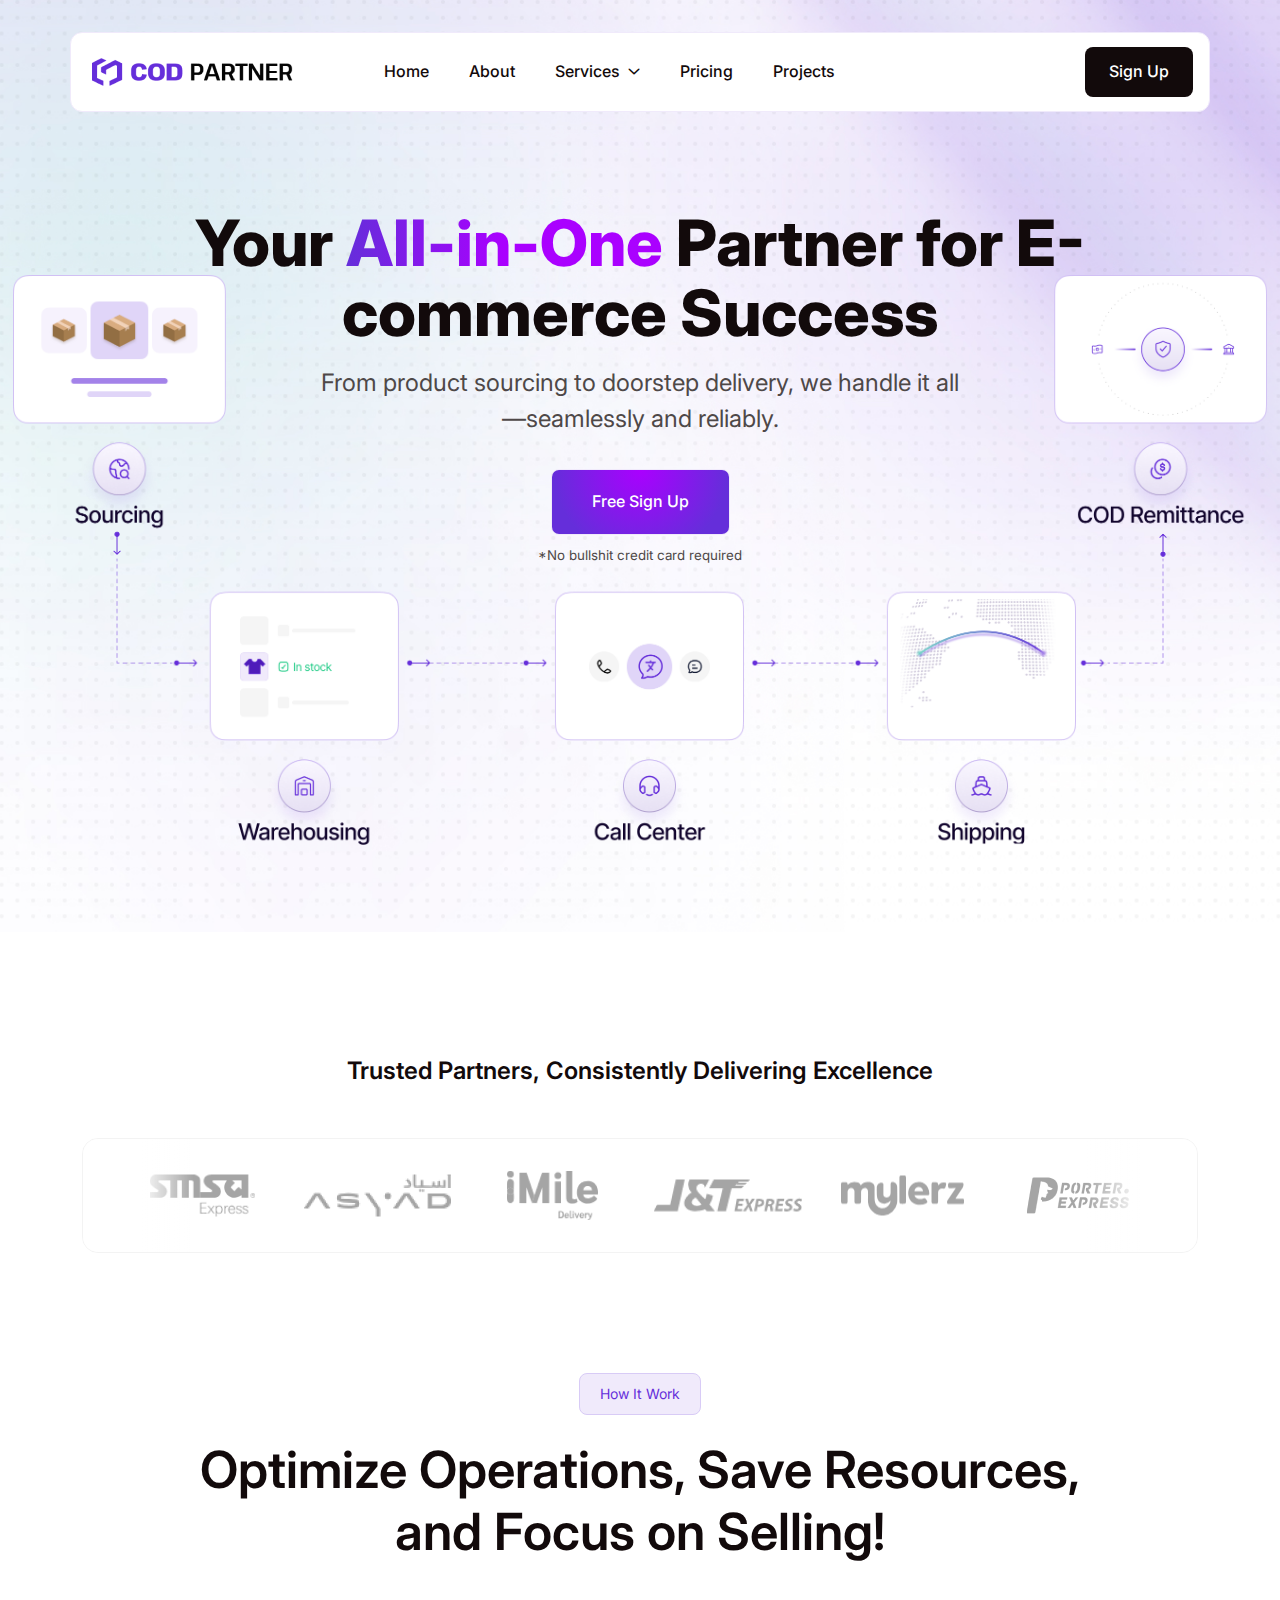
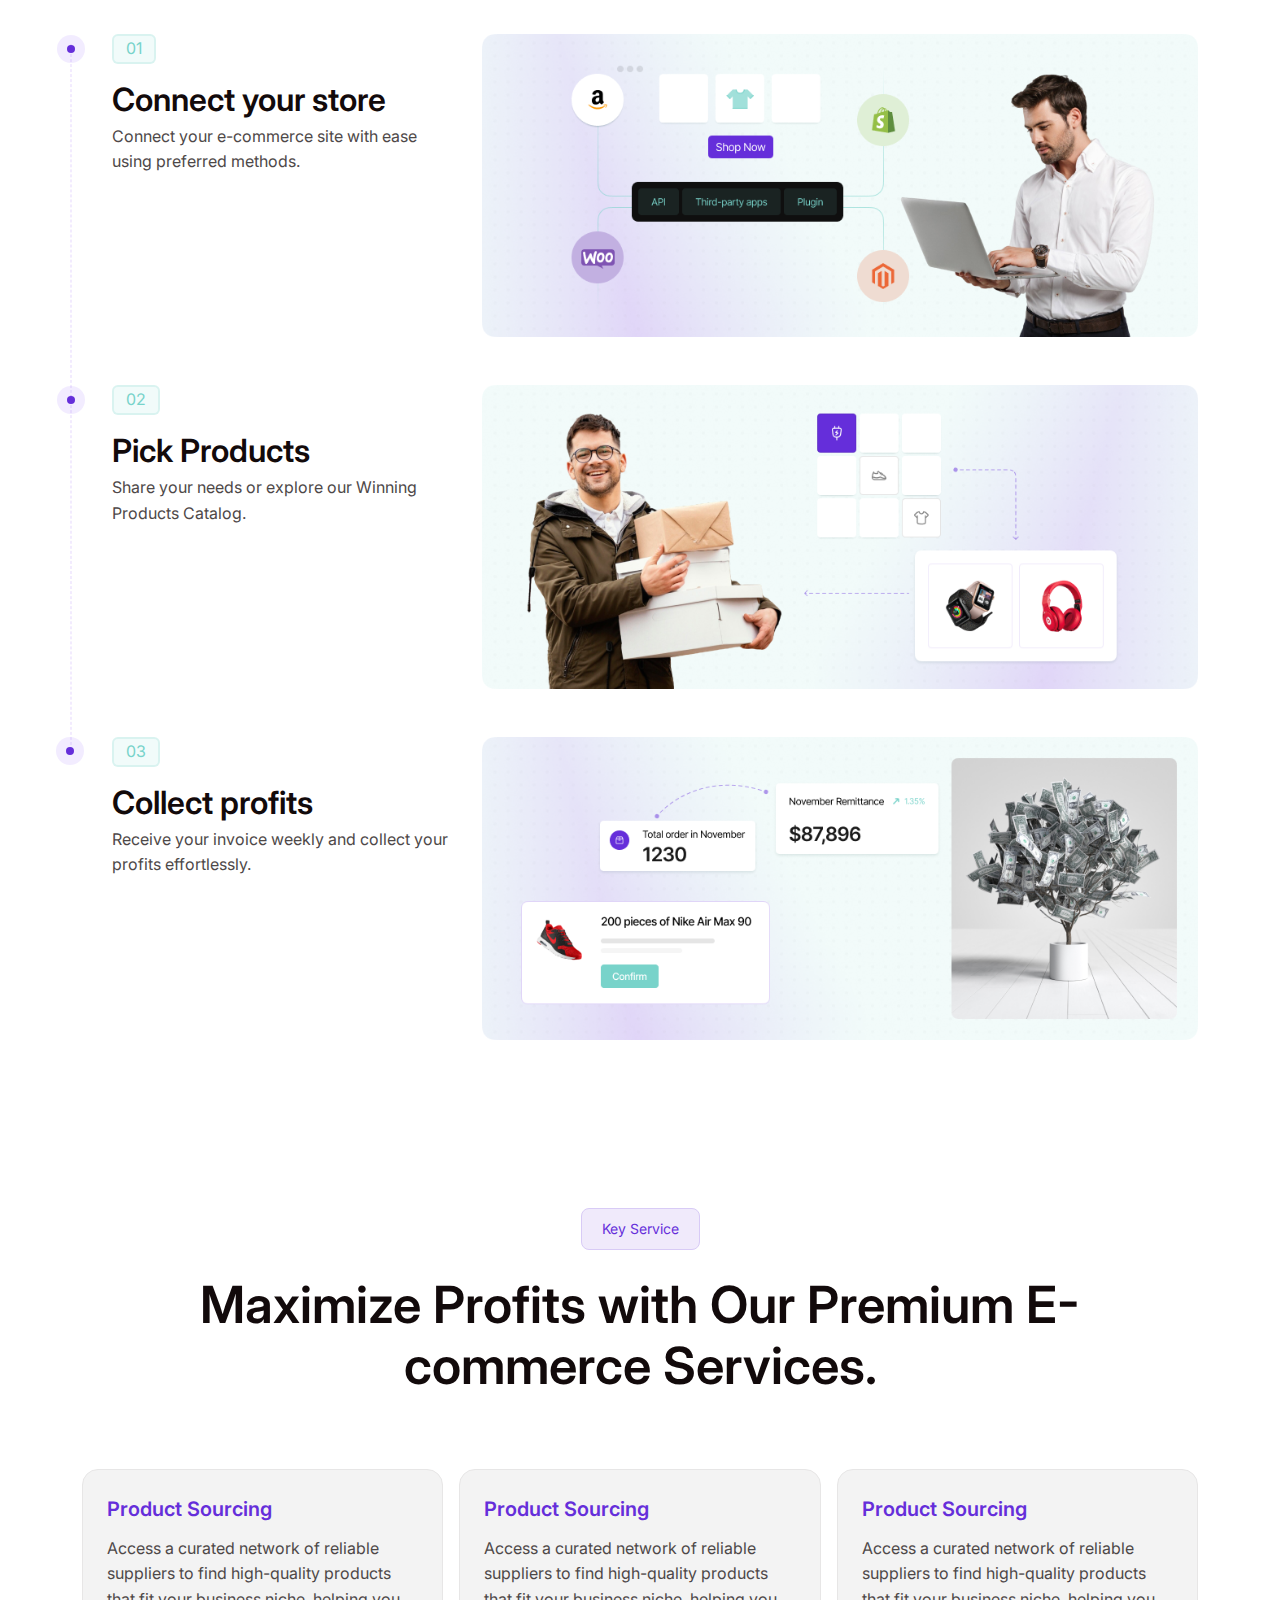
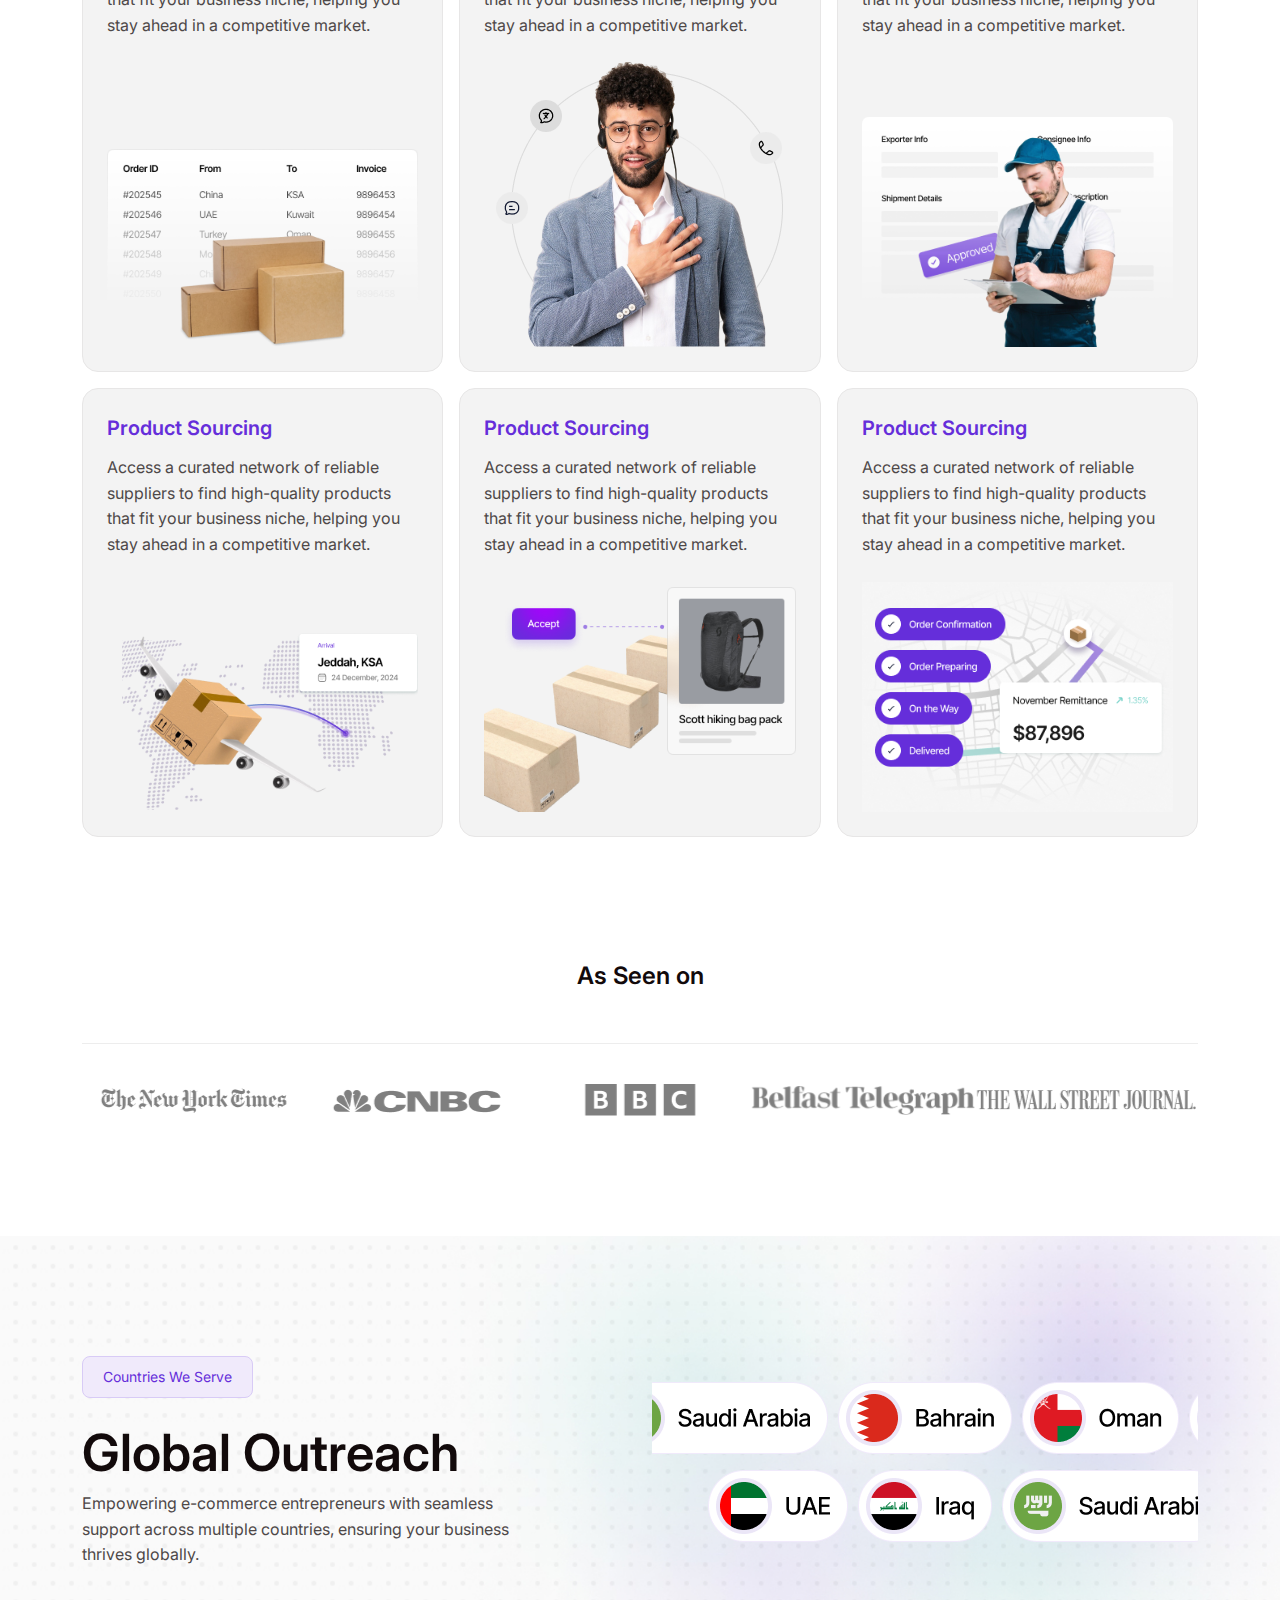
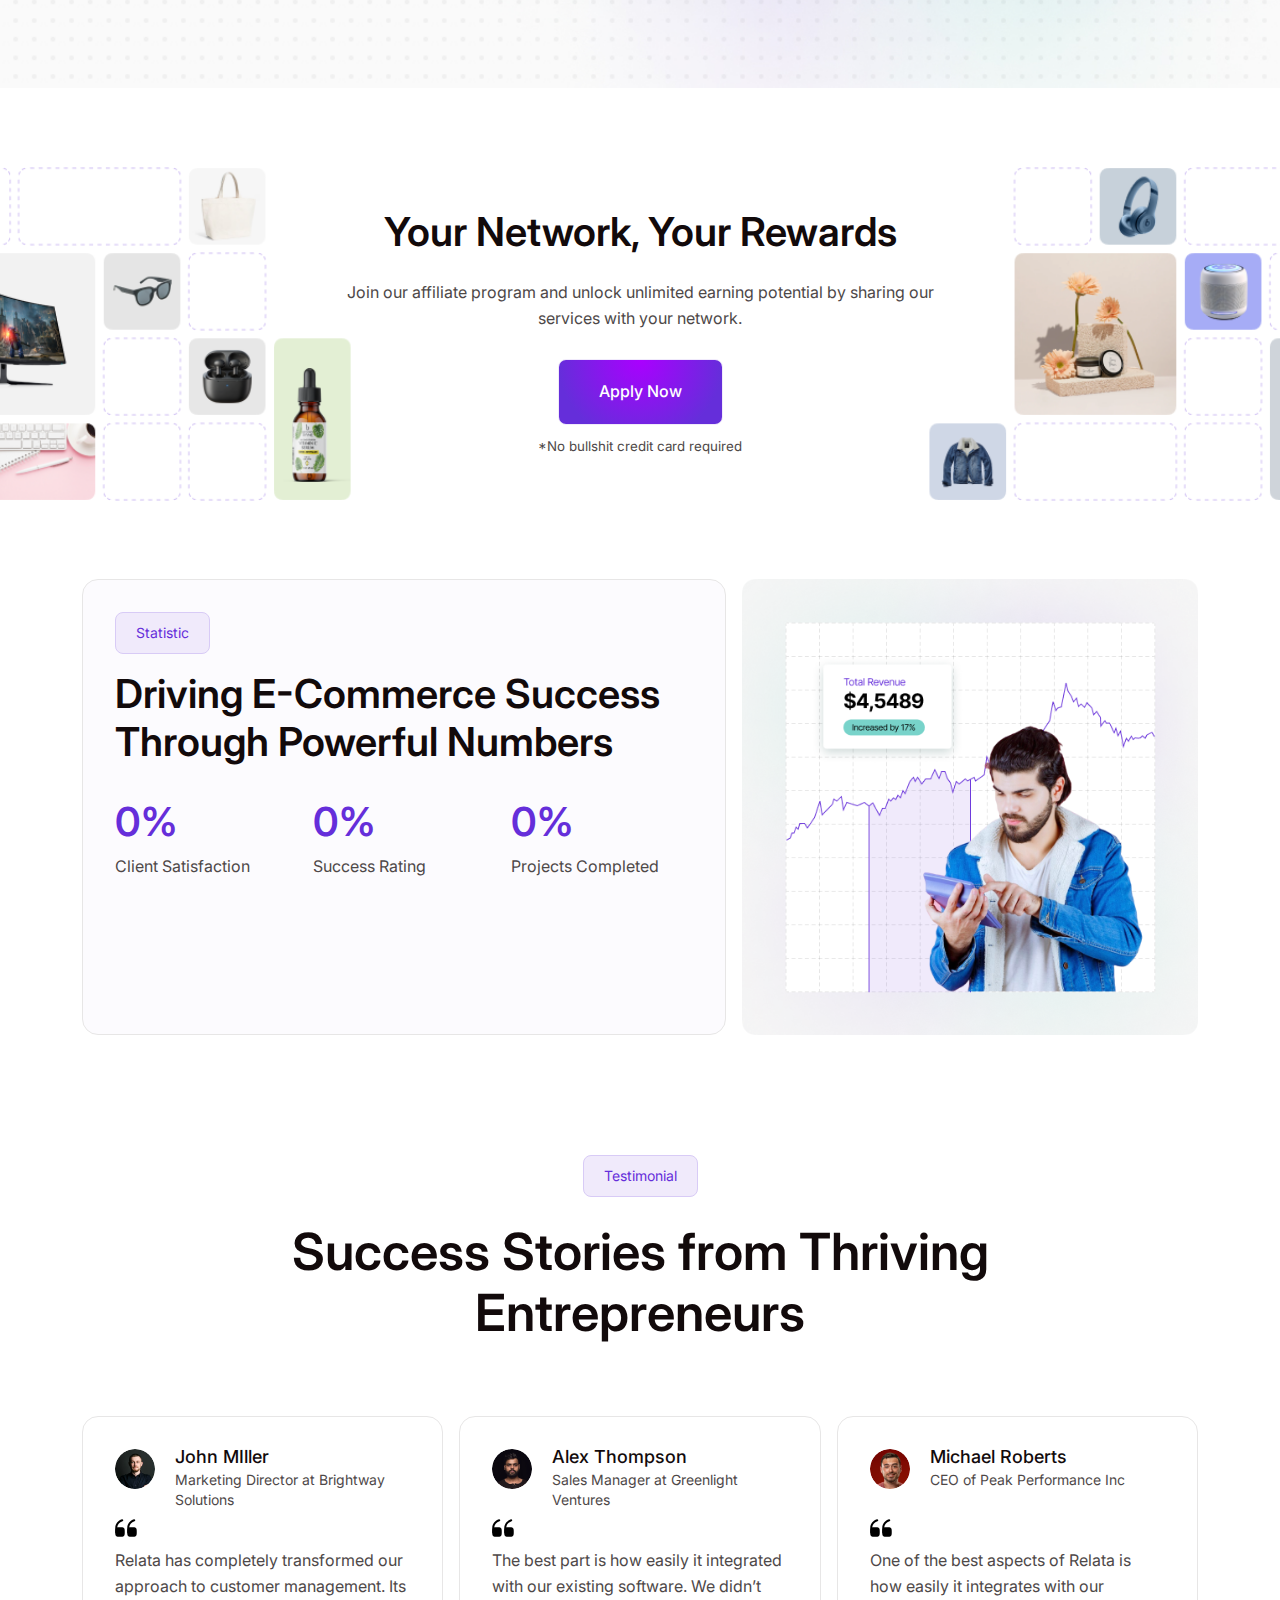
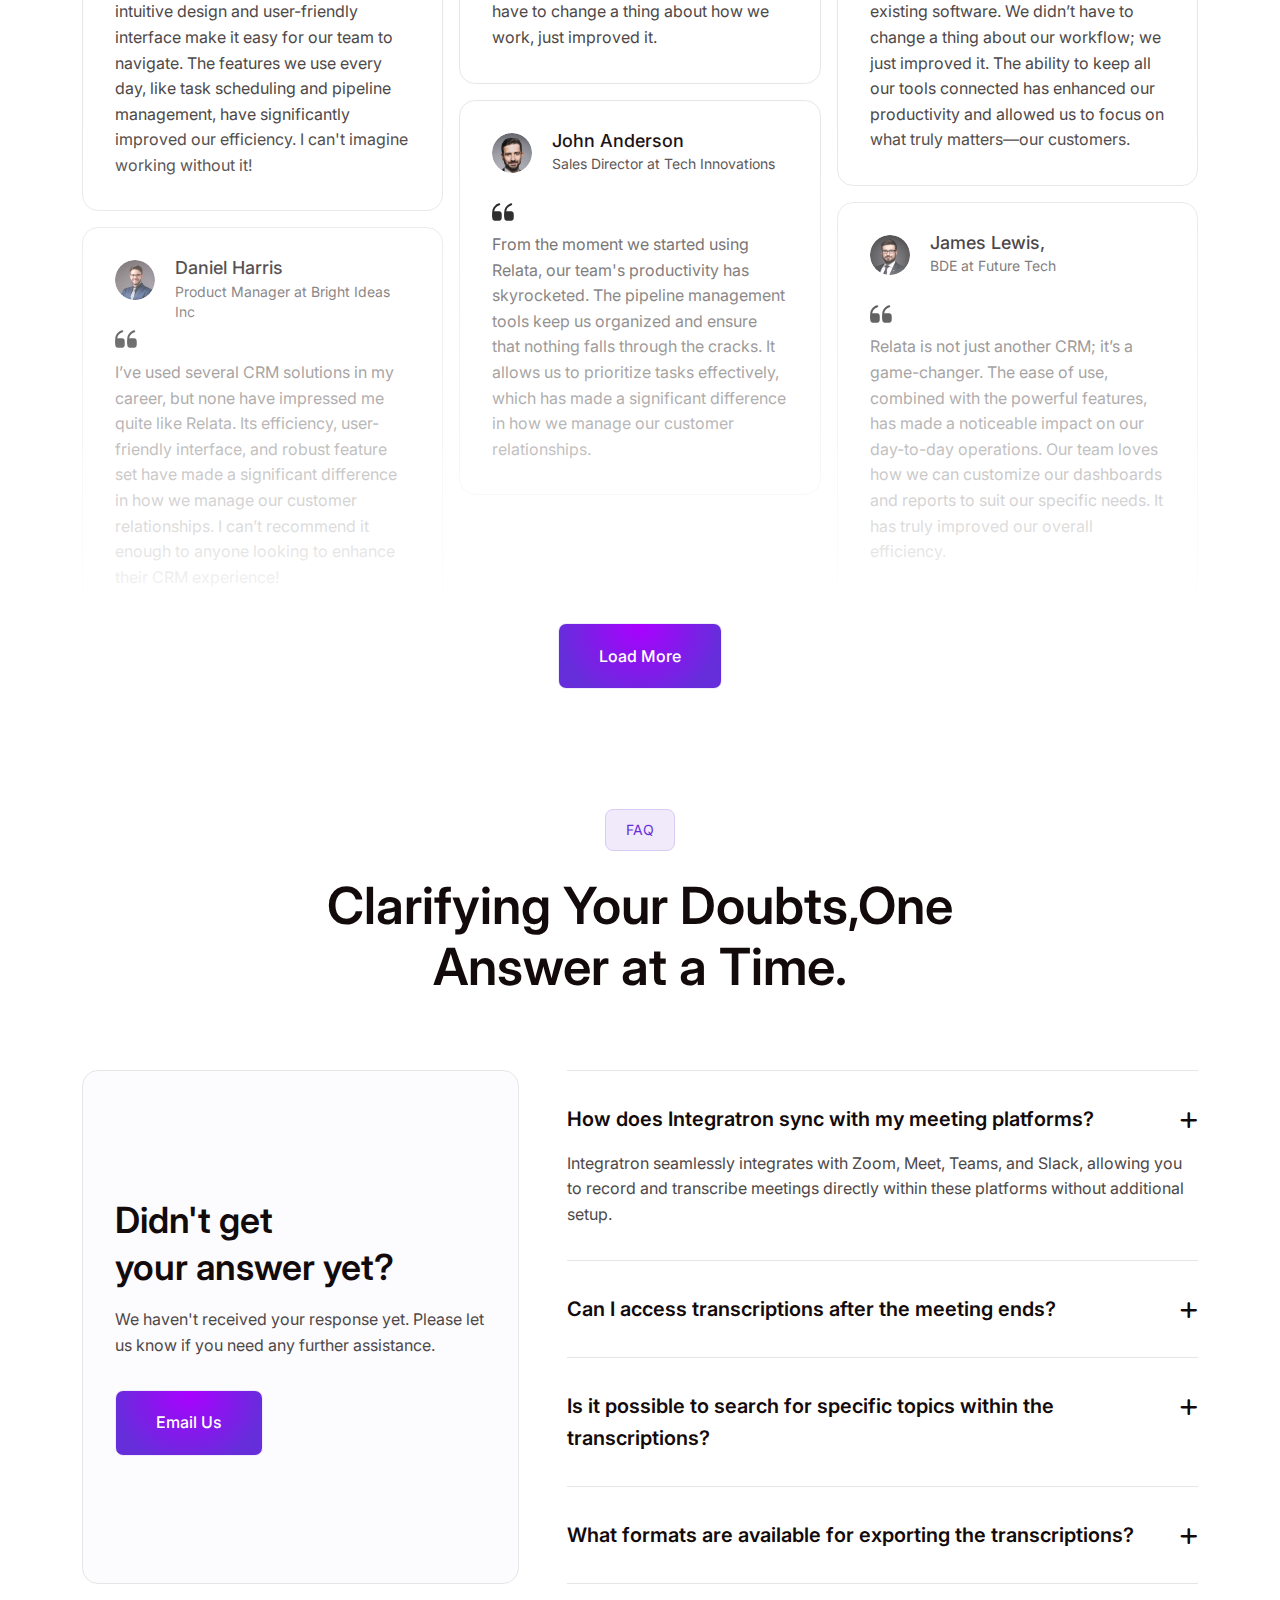
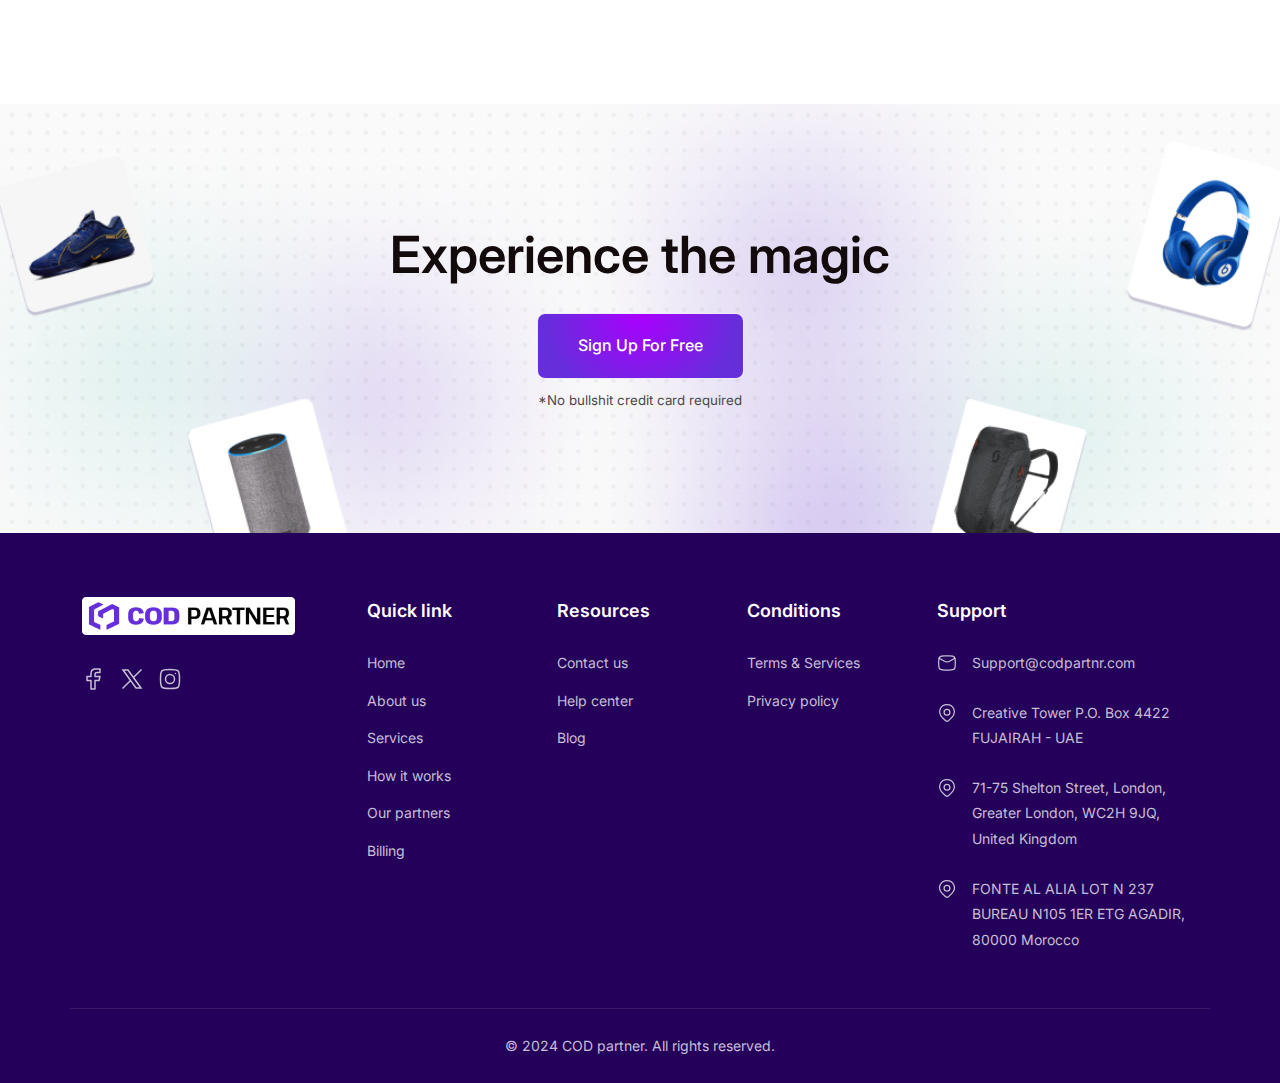
==== index.html @ 766c65ab "Update responsive" ====
<!DOCTYPE html>
<html lang="en">

<head>
    <!-- Metadata and basic document setup -->
    <meta charset="UTF-8"> <!-- Character encoding for the document -->
    <meta name="viewport" content="width=device-width, initial-scale=1.0"> <!-- Makes the website responsive -->
    <meta http-equiv="X-UA-Compatible" content="ie=edge"> <!-- Ensures compatibility with older versions of IE -->
    <title>Cod-Partner | Your All-in-One Partner for E-commerce Success</title> <!-- Title of the document -->

    <!-- Favicon -->
    <link rel="icon" type="image/x-icon" href="./assets/images/favicon.ico"> <!-- Shortcut icon -->

    <!-- CSS files -->
    <link rel="stylesheet" href="./assets/css/main.css">
    <link rel="stylesheet" href="./assets/css/mobile-menu.css">
    <link rel="stylesheet" href="./assets/css/responsive.css">
</head>

<body>

    <div class="page__wrapper">
        <!-- Navbar--area -->
        <div class="navbar__area">
            <div class="container p-0"> <!-- Container for page alignment -->
                <div class="navbar__row">

                    <div class="row align-items-center g-0"> <!-- Row for layout -->

                        <!-- Logo column -->
                        <div class="col-6 col-xl-3">
                            <a href="index.html" class="nav__logo">
                                <img src="./assets/images/logo-dark.png" alt="Floxse">
                            </a>
                        </div>

                        <!-- Button column -->
                        <div class="col-6 col-xl-3 order-xl-1 text-end">
                            <a href="/" class="button">
                                Sign Up
                            </a>
                            <button class="toggle__button ms-2 d-xl-none" type="button"><i
                                    class="fa-solid fa-bars-staggered"></i></button>
                        </div>

                        <!-- Navigation menu column -->
                        <nav class="col-12 col-xl-6 nav__menu">
                            <ul class="nav__list"> <!-- Navigation links -->
                                <li><a href="index.html">Home</a></li>
                                <li><a href="about-us.html">About</a></li>
                                <li class="mega__item"><a href="#">Services <span class="arrow"><i class="fa-regular fa-angle-down"></i></span></a>
                                    <button class="toggle"><i class="fa-regular fa-plus"></i></button>
                                    <ul class="mega__menu">
                                        <li>
                                            <a href="./product-sourcing.html">
                                                <div class="icon"><svg xmlns="http://www.w3.org/2000/svg" viewBox="0 0 24 24" fill="none" class="injected-svg" data-src="https://cdn.hugeicons.com/icons/delivery-box-01-stroke-rounded.svg" xmlns:xlink="http://www.w3.org/1999/xlink" role="img" color="currentColor"> <path d="M2 13.4286V8H22V13.4286C22 17.4692 22 19.4895 20.6983 20.7447C19.3965 22 17.3014 22 13.1111 22H10.8889C6.69863 22 4.6035 22 3.30175 20.7447C2 19.4895 2 17.4692 2 13.4286Z" stroke="currentColor" stroke-width="1.5" stroke-linecap="round" stroke-linejoin="round"></path> <path d="M2 8L2.96154 5.69231C3.70726 3.90257 4.08013 3.0077 4.8359 2.50385C5.59167 2 6.56112 2 8.5 2H15.5C17.4389 2 18.4083 2 19.1641 2.50385C19.9199 3.0077 20.2927 3.90257 21.0385 5.69231L22 8" stroke="currentColor" stroke-width="1.5" stroke-linecap="round"></path> <path d="M12 8V2" stroke="currentColor" stroke-width="1.5" stroke-linecap="round"></path> <path d="M10 12H14" stroke="currentColor" stroke-width="1.5" stroke-linecap="round"></path> </svg></div>
                                                <div class="content">
                                                    <span class="title">Product Sourcing</span>
                                                    <span class="label">Find Products That Fit Your Business</span>
                                                </div>
                                            </a>
                                        </li>
                                        <li>
                                            <a href="./product-call-center.html">
                                                <div class="icon"><svg viewBox="0 0 22 20" fill="none" xmlns="http://www.w3.org/2000/svg"> <path d="M16 8.80445C16 8.45883 16 8.28603 16.052 8.13197C16.2032 7.68444 16.6018 7.51076 17.0011 7.32888C17.45 7.12442 17.6744 7.02219 17.8968 7.0042C18.1493 6.98378 18.4022 7.03818 18.618 7.15929C18.9041 7.31984 19.1036 7.62493 19.3079 7.87302C20.2513 9.01885 20.7229 9.59176 20.8955 10.2236C21.0348 10.7334 21.0348 11.2666 20.8955 11.7764C20.6438 12.6979 19.8485 13.4704 19.2598 14.1854C18.9587 14.5511 18.8081 14.734 18.618 14.8407C18.4022 14.9618 18.1493 15.0162 17.8968 14.9958C17.6744 14.9778 17.45 14.8756 17.0011 14.6711C16.6018 14.4892 16.2032 14.3156 16.052 13.868C16 13.714 16 13.5412 16 13.1955V8.80445Z" stroke="currentColor" stroke-width="1.5"/> <path d="M6 8.80462C6 8.36937 5.98778 7.97821 5.63591 7.6722C5.50793 7.5609 5.33825 7.48361 4.99891 7.32905C4.55001 7.12458 4.32556 7.02235 4.10316 7.00436C3.43591 6.9504 3.07692 7.40581 2.69213 7.87318C1.74875 9.01901 1.27706 9.59193 1.10446 10.2237C0.965178 10.7336 0.965178 11.2668 1.10446 11.7766C1.3562 12.6981 2.15152 13.4705 2.74021 14.1856C3.11129 14.6363 3.46577 15.0475 4.10316 14.996C4.32556 14.978 4.55001 14.8757 4.99891 14.6713C5.33825 14.5167 5.50793 14.4394 5.63591 14.3281C5.98778 14.0221 6 13.631 6 13.1957V8.80462Z" stroke="currentColor" stroke-width="1.5"/> <path d="M4 7C4 3.68629 7.13401 1 11 1C14.866 1 18 3.68629 18 7" stroke="currentColor" stroke-width="1.5" stroke-linecap="square" stroke-linejoin="round"/> <path d="M18 15V15.8C18 17.5673 16.2091 19 14 19H12" stroke="currentColor" stroke-width="1.5" stroke-linecap="round" stroke-linejoin="round"/> </svg></div>
                                                <div class="content">
                                                    <span class="title">Call Center</span>
                                                    <span class="label">24/7 Support for Your Customers</span>
                                                </div>
                                            </a>
                                        </li>
                                        <li>
                                            <a href="./product-call-center.html">
                                                <div class="icon"><svg width="24" height="24" viewBox="0 0 24 24" fill="none" xmlns="http://www.w3.org/2000/svg"> <path d="M9.99128 15C9.99128 14.0015 9.90819 11.6348 8.15796 8.26951C7.38157 6.77671 7.39203 5.2142 7.6806 3.98372C7.77486 3.58177 8.01266 3.37651 8.33553 3.15508C8.70845 2.89932 8.89491 2.77143 9.08803 2.66275C9.70688 2.31447 10.393 2.10186 11.1006 2.03909C11.6881 1.98697 12.3119 1.98697 12.8994 2.03909C13.607 2.10186 14.2931 2.31447 14.912 2.66275C15.1051 2.77143 15.2916 2.89932 15.6645 3.15508C15.9873 3.37651 16.2251 3.58177 16.3194 3.98372C16.608 5.2142 16.6184 6.77671 15.842 8.26951C14.0918 11.6348 14.0087 14.0015 14.0087 15" stroke="currentColor" stroke-width="1.5" stroke-linecap="round" stroke-linejoin="round"/> <path d="M7.0883 17.7351C7.52832 16.4151 7.74832 15.755 8.2721 15.3775C8.79587 15 9.49159 15 10.883 15H13.117C14.5084 15 15.2041 15 15.7279 15.3775C16.2517 15.755 16.4717 16.4151 16.9117 17.7351L17 18H7L7.0883 17.7351Z" stroke="currentColor" stroke-width="1.5"/> <path d="M4.25262 20.1823C4.46592 19.645 4.57257 19.3764 4.72208 19.1551C5.10369 18.5902 5.70937 18.1937 6.40325 18.0545C6.67511 18 6.97885 18 7.58633 18L16.4137 18C17.0212 18 17.3249 18 17.5967 18.0545C18.2906 18.1937 18.8963 18.5902 19.2779 19.1551C19.4274 19.3764 19.5341 19.645 19.7474 20.1823C19.9125 20.5983 19.9951 20.8063 19.9996 20.9744C20.0115 21.4099 19.7234 21.8025 19.2876 21.945C19.1194 22 18.8842 22 18.4139 22H5.5861C5.11579 22 4.88064 22 4.71244 21.945C4.27658 21.8025 3.98853 21.4099 4.00035 20.9744C4.00491 20.8063 4.08748 20.5983 4.25262 20.1823Z" stroke="currentColor" stroke-width="1.5"/> </svg></div>
                                                <div class="content">
                                                    <span class="title">Custom Clearance</span>
                                                    <span class="label">Smooth Customs Clearance, Zero Hassle</span>
                                                </div>
                                            </a>
                                        </li>
                                        <li>
                                            <a href="./product-remittance.html">
                                                <div class="icon"><svg width="24" height="24" viewBox="0 0 24 24" fill="none" xmlns="http://www.w3.org/2000/svg"> <path d="M12.663 8.5C12.663 8.08579 12.3273 7.75 11.913 7.75C11.4988 7.75 11.163 8.08579 11.163 8.5L12.663 8.5ZM11.163 15.5C11.163 15.9142 11.4988 16.25 11.913 16.25C12.3273 16.25 12.663 15.9142 12.663 15.5H11.163ZM12.9857 10.4539C13.2363 10.7836 13.7068 10.8477 14.0366 10.5971C14.3664 10.3464 14.4305 9.87592 14.1798 9.54615L12.9857 10.4539ZM10.7472 13.6022C10.4385 13.326 9.9644 13.3523 9.68816 13.6609C9.41193 13.9696 9.43821 14.4437 9.74687 14.72L10.7472 13.6022ZM11.913 11.1493C11.2657 11.1493 10.971 11.0437 10.8538 10.9647C10.8 10.9285 10.75 10.8874 10.75 10.6895H9.25C9.25 11.271 9.46084 11.8349 10.0158 12.2088C10.5072 12.5398 11.169 12.6493 11.913 12.6493V11.1493ZM10.75 10.6895C10.75 10.594 10.8008 10.446 11.0056 10.2949C11.2101 10.1439 11.5285 10.0279 11.913 10.0279V8.52793C11.241 8.52793 10.6029 8.7279 10.115 9.08785C9.62743 9.44762 9.25 10.0054 9.25 10.6895H10.75ZM13.25 13.3109C13.25 13.5328 13.1711 13.6505 13.0026 13.7518C12.7885 13.8804 12.4212 13.9724 11.913 13.9724V15.4724C12.5575 15.4724 13.2337 15.3628 13.7749 15.0376C14.3617 14.6852 14.75 14.0971 14.75 13.3109H13.25ZM11.913 12.6493C12.5664 12.6493 12.9071 12.7499 13.0685 12.8552C13.1626 12.9165 13.25 13.0063 13.25 13.3109H14.75C14.75 12.6072 14.4896 11.9912 13.888 11.5988C13.3538 11.2504 12.651 11.1493 11.913 11.1493V12.6493ZM12.663 9.27793L12.663 8.5L11.163 8.5L11.163 9.27793L12.663 9.27793ZM11.163 14.7224V15.5H12.663V14.7224H11.163ZM11.913 10.0279C12.4479 10.0279 12.8287 10.2474 12.9857 10.4539L14.1798 9.54615C13.6817 8.89083 12.8126 8.52793 11.913 8.52793V10.0279ZM11.913 13.9724C11.3796 13.9724 10.9651 13.7972 10.7472 13.6022L9.74687 14.72C10.2909 15.2068 11.0853 15.4724 11.913 15.4724V13.9724Z" fill="currentColor"/> <path d="M21.9644 4.50618C21.9644 4.50618 22.1405 2.72145 21.7095 2.29051M19.4941 2.03713C19.4941 2.03713 21.276 1.85702 21.7095 2.29051M21.7095 2.29051L19 5" stroke="currentColor" stroke-width="1.5" stroke-linecap="round" stroke-linejoin="round"/> <path d="M21.9644 19.4938C21.9644 19.4938 22.1405 21.2785 21.7095 21.7095M19.4941 21.9629C19.4941 21.9629 21.276 22.143 21.7095 21.7095M21.7095 21.7095L19 19" stroke="currentColor" stroke-width="1.5" stroke-linecap="round" stroke-linejoin="round"/> <path d="M2.29048 2.29047L5 4.99997M2.29048 2.29047C2.72397 1.85699 4.50593 2.0371 4.50593 2.0371M2.29048 2.29047C1.85953 2.72142 2.03561 4.50614 2.03561 4.50614" stroke="currentColor" stroke-width="1.5" stroke-linecap="round" stroke-linejoin="round"/> <path d="M2.29048 21.7095L5 19M2.29048 21.7095C2.72397 22.143 4.50593 21.9629 4.50593 21.9629M2.29048 21.7095C1.85953 21.2786 2.03561 19.4939 2.03561 19.4939" stroke="currentColor" stroke-width="1.5" stroke-linecap="round" stroke-linejoin="round"/> <path d="M19 12C19 15.866 15.866 19 12 19C8.13401 19 5 15.866 5 12C5 8.13401 8.13401 5 12 5C15.866 5 19 8.13401 19 12Z" stroke="currentColor" stroke-width="1.5"/> </svg></div>
                                                <div class="content">
                                                    <span class="title">COD & Income Transfer</span>
                                                    <span class="label">Easy COD & Quick Income Transfers</span>
                                                </div>
                                            </a>
                                        </li>
                                        <li>
                                            <a href="./product-warehousing.html">
                                                <div class="icon"><svg width="24" height="24" viewBox="0 0 24 24" fill="none" xmlns="http://www.w3.org/2000/svg"> <path d="M11.224 2.65668L3.724 5.81468C3.36128 5.96738 3.05168 6.22369 2.83395 6.55152C2.61623 6.87935 2.50006 7.26414 2.5 7.65768V21.4997H5.5V10.4997C5.5 10.2345 5.60536 9.98011 5.79289 9.79257C5.98043 9.60504 6.23478 9.49968 6.5 9.49968H17.5C17.7652 9.49968 18.0196 9.60504 18.2071 9.79257C18.3946 9.98011 18.5 10.2345 18.5 10.4997V21.4997H21.5V7.65768C21.4999 7.26414 21.3838 6.87935 21.166 6.55152C20.9483 6.22369 20.6387 5.96738 20.276 5.81468L12.776 2.65668C12.5304 2.55327 12.2665 2.5 12 2.5C11.7335 2.5 11.4696 2.55327 11.224 2.65668Z" stroke="currentColor" stroke-width="1.5" stroke-linecap="square" stroke-linejoin="round"/> <path d="M11 6.5H13" stroke="currentColor" stroke-width="1.5" stroke-linecap="round"/> <path d="M14 15.5H10C9.73478 15.5 9.48043 15.6054 9.29289 15.7929C9.10536 15.9804 9 16.2348 9 16.5V20.5C9 20.7652 9.10536 21.0196 9.29289 21.2071C9.48043 21.3946 9.73478 21.5 10 21.5H14C14.2652 21.5 14.5196 21.3946 14.7071 21.2071C14.8946 21.0196 15 20.7652 15 20.5V16.5C15 16.2348 14.8946 15.9804 14.7071 15.7929C14.5196 15.6054 14.2652 15.5 14 15.5Z" stroke="currentColor" stroke-width="1.5" stroke-linecap="square" stroke-linejoin="round"/> </svg></div>
                                                <div class="content">
                                                    <span class="title">Warehousing & Fulfilment</span>
                                                    <span class="label">Reliable Warehousing & Fast Fulfillment</span>
                                                </div>
                                            </a>
                                        </li>
                                        <li>
                                            <a href="./product-delivary.html">
                                                <div class="icon"><svg width="24" height="24" viewBox="0 0 24 24" fill="none" xmlns="http://www.w3.org/2000/svg"> <path d="M19.5 17.5C19.5 18.8807 18.3807 20 17 20C15.6193 20 14.5 18.8807 14.5 17.5C14.5 16.1193 15.6193 15 17 15C18.3807 15 19.5 16.1193 19.5 17.5Z" stroke="currentColor" stroke-width="1.5"/> <path d="M9.5 17.5C9.5 18.8807 8.38071 20 7 20C5.61929 20 4.5 18.8807 4.5 17.5C4.5 16.1193 5.61929 15 7 15C8.38071 15 9.5 16.1193 9.5 17.5Z" stroke="currentColor" stroke-width="1.5"/> <path d="M14.5 17.5H9.5M19.5 17.5H20.2632C20.4831 17.5 20.5931 17.5 20.6855 17.4885C21.3669 17.4036 21.9036 16.8669 21.9885 16.1855C22 16.0931 22 15.9831 22 15.7632V13C22 9.41015 19.0899 6.5 15.5 6.5M15 15.5V7C15 5.58579 15 4.87868 14.5607 4.43934C14.1213 4 13.4142 4 12 4H5C3.58579 4 2.87868 4 2.43934 4.43934C2 4.87868 2 5.58579 2 7V15C2 15.9346 2 16.4019 2.20096 16.75C2.33261 16.978 2.52197 17.1674 2.75 17.299C3.09808 17.5 3.56538 17.5 4.5 17.5" stroke="currentColor" stroke-width="1.5" stroke-linecap="round" stroke-linejoin="round"/> <path d="M6.5 7V10.9998M10.5 7V10.9998" stroke="currentColor" stroke-width="1.5" stroke-linecap="round" stroke-linejoin="round"/> </svg></div>
                                                <div class="content">
                                                    <span class="title">Shipping & Delivery</span>
                                                    <span class="label">Fast Shipping & Reliable Delivery</span>
                                                </div>
                                            </a>
                                        </li>
                                    </ul>
                                </li>
                                <li><a href="/">Pricing</a></li>
                                <li><a href="/">Projects</a></li>
                            </ul>
                        </nav>
                    </div>
                </div>
            </div>
        </div>



        <!-- Header-Area -->
        <header class="header__area">
            <div class="container">
                <div class="row justify-content-center">
                    <div class="col-lg-10 text-center">
                        <h1 class="header__title">Your <span class="gradient__color">All-in-One</span> Partner for
                            E-commerce Success</h1>
                        <div class="header__subtitle">
                            <p>From product sourcing to doorstep delivery, we handle it all—seamlessly and reliably.</p>
                        </div>
                        <a href="/" class="button primary">Free Sign up</a>
                        <p><small>*No bullshit credit card required</small></p>
                    </div>
                </div>
            </div>
            <div class="header__image">
                <img src="./assets/images/header-image.png" alt="">
            </div>
        </header>


        <section class="trusted__partners section__padding_top">
            <div class="container">
                <div class="section__title mb-0">
                    <h6 class="title mb-3 mb-lg-5">Trusted Partners, Consistently Delivering Excellence</h6>
                </div>
                <div class="swiper partners__slider">
                    <div class="swiper-wrapper">
                        <div class="swiper-slide">
                            <div class="single__image"><img src="./assets/images/partner-logo-43.png" alt="T Express">
                            </div>
                        </div>
                        <div class="swiper-slide">
                            <div class="single__image"><img src="./assets/images/partner-logo-44.png"
                                    alt="Porter Express"></div>
                        </div>
                        <div class="swiper-slide">
                            <div class="single__image"><img src="./assets/images/partner-logo-45.png"
                                    alt="SMSA Express"></div>
                        </div>
                        <div class="swiper-slide">
                            <div class="single__image"><img src="./assets/images/partner-logo-46.png" alt="Mylerz">
                            </div>
                        </div>
                        <div class="swiper-slide">
                            <div class="single__image"><img src="./assets/images/partner-logo-47.png"
                                    alt="iMile Delivery"></div>
                        </div>
                        <div class="swiper-slide">
                            <div class="single__image"><img src="./assets/images/partner-logo-48.png" alt="ASYA"></div>
                        </div>
                        <div class="swiper-slide">
                            <div class="single__image"><img src="./assets/images/partner-logo-43.png" alt="T Express">
                            </div>
                        </div>
                        <div class="swiper-slide">
                            <div class="single__image"><img src="./assets/images/partner-logo-44.png"
                                    alt="Porter Express"></div>
                        </div>
                        <div class="swiper-slide">
                            <div class="single__image"><img src="./assets/images/partner-logo-45.png"
                                    alt="SMSA Express"></div>
                        </div>
                        <div class="swiper-slide">
                            <div class="single__image"><img src="./assets/images/partner-logo-46.png" alt="Mylerz">
                            </div>
                        </div>
                        <div class="swiper-slide">
                            <div class="single__image"><img src="./assets/images/partner-logo-47.png"
                                    alt="iMile Delivery"></div>
                        </div>
                        <div class="swiper-slide">
                            <div class="single__image"><img src="./assets/images/partner-logo-48.png" alt="ASYA"></div>
                        </div>
                    </div>
                </div>
            </div>
        </section>

        <!-- Hwo It Work Section -->
        <section class="how_it_work section__padding_top">
            <div class="container">
                <div class="row justify-content-center">
                    <div class="col-lg-10">
                        <div class="section__title">
                            <div class="capsol">How It Work</div>
                            <h2 class="title mb-0">Optimize Operations, Save Resources, and Focus on Selling!</h2>
                        </div>
                    </div>
                </div>
                <div class="row mb-5 single__work__item g-4">
                    <div class="col-lg-4">
                        <div class="single__work">
                            <div class="dot"></div>
                            <div class="number">01</div>
                            <h5 class="title">Connect your store</h5>
                            <p>Connect your e-commerce site with ease using preferred methods.</p>
                        </div>
                    </div>
                    <div class="col-lg-8">
                        <figure class="single__image">
                            <img src="./assets/images/single-work1.png" alt="">
                        </figure>
                    </div>
                </div>
                <div class="row mb-5 single__work__item g-4">
                    <div class="col-lg-4">
                        <div class="single__work">
                            <div class="dot"></div>
                            <div class="number">02</div>
                            <h5 class="title">Pick Products</h5>
                            <p>Share your needs or explore our Winning Products Catalog.</p>
                        </div>
                    </div>
                    <div class="col-lg-8">
                        <figure class="single__image">
                            <img src="./assets/images/single-work2.png" alt="">
                        </figure>
                    </div>
                </div>
                <div class="row mb-5 single__work__item g-4">
                    <div class="col-lg-4">
                        <div class="single__work">
                            <div class="dot"></div>
                            <div class="number">03</div>
                            <h5 class="title">Collect profits</h5>
                            <p>Receive your invoice weekly and collect your profits effortlessly.</p>
                        </div>
                    </div>
                    <div class="col-lg-8">
                        <figure class="single__image">
                            <img src="./assets/images/single-work3.png" alt="">
                        </figure>
                    </div>
                </div>
            </div>
        </section>




        <!-- Key Service Section -->
        <section class="service_section section__padding_top">
            <div class="container">
                <div class="row justify-content-center">
                    <div class="col-lg-10">
                        <div class="section__title">
                            <div class="capsol">Key Service</div>
                            <h2 class="title mb-0">Maximize Profits with Our Premium E-commerce Services.</h2>
                        </div>
                    </div>
                </div>
                <div class="row g-3 row-cols-1 row-cols-lg-2 row-cols-xl-3">
                    <div class="col">
                        <div class="service__item">
                            <h5 class="title">Product Sourcing</h5>
                            <div class="info">Access a curated network of reliable suppliers to find high-quality
                                products that fit your business niche, helping you stay ahead in a competitive market.
                            </div>
                            <figure class="thumb">
                                <img src="./assets/images/service-1.png" alt="">
                            </figure>
                        </div>
                    </div>
                    <div class="col">
                        <div class="service__item">
                            <h5 class="title">Product Sourcing</h5>
                            <div class="info">Access a curated network of reliable suppliers to find high-quality
                                products that fit your business niche, helping you stay ahead in a competitive market.
                            </div>
                            <figure class="thumb">
                                <img src="./assets/images/service-2.png" alt="">
                            </figure>
                        </div>
                    </div>
                    <div class="col">
                        <div class="service__item">
                            <h5 class="title">Product Sourcing</h5>
                            <div class="info">Access a curated network of reliable suppliers to find high-quality
                                products that fit your business niche, helping you stay ahead in a competitive market.
                            </div>
                            <figure class="thumb">
                                <img src="./assets/images/service-3.png" alt="">
                            </figure>
                        </div>
                    </div>
                    <div class="col">
                        <div class="service__item">
                            <h5 class="title">Product Sourcing</h5>
                            <div class="info">Access a curated network of reliable suppliers to find high-quality
                                products that fit your business niche, helping you stay ahead in a competitive market.
                            </div>
                            <figure class="thumb">
                                <img src="./assets/images/service-4.png" alt="">
                            </figure>
                        </div>
                    </div>
                    <div class="col">
                        <div class="service__item">
                            <h5 class="title">Product Sourcing</h5>
                            <div class="info">Access a curated network of reliable suppliers to find high-quality
                                products that fit your business niche, helping you stay ahead in a competitive market.
                            </div>
                            <figure class="thumb">
                                <img src="./assets/images/service-5.png" alt="">
                            </figure>
                        </div>
                    </div>
                    <div class="col">
                        <div class="service__item">
                            <h5 class="title">Product Sourcing</h5>
                            <div class="info">Access a curated network of reliable suppliers to find high-quality
                                products that fit your business niche, helping you stay ahead in a competitive market.
                            </div>
                            <figure class="thumb">
                                <img src="./assets/images/service-6.png" alt="">
                            </figure>
                        </div>
                    </div>
                </div>
            </div>
        </section>



        <section class="client__area section__padding">
            <div class="container">
                <h6 class="mb-3 mb-lg-5 text-center">As Seen on</h6>
                <div class="swiper client__slider">
                    <div class="swiper-wrapper">
                        <div class="swiper-slide">
                            <div class="single__image"><img src="./assets/images/client-logo-1.png" alt="T Express">
                            </div>
                        </div>
                        <div class="swiper-slide">
                            <div class="single__image"><img src="./assets/images/client-logo-2.png"
                                    alt="Porter Express"></div>
                        </div>
                        <div class="swiper-slide">
                            <div class="single__image"><img src="./assets/images/client-logo-3.png" alt="SMSA Express">
                            </div>
                        </div>
                        <div class="swiper-slide">
                            <div class="single__image"><img src="./assets/images/client-logo-4.png" alt="Mylerz"></div>
                        </div>
                        <div class="swiper-slide">
                            <div class="single__image"><img src="./assets/images/client-logo-5.png"
                                    alt="iMile Delivery"></div>
                        </div>
                        <div class="swiper-slide">
                            <div class="single__image"><img src="./assets/images/client-logo-1.png" alt="T Express">
                            </div>
                        </div>
                        <div class="swiper-slide">
                            <div class="single__image"><img src="./assets/images/client-logo-2.png"
                                    alt="Porter Express"></div>
                        </div>
                        <div class="swiper-slide">
                            <div class="single__image"><img src="./assets/images/client-logo-3.png" alt="SMSA Express">
                            </div>
                        </div>
                        <div class="swiper-slide">
                            <div class="single__image"><img src="./assets/images/client-logo-4.png" alt="Mylerz"></div>
                        </div>
                        <div class="swiper-slide">
                            <div class="single__image"><img src="./assets/images/client-logo-5.png"
                                    alt="iMile Delivery"></div>
                        </div>
                    </div>
                </div>
            </div>
        </section>

        <section class="outreach__area section__padding">
            <div class="container">
                <div class="row align-items-center g-4">
                    <div class="col-lg-5">
                        <div class="section__title text-start mb-0">
                            <div class="capsol">Countries We Serve</div>
                            <h2 class="title mb-2">Global Outreach</h2>
                            <div class="description">
                                <p>Empowering e-commerce entrepreneurs with seamless support across multiple countries,
                                    ensuring your business thrives globally.</p>
                            </div>
                        </div>
                    </div>
                    <div class="col-lg-6 offset-lg-1">
                        <div class="swiper outreach__slider one mb-3">
                            <div class="swiper-wrapper">
                                <div class="swiper-slide">
                                    <div class="single__image"><img src="./assets/images/outreach-1.png"
                                            alt="T Express"></div>
                                </div>
                                <div class="swiper-slide">
                                    <div class="single__image"><img src="./assets/images/outreach-2.png"
                                            alt="Porter Express"></div>
                                </div>
                                <div class="swiper-slide">
                                    <div class="single__image"><img src="./assets/images/outreach-3.png"
                                            alt="SMSA Express"></div>
                                </div>
                                <div class="swiper-slide">
                                    <div class="single__image"><img src="./assets/images/outreach-4.png" alt="Mylerz">
                                    </div>
                                </div>
                                <div class="swiper-slide">
                                    <div class="single__image"><img src="./assets/images/outreach-5.png"
                                            alt="iMile Delivery"></div>
                                </div>
                                <div class="swiper-slide">
                                    <div class="single__image"><img src="./assets/images/outreach-6.png"
                                            alt="T Express"></div>
                                </div>
                                <div class="swiper-slide">
                                    <div class="single__image"><img src="./assets/images/outreach-7.png"
                                            alt="Porter Express"></div>
                                </div>
                            </div>
                        </div>
                        <div class="swiper outreach__slider two">
                            <div class="swiper-wrapper">
                                <div class="swiper-slide">
                                    <div class="single__image"><img src="./assets/images/outreach-1.png"
                                            alt="T Express"></div>
                                </div>
                                <div class="swiper-slide">
                                    <div class="single__image"><img src="./assets/images/outreach-2.png"
                                            alt="Porter Express"></div>
                                </div>
                                <div class="swiper-slide">
                                    <div class="single__image"><img src="./assets/images/outreach-3.png"
                                            alt="SMSA Express"></div>
                                </div>
                                <div class="swiper-slide">
                                    <div class="single__image"><img src="./assets/images/outreach-4.png" alt="Mylerz">
                                    </div>
                                </div>
                                <div class="swiper-slide">
                                    <div class="single__image"><img src="./assets/images/outreach-5.png"
                                            alt="iMile Delivery"></div>
                                </div>
                                <div class="swiper-slide">
                                    <div class="single__image"><img src="./assets/images/outreach-6.png"
                                            alt="T Express"></div>
                                </div>
                                <div class="swiper-slide">
                                    <div class="single__image"><img src="./assets/images/outreach-7.png"
                                            alt="Porter Express"></div>
                                </div>
                            </div>
                        </div>
                    </div>
                </div>
            </div>
        </section>

        
        <section class="network__area section__padding">
            <div class="container">
                <div class="row justify-content-center">
                    <div class="col-lg-7 text-center">
                        <h3 class="header__title mb-4">Your Network, Your Rewards</h3>
                        <div class="description mb-4 pb-1">Join our affiliate program and unlock unlimited earning potential by sharing our services with your network.</div>
                        <a href="/" class="button primary">Apply Now</a>
                        <p><small>*No bullshit credit card required</small></p>
                    </div>
                </div>
            </div>
        </section>


        <section class="growup__section">
            <div class="container">
                <div class="row g-3">
                    <div class="col-lg-7">
                        <div class="gray__round__box">
                            <div class="section__title text-start mb-0">
                                <div class="capsol mb-3">Statistic</div>
                                <h3 class="title mb-4 pb-2">Driving E-Commerce Success Through Powerful Numbers</h3>
                                <div class="row g-3 row-cols-1 row-cols-sm-3">
                                    <div class="col">
                                        <h3 class="mb-2 primary__color"><span class="counter" data-count="100">0</span>%</h3>
                                        <div>Client Satisfaction</div>
                                    </div>
                                    <div class="col">
                                        <h3 class="mb-2 primary__color"><span class="counter" data-count="99">0</span>%</h3>
                                        <div>Success Rating</div>
                                    </div>
                                    <div class="col">
                                        <h3 class="mb-2 primary__color"><span class="counter" data-count="80">0</span>%</h3>
                                        <div>Projects Completed</div>
                                    </div>
                                </div>
                            </div>
                            
                        </div>
                    </div>
                    <div class="col-lg-5">
                        <figure class="single__image">
                            <img src="./assets/images/chartimage.png" alt="">
                        </figure>
                    </div>
                </div>
            </div>
        </section>


        <section class="testimonial__area section__padding_top">
            <div class="container">
                <div class="row justify-content-center">
                    <div class="col-lg-10">
                        <div class="section__title">
                            <div class="capsol">Testimonial</div>
                            <h2 class="title mb-0">Success Stories from Thriving Entrepreneurs</h2>
                        </div>
                    </div>
                </div>

                <div class="masonry__items testimonial__items" id="testimonial_1">
                    <div class="masonry__item">
                        <div class="testimonial__item">
                            <div class="header">
                                <figure class="thumb">
                                    <img src="./assets/images/client-image-1.png" alt="">
                                </figure>
                                <h6 class="name">John MIller</h6>
                                <div class="position">Marketing Director at Brightway Solutions</div>
                            </div>
                            <div class="body">
                                <p>Relata has completely transformed our approach to customer management. Its intuitive
                                    design and user-friendly interface make it easy for our team to navigate. The
                                    features
                                    we use every day, like task scheduling and pipeline management, have significantly
                                    improved our efficiency. I can't imagine working without it!</p>
                            </div>
                        </div>
                    </div>
                    <div class="masonry__item">
                        <div class="testimonial__item">
                            <div class="header">
                                <figure class="thumb">
                                    <img src="./assets/images/client-image-2.png" alt="">
                                </figure>
                                <h6 class="name">Alex Thompson</h6>
                                <div class="position">Sales Manager at Greenlight Ventures</div>
                            </div>
                            <div class="body">
                                <p>The best part is how easily it integrated with our existing software. We didn’t have
                                    to
                                    change a thing about how we work, just improved it.</p>
                            </div>
                        </div>
                    </div>
                    <div class="masonry__item">
                        <div class="testimonial__item">
                            <div class="header">
                                <figure class="thumb">
                                    <img src="./assets/images/client-image-3.png" alt="">
                                </figure>
                                <h6 class="name">Michael Roberts</h6>
                                <div class="position">CEO of Peak Performance Inc</div>
                            </div>
                            <div class="body">
                                <p>One of the best aspects of Relata is how easily it integrates with our existing
                                    software.
                                    We didn’t have to change a thing about our workflow; we just improved it. The
                                    ability to
                                    keep all our tools connected has enhanced our productivity and allowed us to focus
                                    on
                                    what truly matters—our customers.</p>
                            </div>
                        </div>
                    </div>
                    <div class="masonry__item">
                        <div class="testimonial__item">
                            <div class="header">
                                <figure class="thumb">
                                    <img src="./assets/images/client-image-4.png" alt="">
                                </figure>
                                <h6 class="name">John Anderson</h6>
                                <div class="position">Sales Director at Tech Innovations</div>
                            </div>
                            <div class="body">
                                <p>From the moment we started using Relata, our team's productivity has skyrocketed. The
                                    pipeline management tools keep us organized and ensure that nothing falls through
                                    the
                                    cracks. It allows us to prioritize tasks effectively, which has made a significant
                                    difference in how we manage our customer relationships.</p>
                            </div>
                        </div>
                    </div>
                    <div class="masonry__item">
                        <div class="testimonial__item">
                            <div class="header">
                                <figure class="thumb">
                                    <img src="./assets/images/client-image-5.png" alt="">
                                </figure>
                                <h6 class="name">James Lewis,</h6>
                                <div class="position">BDE at Future Tech</div>
                            </div>
                            <div class="body">
                                <p>Relata is not just another CRM; it’s a game-changer. The ease of use, combined with
                                    the
                                    powerful features, has made a noticeable impact on our day-to-day operations. Our
                                    team
                                    loves how we can customize our dashboards and reports to suit our specific needs. It
                                    has
                                    truly improved our overall efficiency.</p>
                            </div>
                        </div>
                    </div>
                    <div class="masonry__item">
                        <div class="testimonial__item">
                            <div class="header">
                                <figure class="thumb">
                                    <img src="./assets/images/client-image-6.png" alt="">
                                </figure>
                                <h6 class="name">Daniel Harris</h6>
                                <div class="position">Product Manager at Bright Ideas Inc</div>
                            </div>
                            <div class="body">
                                <p>I’ve used several CRM solutions in my career, but none have impressed me quite like
                                    Relata. Its efficiency, user-friendly interface, and robust feature set have made a
                                    significant difference in how we manage our customer relationships. I can’t
                                    recommend it
                                    enough to anyone looking to enhance their CRM experience!</p>
                            </div>
                        </div>
                    </div>
                    <div class="masonry__item">
                        <div class="testimonial__item">
                            <div class="header">
                                <figure class="thumb">
                                    <img src="./assets/images/client-image-7.png" alt="">
                                </figure>
                                <h6 class="name">Sophia Bennett</h6>
                                <div class="position">Marketing Manager at Digital Waves</div>
                            </div>
                            <div class="body">
                                <p>Relata has been a fantastic tool for streamlining our marketing processes. The ease
                                    of
                                    scheduling tasks and managing campaigns has saved us countless hours, and the
                                    reporting
                                    features give us the insights we need to make informed decisions. It has truly
                                    revolutionized the way we approach marketing.</p>
                            </div>
                        </div>
                    </div>
                    <div class="masonry__item">
                        <div class="testimonial__item">
                            <div class="header">
                                <figure class="thumb">
                                    <img src="./assets/images/client-image-8.png" alt="">
                                </figure>
                                <h6 class="name">Liam Walker</h6>
                                <div class="position">Operations Manager at NextGen Enterprises</div>
                            </div>
                            <div class="body">
                                <p>Relata has transformed the way our team works. The seamless integration with other
                                    tools
                                    we use, combined with its user-friendly interface, has made day-to-day operations
                                    smoother than ever. We’ve increased our team’s efficiency significantly, thanks to
                                    Relata.</p>
                            </div>
                        </div>
                    </div>

                    <div class="masonry__item">
                        <div class="testimonial__item">
                            <div class="header">
                                <figure class="thumb">
                                    <img src="./assets/images/client-image-2.png" alt="">
                                </figure>
                                <h6 class="name">Alex Thompson</h6>
                                <div class="position">Sales Manager at Greenlight Ventures</div>
                            </div>
                            <div class="body">
                                <p>The best part is how easily it integrated with our existing software. We didn’t have
                                    to
                                    change a thing about how we work, just improved it.</p>
                            </div>
                        </div>
                    </div>
                    <div class="masonry__item">
                        <div class="testimonial__item">
                            <div class="header">
                                <figure class="thumb">
                                    <img src="./assets/images/client-image-3.png" alt="">
                                </figure>
                                <h6 class="name">Michael Roberts</h6>
                                <div class="position">CEO of Peak Performance Inc</div>
                            </div>
                            <div class="body">
                                <p>One of the best aspects of Relata is how easily it integrates with our existing
                                    software.
                                    We didn’t have to change a thing about our workflow; we just improved it. The
                                    ability to
                                    keep all our tools connected has enhanced our productivity and allowed us to focus
                                    on
                                    what truly matters—our customers.</p>
                            </div>
                        </div>
                    </div>
                    <div class="masonry__item">
                        <div class="testimonial__item">
                            <div class="header">
                                <figure class="thumb">
                                    <img src="./assets/images/client-image-4.png" alt="">
                                </figure>
                                <h6 class="name">John Anderson</h6>
                                <div class="position">Sales Director at Tech Innovations</div>
                            </div>
                            <div class="body">
                                <p>From the moment we started using Relata, our team's productivity has skyrocketed. The
                                    pipeline management tools keep us organized and ensure that nothing falls through
                                    the
                                    cracks. It allows us to prioritize tasks effectively, which has made a significant
                                    difference in how we manage our customer relationships.</p>
                            </div>
                        </div>
                    </div>
                    <div class="masonry__item">
                        <div class="testimonial__item">
                            <div class="header">
                                <figure class="thumb">
                                    <img src="./assets/images/client-image-5.png" alt="">
                                </figure>
                                <h6 class="name">James Lewis,</h6>
                                <div class="position">BDE at Future Tech</div>
                            </div>
                            <div class="body">
                                <p>Relata is not just another CRM; it’s a game-changer. The ease of use, combined with
                                    the
                                    powerful features, has made a noticeable impact on our day-to-day operations. Our
                                    team
                                    loves how we can customize our dashboards and reports to suit our specific needs. It
                                    has
                                    truly improved our overall efficiency.</p>
                            </div>
                        </div>
                    </div>
                    <div class="masonry__item">
                        <div class="testimonial__item">
                            <div class="header">
                                <figure class="thumb">
                                    <img src="./assets/images/client-image-6.png" alt="">
                                </figure>
                                <h6 class="name">Daniel Harris</h6>
                                <div class="position">Product Manager at Bright Ideas Inc</div>
                            </div>
                            <div class="body">
                                <p>I’ve used several CRM solutions in my career, but none have impressed me quite like
                                    Relata. Its efficiency, user-friendly interface, and robust feature set have made a
                                    significant difference in how we manage our customer relationships. I can’t
                                    recommend it
                                    enough to anyone looking to enhance their CRM experience!</p>
                            </div>
                        </div>
                    </div>
                    <div class="masonry__item">
                        <div class="testimonial__item">
                            <div class="header">
                                <figure class="thumb">
                                    <img src="./assets/images/client-image-7.png" alt="">
                                </figure>
                                <h6 class="name">Sophia Bennett</h6>
                                <div class="position">Marketing Manager at Digital Waves</div>
                            </div>
                            <div class="body">
                                <p>Relata has been a fantastic tool for streamlining our marketing processes. The ease
                                    of
                                    scheduling tasks and managing campaigns has saved us countless hours, and the
                                    reporting
                                    features give us the insights we need to make informed decisions. It has truly
                                    revolutionized the way we approach marketing.</p>
                            </div>
                        </div>
                    </div>
                    <div class="masonry__item">
                        <div class="testimonial__item">
                            <div class="header">
                                <figure class="thumb">
                                    <img src="./assets/images/client-image-8.png" alt="">
                                </figure>
                                <h6 class="name">Liam Walker</h6>
                                <div class="position">Operations Manager at NextGen Enterprises</div>
                            </div>
                            <div class="body">
                                <p>Relata has transformed the way our team works. The seamless integration with other
                                    tools
                                    we use, combined with its user-friendly interface, has made day-to-day operations
                                    smoother than ever. We’ve increased our team’s efficiency significantly, thanks to
                                    Relata.</p>
                            </div>
                        </div>
                    </div>
                    <div class="masonry__item">
                        <div class="testimonial__item">
                            <div class="header">
                                <figure class="thumb">
                                    <img src="./assets/images/client-image-9.png" alt="">
                                </figure>
                                <h6 class="name">Eva Mitchell</h6>
                                <div class="position">Director of Sales at Horizon Technologies</div>
                            </div>
                            <div class="body">
                                <p>The best CRM tool I’ve used in years! It’s intuitive, easy to use, and integrates
                                    perfectly with our workflow. The automated reporting is a huge time-saver, and the
                                    customizable features ensure we can tailor everything to our needs. I highly
                                    recommend
                                    Relata!</p>
                            </div>
                        </div>
                    </div>
                </div>
                <div class="text-center testimonial_load_more">
                    <button class="button primary" id="load_more_testimonial_1" type="button">Load More</button>
                </div>
            </div>
        </section>

        <section class="faq__section section__padding">
            <div class="container">
                <div class="row justify-content-center">
                    <div class="col-lg-8">
                        <div class="section__title">
                            <div class="capsol">FAQ</div>
                            <h2 class="title mb-0">Clarifying Your Doubts,One Answer at a Time.</h2>
                        </div>
                    </div>
                </div>

                <div class="row g-5">
                    <div class="col-lg-5">
                        <div class="gray__round__box flex-center">
                            <h4 class="mb-3">Didn't get<br>your answer yet?</h4>
                            <div class="description mb-4 pb-2">We haven't received your response yet. Please let us know
                                if you need any further assistance.</div>
                            <a href="/" class="button primary">Email Us</a>
                        </div>
                    </div>
                    <div class="col-lg-7">
                        <div class="accordions">
                            <div class="accordion__item">
                                <h6 class="title active">How does Integratron sync with my meeting platforms? <i
                                        class="fa-solid fa-plus"></i></h6>
                                <div class="description">Integratron seamlessly integrates with Zoom, Meet, Teams, and
                                    Slack, allowing you to record and transcribe meetings directly within these
                                    platforms without additional setup.</div>
                            </div>
                            <div class="accordion__item">
                                <h6 class="title">Can I access transcriptions after the meeting ends? <i
                                        class="fa-solid fa-plus"></i></h6>
                                <div class="description">Yes, all transcriptions are automatically saved and can be
                                    accessed anytime from your Integratron dashboard.</div>
                            </div>
                            <div class="accordion__item">
                                <h6 class="title">Is it possible to search for specific topics within the
                                    transcriptions? <i class="fa-solid fa-plus"></i></h6>
                                <div class="description">Absolutely! Integratron provides an advanced search feature
                                    that allows you to find specific keywords, phrases, or topics within your
                                    transcriptions.</div>
                            </div>
                            <div class="accordion__item">
                                <h6 class="title">What formats are available for exporting the transcriptions? <i
                                        class="fa-solid fa-plus"></i></h6>
                                <div class="description">You can export transcriptions in multiple formats, including
                                    PDF, DOCX, TXT, and SRT, for seamless sharing and editing.</div>
                            </div>
                        </div>
                    </div>
                </div>

            </div>
        </section>

        <section class="cta__area section__padding">
            <div class="container">
                <div class="row justify-content-center">
                    <div class="col-lg-7 text-center">
                        <h2 class="header__title mb-4 pb-1">Experience the magic</h2>
                        <a href="/" class="button primary">Sign up for free</a>
                        <p><small>*No bullshit credit card required</small></p>
                    </div>
                </div>
            </div>
        </section>



        <footer class="footer__area">
            <div class="container">
                <div class="row g-4">
                    <div class="col-lg-3">
                        <figure class="footer__logo mb-4">
                            <img src="./assets/images/logo-white.png" alt="">
                        </figure>
                        <div class="social__links">
                            <a href="/" class="link">
                                <svg xmlns="http://www.w3.org/2000/svg" width="24" height="24" viewBox="0 0 24 24"
                                    fill="none" class="injected-svg"
                                    data-src="https://cdn.hugeicons.com/icons/facebook-02-stroke-standard.svg"
                                    xmlns:xlink="http://www.w3.org/1999/xlink" role="img" color="currentColor">
                                    <path
                                        d="M13 13.5H17L18 9.5H13V7.5C13 6.47 13 5.5 15 5.5H18V2C18 2 14.943 2 13.643 2C10.928 2 9 3.657 9 6.7V9.5H5V13.5H9V22H13V13.5Z"
                                        stroke="currentColor" stroke-width="1.5" stroke-linejoin="round"></path>
                                </svg>
                            </a>
                            <a href="/" class="link">
                                <svg xmlns="http://www.w3.org/2000/svg" width="24" height="24" viewBox="0 0 24 24"
                                    fill="none" class="injected-svg"
                                    data-src="https://cdn.hugeicons.com/icons/new-twitter-stroke-sharp.svg"
                                    xmlns:xlink="http://www.w3.org/1999/xlink" role="img" color="currentColor">
                                    <path
                                        d="M3 21L10.5484 13.4516M21 3L13.4516 10.5484M13.4516 10.5484L8 3H3L10.5484 13.4516M13.4516 10.5484L21 21H16L10.5484 13.4516"
                                        stroke="currentColor" stroke-width="1.5" stroke-linecap="square"></path>
                                </svg>
                            </a>
                            <a href="/" class="link">
                                <svg xmlns="http://www.w3.org/2000/svg" width="24" height="24" viewBox="0 0 24 24"
                                    fill="none" class="injected-svg"
                                    data-src="https://cdn.hugeicons.com/icons/instagram-stroke-rounded.svg"
                                    xmlns:xlink="http://www.w3.org/1999/xlink" role="img" color="currentColor">
                                    <path
                                        d="M2.5 12C2.5 7.52166 2.5 5.28249 3.89124 3.89124C5.28249 2.5 7.52166 2.5 12 2.5C16.4783 2.5 18.7175 2.5 20.1088 3.89124C21.5 5.28249 21.5 7.52166 21.5 12C21.5 16.4783 21.5 18.7175 20.1088 20.1088C18.7175 21.5 16.4783 21.5 12 21.5C7.52166 21.5 5.28249 21.5 3.89124 20.1088C2.5 18.7175 2.5 16.4783 2.5 12Z"
                                        stroke="currentColor" stroke-width="1.5" stroke-linejoin="round"></path>
                                    <path
                                        d="M16.5 12C16.5 14.4853 14.4853 16.5 12 16.5C9.51472 16.5 7.5 14.4853 7.5 12C7.5 9.51472 9.51472 7.5 12 7.5C14.4853 7.5 16.5 9.51472 16.5 12Z"
                                        stroke="currentColor" stroke-width="1.5"></path>
                                    <path d="M17.5078 6.5L17.4988 6.5" stroke="currentColor" stroke-width="1.5"
                                        stroke-linecap="round" stroke-linejoin="round"></path>
                                </svg>
                            </a>
                        </div>
                    </div>
                    <div class="col-4 col-sm-4 col-lg-2">
                        <div class="footer__widget">
                            <h6 class="title">Quick link</h6>
                            <ul class="nav__links">
                                <li><a href="/">Home</a></li>
                                <li><a href="/">About us</a></li>
                                <li><a href="/">Services</a></li>
                                <li><a href="/">How it works</a></li>
                                <li><a href="/">Our partners</a></li>
                                <li><a href="/">Billing</a></li>
                            </ul>
                        </div>
                    </div>
                    <div class="col-4 col-sm-4 col-lg-2">
                        <div class="footer__widget">
                            <h6 class="title">Resources</h6>
                            <ul class="nav__links">
                                <li><a href="/">Contact us</a></li>
                                <li><a href="/">Help center</a></li>
                                <li><a href="/">Blog</a></li>
                            </ul>
                        </div>
                    </div>
                    <div class="col-4 col-sm-4 col-lg-2">
                        <div class="footer__widget">
                            <h6 class="title">Conditions</h6>
                            <ul class="nav__links">
                                <li><a href="/">Terms & Services</a></li>
                                <li><a href="/">Privacy policy</a></li>
                            </ul>
                        </div>
                    </div>
                    <div class="col-sm-12 col-lg-3">
                        <div class="footer__widget">
                            <h6 class="title">Support</h6>
                            <ul class="icon__list">
                                <li>
                                    <span class="icon">
                                        <svg xmlns="http://www.w3.org/2000/svg" width="24" height="24"
                                            viewBox="0 0 24 24" fill="none" class="injected-svg"
                                            data-src="https://cdn.hugeicons.com/icons/mail-01-stroke-rounded.svg"
                                            xmlns:xlink="http://www.w3.org/1999/xlink" role="img" color="currentColor">
                                            <path
                                                d="M2 6L8.91302 9.91697C11.4616 11.361 12.5384 11.361 15.087 9.91697L22 6"
                                                stroke="currentColor" stroke-width="1.5" stroke-linejoin="round"></path>
                                            <path
                                                d="M2.01577 13.4756C2.08114 16.5412 2.11383 18.0739 3.24496 19.2094C4.37608 20.3448 5.95033 20.3843 9.09883 20.4634C11.0393 20.5122 12.9607 20.5122 14.9012 20.4634C18.0497 20.3843 19.6239 20.3448 20.7551 19.2094C21.8862 18.0739 21.9189 16.5412 21.9842 13.4756C22.0053 12.4899 22.0053 11.5101 21.9842 10.5244C21.9189 7.45886 21.8862 5.92609 20.7551 4.79066C19.6239 3.65523 18.0497 3.61568 14.9012 3.53657C12.9607 3.48781 11.0393 3.48781 9.09882 3.53656C5.95033 3.61566 4.37608 3.65521 3.24495 4.79065C2.11382 5.92608 2.08114 7.45885 2.01576 10.5244C1.99474 11.5101 1.99475 12.4899 2.01577 13.4756Z"
                                                stroke="currentColor" stroke-width="1.5" stroke-linejoin="round"></path>
                                        </svg>
                                    </span>
                                    <span class="text">Support@codpartnr.com</span>
                                </li>
                                <li>
                                    <span class="icon">
                                        <svg xmlns="http://www.w3.org/2000/svg" width="24" height="24"
                                            viewBox="0 0 24 24" fill="none" class="injected-svg"
                                            data-src="https://cdn.hugeicons.com/icons/location-01-stroke-rounded.svg"
                                            xmlns:xlink="http://www.w3.org/1999/xlink" role="img" color="currentColor">
                                            <path
                                                d="M13.6177 21.367C13.1841 21.773 12.6044 22 12.0011 22C11.3978 22 10.8182 21.773 10.3845 21.367C6.41302 17.626 1.09076 13.4469 3.68627 7.37966C5.08963 4.09916 8.45834 2 12.0011 2C15.5439 2 18.9126 4.09916 20.316 7.37966C22.9082 13.4393 17.599 17.6389 13.6177 21.367Z"
                                                stroke="currentColor" stroke-width="1.5"></path>
                                            <path
                                                d="M15.5 11C15.5 12.933 13.933 14.5 12 14.5C10.067 14.5 8.5 12.933 8.5 11C8.5 9.067 10.067 7.5 12 7.5C13.933 7.5 15.5 9.067 15.5 11Z"
                                                stroke="currentColor" stroke-width="1.5"></path>
                                        </svg>
                                    </span>
                                    <span class="text">Creative Tower P.O. Box 4422 FUJAIRAH - UAE</span>
                                </li>
                                <li>
                                    <span class="icon">
                                        <svg xmlns="http://www.w3.org/2000/svg" width="24" height="24"
                                            viewBox="0 0 24 24" fill="none" class="injected-svg"
                                            data-src="https://cdn.hugeicons.com/icons/location-01-stroke-rounded.svg"
                                            xmlns:xlink="http://www.w3.org/1999/xlink" role="img" color="currentColor">
                                            <path
                                                d="M13.6177 21.367C13.1841 21.773 12.6044 22 12.0011 22C11.3978 22 10.8182 21.773 10.3845 21.367C6.41302 17.626 1.09076 13.4469 3.68627 7.37966C5.08963 4.09916 8.45834 2 12.0011 2C15.5439 2 18.9126 4.09916 20.316 7.37966C22.9082 13.4393 17.599 17.6389 13.6177 21.367Z"
                                                stroke="currentColor" stroke-width="1.5"></path>
                                            <path
                                                d="M15.5 11C15.5 12.933 13.933 14.5 12 14.5C10.067 14.5 8.5 12.933 8.5 11C8.5 9.067 10.067 7.5 12 7.5C13.933 7.5 15.5 9.067 15.5 11Z"
                                                stroke="currentColor" stroke-width="1.5"></path>
                                        </svg>
                                    </span>
                                    <span class="text">71-75 Shelton Street, London, Greater London, WC2H 9JQ, United
                                        Kingdom</span>
                                </li>
                                <li>
                                    <span class="icon">
                                        <svg xmlns="http://www.w3.org/2000/svg" width="24" height="24"
                                            viewBox="0 0 24 24" fill="none" class="injected-svg"
                                            data-src="https://cdn.hugeicons.com/icons/location-01-stroke-rounded.svg"
                                            xmlns:xlink="http://www.w3.org/1999/xlink" role="img" color="currentColor">
                                            <path
                                                d="M13.6177 21.367C13.1841 21.773 12.6044 22 12.0011 22C11.3978 22 10.8182 21.773 10.3845 21.367C6.41302 17.626 1.09076 13.4469 3.68627 7.37966C5.08963 4.09916 8.45834 2 12.0011 2C15.5439 2 18.9126 4.09916 20.316 7.37966C22.9082 13.4393 17.599 17.6389 13.6177 21.367Z"
                                                stroke="currentColor" stroke-width="1.5"></path>
                                            <path
                                                d="M15.5 11C15.5 12.933 13.933 14.5 12 14.5C10.067 14.5 8.5 12.933 8.5 11C8.5 9.067 10.067 7.5 12 7.5C13.933 7.5 15.5 9.067 15.5 11Z"
                                                stroke="currentColor" stroke-width="1.5"></path>
                                        </svg>
                                    </span>
                                    <span class="text">FONTE AL ALIA LOT N 237 BUREAU N105 1ER ETG AGADIR, 80000
                                        Morocco</span>
                                </li>
                            </ul>

                        </div>
                    </div>
                </div>
                <div class="row footer__bottom">
                    <div class="col-12">
                        <div class="text-center py-4">&copy; 2024 COD partner. All rights reserved.</div>
                    </div>
                </div>
            </div>
        </footer>



    </div>


    <script src=" ./assets/js/jquery-min.js"></script>
    <script src="./assets/js/jquery.counterup.min.js"></script>
    <script src="./assets/js/jquery.waypoints.min.js"></script> 
    <script src="./assets/js/masonary.js"></script>
    <script src="./assets/js/swiper-bundle-min.js"></script>
    <script src="./assets/js/active.js"></script>
</body>

</html>
---- assets/css/main.css ----
/* Table of Contents
1. Imports
2. Navbar
3. Header
4. Navigation Menu
*/

/* 1. Imports */
@import url('./swiper-bundle-min.css');
@import url('./reset.css');
@import url('./root.css');
@import url('./icons.css');
@import url('./grids.css');

/* 5. Buttons */
.button {
    display: inline-block;
    background: var(--black-color);
    padding: calc(var(--spacing-lg) * 1.2) calc(var(--spacing-lg) * 2.5);
    border-radius: var(--round-sm);
    text-transform: capitalize;
    transition: var(--transition-normal);
    color: var(--light-color);
    position: relative;
    z-index: 1;
    font-weight: var(--fw-medium);
    cursor: pointer;
}

.button i {
    margin-left: 8px;
    transform: translate(0px, 0px) scale(1, 1);
    transition: var(--transition-normal);
}

.button:hover .corner__up {
    transform: translate(5px, -5px);
}

.button:hover .right {
    transform: translate(8px, 0px);
}

.button:hover .zoom {
    transform: scale(1.1, 1.1);
}

.button.primary {
    background: #ffffff;
    overflow: hidden;
    border: 1px solid var(--primary-color-10);
}

.button.primary:before {
    content: "";
    position: absolute;
    left: 0px;
    bottom: 0px;
    width: 100%;
    height: 200%;
    background: rgb(170, 0, 255);
    background: radial-gradient(circle, rgba(170, 0, 255, 1) 0%, rgba(101, 46, 218, 1) 80%);
    z-index: -1;
    transition: var(--transition-normal);
    transform: scale(1, 1);
}

.button.primary:hover:before {
    transform: scale(2, 2);
}

.toggle__button {
    width: 43px;
    height: 43px;
    background: var(--primary-gradient);
    border-radius: var(--round-sm);
    color: var(--primary-color);
    transition: var(--transition-normal);
    cursor: pointer;
    position: relative;
    z-index: 1;
}

.toggle__button::after {
    content: "";
    position: absolute;
    left: 2px;
    top: 2px;
    width: calc(100% - 4px);
    height: calc(100% - 4px);
    background-color: white;
    border-radius: calc(var(--round-sm) - 2px);
    z-index: -1;
}

.button__outline {
    display: inline-block;
    background: none;
    padding: 12px 24px;
    border-radius: var(--round-sm);
    border: 1px solid var(--primary-color);
    text-transform: capitalize;
    transition: var(--transition-normal);
    color: var(--primary-color);
    position: relative;
    z-index: 1;
    font-weight: var(--fw-medium);
}

/* 1. Page Wrapper */
.page__wrapper {
    width: 100%;
    overflow: hidden;
}

/* 2. Navbar */
.navbar__area {
    position: absolute;
    left: 0;
    right: 0;
    top: var(--spacing-xxl);
    width: calc(100% - 30px);
    margin: auto;
    z-index: var(--z-index-dropdown);
}

.navbar__area .button {
    padding: var(--spacing-md) var(--spacing-xl);
}

.navbar__area .navbar__row {
    background-color: white;
    padding: 0px var(--spacing-lg);
    border-radius: var(--round-md);
    min-height: var(--navbar-height);
    border: 1px solid var(--primary-color-10);
    display: flex;
    align-items: center;
}

.navbar__area .navbar__row>.row {
    width: 100%;
}

.navbar__area .nav__logo {
    display: flex;
    align-items: center;
    padding-left: 5px;
}

/* 4. Navigation Menu */
nav.nav__menu .nav__list {
    display: flex;
    flex-wrap: wrap;
    justify-content: center;
    align-items: center;
    padding: 0px;
}

nav.nav__menu .nav__list li a {
    font-weight: var(--fw-medium);
    display: inline-block;
    color: var(--black-color);
}


nav.nav__menu .nav__list>li>span,
nav.nav__menu .nav__list>li>a {
    transition: var(--transition-normal);
}

nav.nav__menu .nav__list li:hover>span,
nav.nav__menu .nav__list li:hover>a {
    color: var(--primary-color);
}

nav.nav__menu .nav__list li ul.mega__menu li a {
    display: flex;
    align-items: center;
}

nav.nav__menu .nav__list li ul.mega__menu li a .icon svg {
    width: 24px;
    height: 24px;
}


nav.nav__menu .nav__list li ul.mega__menu li a .title {
    display: block;
    font-size: 20px;
    font-weight: 500;
    line-height: 1.6em;
    margin-bottom: var(--spacing-sm);
}

nav.nav__menu .nav__list li ul.mega__menu li a .label {
    font-size: 12px;
    font-weight: 400;
    display: block;
    line-height: 1.2em;
}

nav.nav__menu .nav__list li ul.mega__menu li a .icon {
    display: inline-flex;
    align-items: center;
    justify-content: center;
    width: 72px;
    height: 72px;
    background-color: var(--black-color-5);
    min-width: 72px;
    border-radius: var(--round-md);
    margin-right: var(--spacing-lg);
    position: relative;
    background-image: url("data:image/svg+xml, %3Csvg viewBox='0 0 56 56' fill='none' xmlns='http://www.w3.org/2000/svg'%3E%3Ccircle cx='54' cy='2' r='2' fill='currentColor' fill-opacity='0.4'/%3E%3Ccircle cx='54' cy='54' r='2' fill='currentColor' fill-opacity='0.4'/%3E%3Ccircle cx='2' cy='2' r='2' fill='currentColor' fill-opacity='0.4'/%3E%3Ccircle cx='2' cy='54' r='2' fill='currentColor' fill-opacity='0.4'/%3E%3C/svg%3E");
    background-repeat: no-repeat;
    background-position: center center;
    background-size: 70%;
    transition: var(--transition-normal);
}

nav.nav__menu .nav__list li ul.mega__menu li:hover>a>.icon {
    background-color: #652EDA;
    color: white;
    background-image: url("data:image/svg+xml,%0A%3Csvg width='56' height='56' viewBox='0 0 56 56' fill='none' xmlns='http://www.w3.org/2000/svg'%3E%3Ccircle cx='54' cy='2' r='2' fill='white'/%3E%3Ccircle cx='54' cy='54' r='2' fill='white'/%3E%3Ccircle cx='2' cy='2' r='2' fill='white'/%3E%3Ccircle cx='2' cy='54' r='2' fill='white'/%3E%3C/svg%3E%0A");
}


/* Header-Area */
.header__area {
    position: relative;
    z-index: 1;
    background: url(../images/header-bg.jpg) no-repeat center center / cover;
    padding-top: calc(var(--navbar-height) + var(--spacing-xxl) * 4);
    padding-bottom: var(--navbar-height);
}

.header__area .header__image {
    text-align: center;
    margin-top: -23vw;
}

.header__area .header__image img {
    display: inline-block;
    width: 98%;
    max-width: 1660px;
}

.header__area .header__title {
    margin-bottom: var(--spacing-lg);
}

.header__area .header__subtitle {
    font-size: calc(var(--font-size-base) * 1.5);
    line-height: 1.5em;
    color: var(--black-color-75);
    margin-bottom: var(--spacing-xxl);
}

.header__area .header__subtitle p {
    max-width: 650px;
    display: inline-block;
}

/* Trusted-Partners-Area */
.partners__slider {
    padding: var(--spacing-xxl) var(--spacing-xxl);
    border-radius: var(--round-lg);
    border: 1px solid var(--black-color-5);
    position: relative;
    z-index: 1;
}

.client__slider {
    padding-top: 40px;
    border-top: 1px solid #ededed;
}

.partners__slider::before,
.partners__slider::after {
    content: "";
    position: absolute;
    top: 0;
    width: 10%;
    height: 100%;
    z-index: 2;
}

.partners__slider::before {
    left: 0;
    background: linear-gradient(90deg, rgba(255, 255, 255, 1) 10%, rgba(255, 255, 255, 1) 50%, rgba(505, 255, 255, 0) 100%);
}

.partners__slider::after {
    right: 0;
    background: linear-gradient(-90deg, rgba(255, 255, 255, 1) 10%, rgba(255, 255, 255, 1) 50%, rgba(255, 255, 255, 0) 100%);
}

.outreach__slider .swiper-wrapper,
.client__slider .swiper-wrapper,
.partners__slider .swiper-wrapper {
    transition-timing-function: linear;
    /* Use linear timing function */
    align-items: center;
}

.client__slider .swiper-slide,
.partners__slider .swiper-slide {
    display: flex;
    justify-content: center;
    align-items: center;
}


.outreach__slider .swiper-slide {
    width: auto !important;
    /* Allow the slide width to be based on content */
    display: flex;
    /* Ensure images are not stretched */
    justify-content: center;
    align-items: center;
}

.outreach__slider .swiper-slide img {
    width: auto;
    /* Let images keep their natural size */
    height: auto;
    /* Maintain aspect ratio */
    max-width: 100%;
    /* Prevent oversized images */
}

/* outreach__area */
.outreach__area {
    background: url('../images/outreach-bg.jpg') no-repeat scroll center center / cover;
}

/* footer__area */
.footer__area {
    background-color: #24005A;
    color: var(--light-color-75);
    padding-top: calc(var(--spacing-xxl) * 2);
    font-size: calc(var(--font-size-base) - 2px);
}

.footer__area .footer__widget .title {
    color: white;
    font-size: calc(var(--font-size-base) + 2px);
    margin-bottom: var(--spacing-xl);
    font-weight: var(--fw-semibold);
}

.nav__links li {
    display: block;
    margin-bottom: var(--spacing-md);
}

.nav__links li a:hover {
    text-decoration: underline;
    text-underline-offset: 2px;
    color: white;
}

.social__links a {
    display: inline-block;
    padding: 5px;
}

.social__links {
    margin: -5px;
}

.footer__bottom {
    border-top: 1px solid rgba(255, 255, 255, 0.1);
    margin-top: var(--spacing-xxl);
}

.icon__list li .icon {
    position: absolute;
    left: 0px;
    top: 3px;
}

.icon__list li .icon svg {
    width: 20px;
    height: 20px;
}

.icon__list li {
    width: 100%;
    display: block;
    overflow: hidden;
    margin-bottom: var(--spacing-xl);
    padding-left: 35px;
    position: relative;
}

.cta__area {
    background: url('../images/footer-cta-bg.jpg') no-repeat scroll center center / cover;
}

.accordions .accordion__item {
    border-top: 1px solid var(--black-color-10);
    padding: var(--spacing-xxl) 0px;
}

.accordions .accordion__item:last-child {
    border-bottom: 1px solid var(--black-color-10);
}

.accordions .accordion__item .title {
    font-size: calc(var(--font-size-base) + 4px);
    cursor: pointer;
    padding-right: 30px;
    position: relative;
}

.accordions .accordion__item .description {
    padding-top: var(--spacing-lg);
    display: none;
}

.accordions .accordion__item .title i {
    position: absolute;
    right: 0px;
    top: 7px;
}

/* masonry__items */
.testimonial__items {
    margin: calc(0px - var(--spacing-sm));
}

.testimonial__items .masonry__item {
    width: calc(33.33% - var(--spacing-sm) *2);
    margin: var(--spacing-sm);
}

.testimonial__items .testimonial__item {
    border: 1px solid var(--black-color-10);
    border-radius: var(--round-lg);
    background-color: var(--light-color);
    padding: var(--spacing-xxl);

}

.testimonial__items .testimonial__item .thumb {
    width: 40px;
    height: 40px;
    border-radius: 99px;
    overflow: hidden;
    line-height: 0;
    position: absolute;
    left: 0px;
    top: 0px;
}

.testimonial__items .testimonial__item .header {
    padding-left: 60px;
    position: relative;
    min-height: 70px;
}

.testimonial__items .testimonial__item .header .name {
    display: block;
    line-height: 1.2em;
    font-size: calc(var(--font-size-base) + 2px);
    margin-bottom: 0px;
    font-weight: var(--fw-medium);
    position: relative;
    top: -3px;
}

.testimonial__items .testimonial__item .header .position {
    font-size: calc(var(--font-size-base) - 2px);
    line-height: 1.4em;
}


.testimonial__items .testimonial__item .body:before {
    content: url("data:image/svg+xml,%0A%3Csvg width='22' height='18' viewBox='0 0 22 18' fill='none' xmlns='http://www.w3.org/2000/svg'%3E%3Cpath d='M17.052 8.25C17.9505 8.24997 18.6997 8.24995 19.2945 8.32991C19.9223 8.41432 20.4891 8.59999 20.9445 9.05546C21.4 9.51093 21.5857 10.0777 21.6701 10.7055C21.7501 11.3003 21.75 12.0495 21.75 12.948V12.948V13.052V13.052C21.75 13.9505 21.7501 14.6997 21.6701 15.2945C21.5857 15.9223 21.4 16.4891 20.9445 16.9445C20.4891 17.4 19.9223 17.5857 19.2945 17.6701C18.6997 17.7501 17.9505 17.75 17.052 17.75H17.052H16.948H16.948C16.0495 17.75 15.3003 17.7501 14.7055 17.6701C14.0777 17.5857 13.5109 17.4 13.0555 16.9445C12.6 16.4891 12.4143 15.9223 12.3299 15.2945C12.2499 14.6997 12.25 13.9505 12.25 13.052V13.052V12.948V12.948C12.25 12.0495 12.2499 11.3003 12.3299 10.7055C12.4143 10.0777 12.6 9.51093 13.0555 9.05546C13.5109 8.59999 14.0777 8.41432 14.7055 8.32991C15.3003 8.24995 16.0495 8.24997 16.948 8.25H16.948H17.052H17.052Z' fill='black'/%3E%3Cpath fill-rule='evenodd' clip-rule='evenodd' d='M20.2047 0.952741C20.369 1.48001 20.0748 2.04066 19.5475 2.20498C16.4399 3.17345 14.25 5.92534 14.25 9.11291V13.2503C14.25 13.8026 13.8023 14.2503 13.25 14.2503C12.6977 14.2503 12.25 13.8026 12.25 13.2503V9.11291C12.25 4.96657 15.0916 1.49876 18.9525 0.295553C19.4797 0.131234 20.0404 0.425467 20.2047 0.952741Z' fill='black'/%3E%3Cpath d='M5.05203 8.25C5.9505 8.24997 6.69971 8.24995 7.29448 8.32991C7.92228 8.41432 8.48908 8.59999 8.94455 9.05546C9.40002 9.51093 9.58569 10.0777 9.67009 10.7055C9.75006 11.3003 9.75003 12.0495 9.75 12.948V12.948V13.052V13.052C9.75003 13.9505 9.75006 14.6997 9.67009 15.2945C9.58569 15.9223 9.40002 16.4891 8.94455 16.9445C8.48908 17.4 7.92228 17.5857 7.29448 17.6701C6.69971 17.7501 5.9505 17.75 5.05203 17.75H5.052H4.94801H4.94798C4.04951 17.75 3.3003 17.7501 2.70552 17.6701C2.07773 17.5857 1.51093 17.4 1.05546 16.9445C0.599989 16.4891 0.414318 15.9223 0.329913 15.2945C0.249948 14.6997 0.249972 13.9505 0.25 13.052V13.052V12.948V12.948C0.249972 12.0495 0.249948 11.3003 0.329913 10.7055C0.414318 10.0777 0.599989 9.51093 1.05546 9.05546C1.51093 8.59999 2.07773 8.41432 2.70552 8.32991C3.3003 8.24995 4.04951 8.24997 4.94797 8.25H4.948H5.052H5.05203Z' fill='black'/%3E%3Cpath fill-rule='evenodd' clip-rule='evenodd' d='M8.20471 0.952741C8.36903 1.48001 8.0748 2.04066 7.54753 2.20498C4.43986 3.17345 2.25 5.92534 2.25 9.11291V13.2503C2.25 13.8026 1.80228 14.2503 1.25 14.2503C0.697715 14.2503 0.25 13.8026 0.25 13.2503V9.11291C0.25 4.96657 3.09156 1.49876 6.95247 0.295553C7.47975 0.131234 8.04039 0.425467 8.20471 0.952741Z' fill='black'/%3E%3C/svg%3E%0A");
    display: block;
    margin-bottom: var(--spacing-xs);
}

.testimonial__items .masonry__item:nth-child(n+7) {
    display: none;
}

.testimonial_load_more {
    position: relative;
}

.testimonial_load_more::before {
    content: "";
    position: absolute;
    left: 0;
    bottom: 100%;
    width: 100%;
    height: 500px;
    background-image: linear-gradient(to top, white, transparent);
}

/* network__area */
.network__area {
    background-image: url('../images/network-bg.png');
    background-position: center center;
    background-repeat: no-repeat;
    background-size: auto 68%;
}

/* single__work */
.single__work .number {
    color: #78D3CA;
    background-color: rgb(120 211 202 / 10%);
    border: 2px solid rgb(120 211 202 / 20%);
    display: inline-block;
    padding: 0px 12px;
    border-radius: 6px;
    margin-bottom: 12px;
}

.single__work__item {
    position: relative;
    padding-left: 30px;
}

.single__work__item .dot {
    position: absolute;
    left: 0px;
    top: 34px;
    height: calc(100% + 32px);
    width: 0px;
    border: 1px dashed #985ffb1f;
}

.single__work__item .dot::before {
    content: '';
    position: absolute;
    left: -4px;
    top: 0px;
    width: 8px;
    height: 8px;
    background-color: var(--primary-color);
    border-radius: 99px;
    box-shadow: 0 0 0 10px #985ffb1f;
    border-radius: 999px;
}

.single__work__item:last-child .dot {
    border: none;
}


.service__item {
    border: 1px solid var(--black-color-10);
    border-radius: var(--round-lg);
    padding: var(--spacing-xl);
    height: 100%;
    background-color: var(--black-color-5);
    display: flex;
    flex-direction: column;
}

.service__item .title {
    color: var(--primary-color);
    font-size: calc(var(--font-size-base) + 4px);
    margin-bottom: var(--spacing-md);
}

.service__item .info {
    margin-bottom: var(--spacing-xl);
}

.service__item .thumb {
    margin-top: auto;
    display: flex;
    align-items: center;
    justify-content: center;
}


/* Site_Header */
.site__header {
    background-image: url('../images/site-header-bg.jpg');
    background-position: center bottom;
    background-size: cover;
    background-repeat: no-repeat;
    position: relative;
}

.site__header.affiliate__header {
    background-image: url('../images/program-header.png'), url('../images/site-header-bg.jpg');
    background-position: center bottom, center bottom;
    background-size: 90%, cover;
    background-repeat: no-repeat, no-repeat;
}

.site__header.feature__header {
    background-image: url('../images/feature-header-bg.png'), url('../images/site-header-bg.jpg');
    background-position: center bottom, center bottom;
    background-size: 90%, cover;
    background-repeat: no-repeat, no-repeat;
}
.funding__box .icon,
.square__dot__icon .icon {
    width: 72px;
    height: 72px;
    display: inline-flex;
    align-items: center;
    background-color: white;
    background-image: url("data:image/svg+xml,%0A%3Csvg width='48' height='48' viewBox='0 0 48 48' fill='none' xmlns='http://www.w3.org/2000/svg'%3E%3Ccircle cx='45.6667' cy='2.33268' r='1.66667' fill='%23652EDA' fill-opacity='0.2'/%3E%3Ccircle cx='45.6667' cy='45.6657' r='1.66667' fill='%23652EDA' fill-opacity='0.2'/%3E%3Ccircle cx='2.33268' cy='2.33268' r='1.66667' fill='%23652EDA' fill-opacity='0.2'/%3E%3Ccircle cx='2.33268' cy='45.6657' r='1.66667' fill='%23652EDA' fill-opacity='0.2'/%3E%3C/svg%3E%0A");
    background-repeat: no-repeat;
    background-size: 70%;
    background-position: center center;
    border-radius: var(--round-md);
    justify-content: center;
    color: var(--primary-color);
    margin-bottom: var(--spacing-xl);
    box-shadow: 0 2px 4px 0 rgb(31 0 87 / 20%);
}

.square__dot__icon .icon img {
    width: 24px;
}

.square__dot__icon .icon svg {
    width: 24px;
    height: 24px;
}

.service_bg_tow {
    background-image: url('../images/service-bg-2.jpg');
    background-repeat: no-repeat;
    background-position: left center;
    background-size: cover;
}

.service_bg_one {
    background-image: url('../images/service-background.jpg');
    background-repeat: no-repeat;
    background-position: left center;
    background-size: cover;
}

.cirlce__icon_one {
    width: 50px;
    height: 50px;
    display: inline-flex;
    align-items: center;
    justify-content: center;
    background-color: #E0DCF6;
    border-radius: 999px;
}

.cirlce__icon_one svg,
.cirlce__icon_one img {
    width: 24px;
    height: 24px;
}

.checkbox input[type="radio"] {
    display: none;
}

.checkbox .check {
    width: 18px;
    height: 18px;
    display: inline-block;
    border: 1px solid var(--black-color);
    border-radius: 99px;
    margin-right: var(--spacing-sm);
    position: relative;
}

.checkbox {
    display: inline-flex;
    align-items: center;
    flex-wrap: wrap;
}

.custom__checkboxes {
    margin: calc(0px - var(--spacing-lg));
}

.custom__checkboxes .checkbox {
    margin: var(--spacing-lg);
}

.checkbox .check:before {
    content: url("data:image/svg+xml,%0A%3Csvg width='9' height='9' viewBox='0 0 9 9' fill='none' xmlns='http://www.w3.org/2000/svg'%3E%3Cpath d='M1.16797 5.62532C1.16797 5.62532 2.5013 6.38574 3.16797 7.50032C3.16797 7.50032 5.16797 3.12533 7.83464 1.66699' stroke='%23652EDA' stroke-width='1.5' stroke-linecap='round' stroke-linejoin='round'/%3E%3C/svg%3E%0A");
    position: absolute;
    left: 50%;
    top: 50%;
    transform: translate(-50%, -50%);
    line-height: 0em;
    opacity: 0;
    transition: .3s;
}


.checkbox input[type="radio"]:checked~.check {
    border-color: var(--primary-color);
}

.checkbox input[type="radio"]:checked~.check:before {
    opacity: 1;
}

.checkbox input[type="radio"]:checked~.label {
    color: var(--primary-color);
}

.tracking__reset .row:last-child .dot__line {
    border: none;
}

.photo__gallery {
    display: flex;
    margin: calc(0px - 12px);
    flex-wrap: wrap;
}

.photo__gallery .gallery__preview {
    width: calc(70% + 12px);
    padding:12px;
}

.photo__gallery .gallery__thumb {
    padding:12px;
    width: calc(30% - 15px);
}

.photo__gallery .gallery__thumb .single__image:not(:last-child) {
    margin-bottom: 24px;
}

.founder__item {
    padding: 60px 30px;
    text-align: center;
}

.founder__item .thumb {
    display: inline-block;
    width: 90px;
    height: 90px;
    border-radius: 99px;
    overflow: hidden;
    line-height: 0em;
    margin-bottom: var(--spacing-lg);
}

.founder__item .name {
    font-size: 20px;
}

.founder__items>div {
    border: 1px dashed #ededed;
    background-color: white;
}

.map_pointers {
    position: relative;
    z-index: 1;
}

.map_pointers .pointer {
    position: absolute;
    left: 0;
    top: 0;
    width: var(--spacing-lg);
    height: var(--spacing-lg);
    background-color: var(--primary-color);
    border-radius: var(--spacing-lg);
    box-shadow: 0 0 0 8px var(--primary-color-10);
    transition: var(--transition-normal);
}

.map_pointers .pointer:hover {
    background-color: #78D3CA;
    box-shadow: 0 0 0 10px #D7F2EF;
}


.map_pointers .pointer .tip {
    position: absolute;
    left: 15px;
    bottom: 25px;
    border: 1px solid var(--primary-color-10);
    border-radius: 99px;
    background-color: white;
    padding: 6px 16px 6px 6px;
    box-shadow: 0 4px 8px 0 var(--primary-color-10);
    display: flex;
    align-items: center;
    z-index: 2;
    white-space: nowrap;
    color: black;
    font-size: 14px;
    line-height: 1em;
    opacity: 0;
    visibility: hidden;
    transition: var(--transition-normal);
}

.map_pointers .pointer:hover .tip {
    opacity: 1;
    visibility: visible;
}

.map_pointers .pointer .tip .flag {
    width: 30px;
    min-width: 30px;
    margin-right: 8px;
    height: 30px;
    border-radius: 99px;
    border: 1px solid var(--primary-color-25);
    background-position: center center;
    background-size: cover;
}

.map_pointers .pointer:hover .tip {
    opacity: 1;
    visibility: visible;
}

.map_pointers .pointer.one {
    left: 46%;
    top: 40%;
}

.map_pointers .pointer.two {
    top: 64%;
    left: 47%;
}

.map_pointers .pointer.three {
    left: 56%;
    top: 55%;
}

.map_pointers .pointer.four {
    left: 62%;
    top: 52%;
}

.map_pointers .pointer.five {
    left: 75%;
    top: 51%;
}

.work__icon_info {
    position: relative;
}

.work__icon_info .right__arrow {
    position: absolute;
    left: 60px;
    width: calc(100% - 45px);
    top: 21px;
}

.aff_step_image {
    height: 140px;
    width: 100%;
    margin-bottom: var(--spacing-xl);
    background-position: center center;
    background-repeat: no-repeat;
    background-size: contain;
}

.feature_box_image {
    height: 300px;
    width: 100%;
    background-position: center center;
    background-repeat: no-repeat;
    background-size: contain;
}

.feautre__section {
    position: relative;
    z-index: 1;
}

.feautre__section:before {
    content: "";
    position: absolute;
    left: 50%;
    top: 60%;
    transform: translate(-50%, -50%);
    width: 40vw;
    height: 40vw;
    border-radius: 40vw;
    background-color: var(--primary-color);
    filter: blur(700px);
}

.capital__bg {
    max-width: 1500px;
    margin: auto;
    background-position: center center;
    background-repeat: no-repeat;
    background-size: cover;
    border-radius: var(--round-lg);
}

.trusted__slider .swiper-wrapper {
    align-items: center;
}

.trusted__slider .single__image {
    text-align: center;
}

.trusted__slider .single__image img {
    width: auto;
}

.funding__box {
    display: inline-flex;
    align-items: center;
    background-color: var(--black-color-5);
    padding: 12px 24px 12px 12px;
    border-radius: var(--round-lg);
    border: 1px solid var(--black-color-10);
    margin: var(--spacing-sm);
}

.funding__box .icon {
    margin: 0;
    width: 50px;
    height: 50px;
    border-radius: var(--round-sm);
    margin-right: var(--spacing-lg);
}

.funding__items {
    display: flex;
    flex-wrap: wrap;
    justify-content: center;
}

.funding__box .title {
    font-weight: var(--fw-medium);
}

.trusted__brands {
    display: flex;
    flex-wrap: wrap;
    justify-content: center;
    margin: calc(0px - var(--spacing-lg));
}

.trusted__brands img {
    margin: var(--spacing-lg);
}

.trusted__brands__section {
    background-image: url('../images/trust-bg.jpg');
    background-position: center center;
    background-size: auto;
    background-repeat: repeat;
    padding: 80px 0px;
}
---- assets/css/mobile-menu.css ----
@media only screen and (min-width: 1201px) {

    nav.nav__menu .nav__list li {
        position: relative;
        display: flex;
        flex-wrap: wrap;
        align-items: center;
    }
    
    nav.nav__menu .nav__list li .toggle {
        margin-left: var(--spacing-sm);
        display: none;
    }

    nav.nav__menu .nav__list>li {
        padding: 26px 20px;
    }

    nav.nav__menu .nav__list li ul {
        position: absolute;
        left: 0;
        top: 100%;
        background-color: var(--light-color);
        min-width: 240px;
        opacity: 0;
        /* Ensures that the dropdown is hidden initially */
        visibility: hidden;
        transition: opacity var(--transition-normal);
        /* Smooth transition for dropdown */
        box-shadow: 0 0 0 1px var(--primary-color-5) inset;
        border-radius: var(--round-lg);
        padding: var(--spacing-lg) 0;
    }

    nav.nav__menu .nav__list li li {
        padding: 0px var(--spacing-lg);
    }

    nav.nav__menu .nav__list li li ul {
        left: 100%;
        top: calc(0px - var(--spacing-lg));
    }

    nav.nav__menu .nav__list li li a {
        padding: var(--spacing-xs) var(--spacing-xs);
    }

    nav.nav__menu .nav__list li li a {
        width: calc(100% - 30px);
    }

    nav.nav__menu .nav__list li li .toggle {
        text-align: right;
        width: 30px;
        margin: 0;
    }

    nav.nav__menu .nav__list>li>ul:before {
        content: "";
        position: absolute;
        left: 18%;
        bottom: 100%;
        border-bottom: 10px solid var(--light-color);
        border-left: 7px solid transparent;
        border-right: 7px solid transparent;
    }

    nav.nav__menu .nav__list li:hover>ul {
        opacity: 1;
        /* Show dropdown on hover */
        visibility: visible;
    }

    nav.nav__menu .nav__list li a .arrow {
        margin-left: var(--spacing-xs);
    }

    nav.nav__menu .nav__list li ul.mega__menu li {
        width: 33.33%;
        padding: var(--spacing-md);
    }

    nav.nav__menu .nav__list li.mega__item {
        position: static;
    }
    nav.nav__menu .nav__list li ul.mega__menu {
        left: 0;
        top: 100%;
        width: 100%;
        display: flex;
        flex-wrap: wrap;
        padding: var(--spacing-lg);
    }

    .nav__menu {
        display: inherit !important;
    }

}

@media only screen and (max-width: 1200px) {
    .nav__menu {
        display: none;
    }
    
    nav.nav__menu .nav__list li a .arrow {
        display: none;
    }
    nav.nav__menu .nav__list li .toggle {
        display: inline-block;
    }

    .navbar__area .nav__menu {
        position: absolute;
        left: 0;
        top: 100%;
        width: 100%;
        margin: 0px;
    }

    .navbar__area .nav__menu .nav__list {
        background-color: var(--light-color);
        border-radius: var(--round-lg);
        box-shadow: var(--shadow-line);
        flex-wrap: wrap;
        border: 1px solid var(--black-color-5);
    }

    nav.nav__menu .nav__list>li>a {
        color: var(--black-color);
    }

    .navbar__area .nav__menu .nav__list li {
        width: 100%;
    }

    .nav__menu .nav__list > li {
        padding: 12px 24px;
        border-bottom: 1px solid var(--black-color-5);
    }

    .nav__menu .nav__list > li:last-child {
        border-bottom: none;
    }

    .nav__menu .nav__list li {
        display: flex;
        flex-wrap: wrap;
        align-items: center;
    }
    
    .nav__menu .nav__list > li ul {
        width: 100%;
        padding-top: var(--spacing-lg);
        padding-bottom: var(--spacing-lg);
        padding-left: var(--spacing-lg);
        display: none;
    }
    
    .navbar__area .nav__menu .nav__list li .toggle {
        margin-left: auto;
        width: 26px;
        height: 26px;
        border: 1px solid var(--black-color-10);
        display: flex;
        align-items: center;
        justify-content: center;
    }
    
    nav.nav__menu .nav__list li ul.mega__menu li a .icon {
        width: 50px;
        height: 50px;
        min-width: 50px;
        border-radius: var(--round-sm);
    }
    
    nav.nav__menu .nav__list li ul.mega__menu li a .title {
        font-size: 16px;
        margin-bottom: 2px;
    }
    
    .nav__menu .nav__list > li ul li:not(:last-child) {
        margin-bottom: var(--spacing-lg);
    }
}
---- assets/css/responsive.css ----
@media only screen and (max-width: 1200px) {

    .section__padding {
        padding-top: 60px;
        padding-bottom: 60px;
    }

    .section__padding_top {
        padding-top: 60px;
    }


    .section__padding_bottom {
        padding-bottom: 60px;
    }

    .header__area {
        padding-top: calc(var(--navbar-height) + var(--spacing-xxl) * 3);
    }

    .header__area .header__subtitle {
        font-size: calc(var(--font-size-base) * 1.2);
    }

    .button {
        padding: calc(var(--spacing-lg) * 0.75) calc(var(--spacing-lg) * 1.5);
    }

    .partners__slider img {
        max-width: 70px;
    }

    .client__slider {
        padding: 20px;
    }

    .client__slider img {
        max-width: 100px;
    }

    .section__title {
        margin-bottom: 36px;
    }

    .section__title .title {
        font-size: clamp(1.5rem, 4vw, 3.5rem);
        line-height: 1.3em;
    }
}

@media only screen and (max-width: 992px) {
    .testimonial__items .masonry__item {
        width: calc(50% - var(--spacing-sm) *2);
    }

    .footer__area .social__links {
        float: right;
        margin-top: 7px;
    }

    .footer__area .footer__logo {
        display: inline-block;
    }

    .footer__area .footer__widget .title {
        margin-bottom: var(--spacing-md);
    }

    .icon__list li,
    .nav__links li {
        margin-bottom: var(--spacing-md);
    }


    .photo__gallery {
        display: flex;
        margin: calc(0px - 6px);
        flex-wrap: wrap;
    }

    .photo__gallery .gallery__preview {
        width: calc(70% + 6px);
        padding: 6px;
    }

    .photo__gallery .gallery__thumb {
        padding: 6px;
        width: calc(30% - 8px);
    }

    .photo__gallery .gallery__thumb .single__image:not(:last-child) {
        margin-bottom: 12px;
    }

    .aff__program_box .program__image {
        height: 150px;
    }

    .aff_step_image {
        height: 100px;
    }
    .trusted__brands {
        justify-content: flex-start;
    }
    .trusted__brands img {
        max-width: calc(33.33% - var(--spacing-lg) * 2);
    }
}

@media only screen and (max-width: 768px) {
    :root {
        --font-size-base: 14px;
        --line-height-base: 1.4em;
    }

    .single__work__item {
        margin-left: 15px;
        padding-left: 20px;
    }

    .testimonial__items .masonry__item {
        width: calc(100% - var(--spacing-sm) *2);
    }

    .accordions .accordion__item {
        padding: var(--spacing-lg) 0px;
    }

    .accordions .accordion__item .title {
        font-size: var(--font-size-base);
        line-height: 1.3em;
    }

    .accordions .accordion__item .title i {
        top: 3px;
    }

    .header__area .header__title {
        font-size: clamp(2rem, 4vw, 4.5rem);
    }

    .icon__list li {
        padding-left: 25px;
    }

    .icon__list li .icon svg {
        width: 16px;
        height: 16px;
    }

    .testimonial__items .testimonial__item .header .name {
        top: 0px;
        margin-bottom: 3px;
    }

    .square__dot__icon .icon {
        width: 50px;
        height: 50px;
        margin-bottom: 16px;
    }

    .map_pointers .pointer {
        width: var(--spacing-sm);
        height: var(--spacing-sm);
    }
    .testimonial__items .testimonial__item {
        padding: var(--spacing-lg);
    }
    .page__title {
        font-size: clamp(2rem, 4vw, 4.5rem);
    }
    .header__area {
        padding-top: calc(var(--navbar-height) + var(--spacing-xxl) * 2);
    }
    
}

@media only screen and (max-width: 380px) {
    .navbar__area .button {
        padding: 8px 16px;
    }

    .toggle__button {
        width: 35px;
        height: 35px;
    }
}
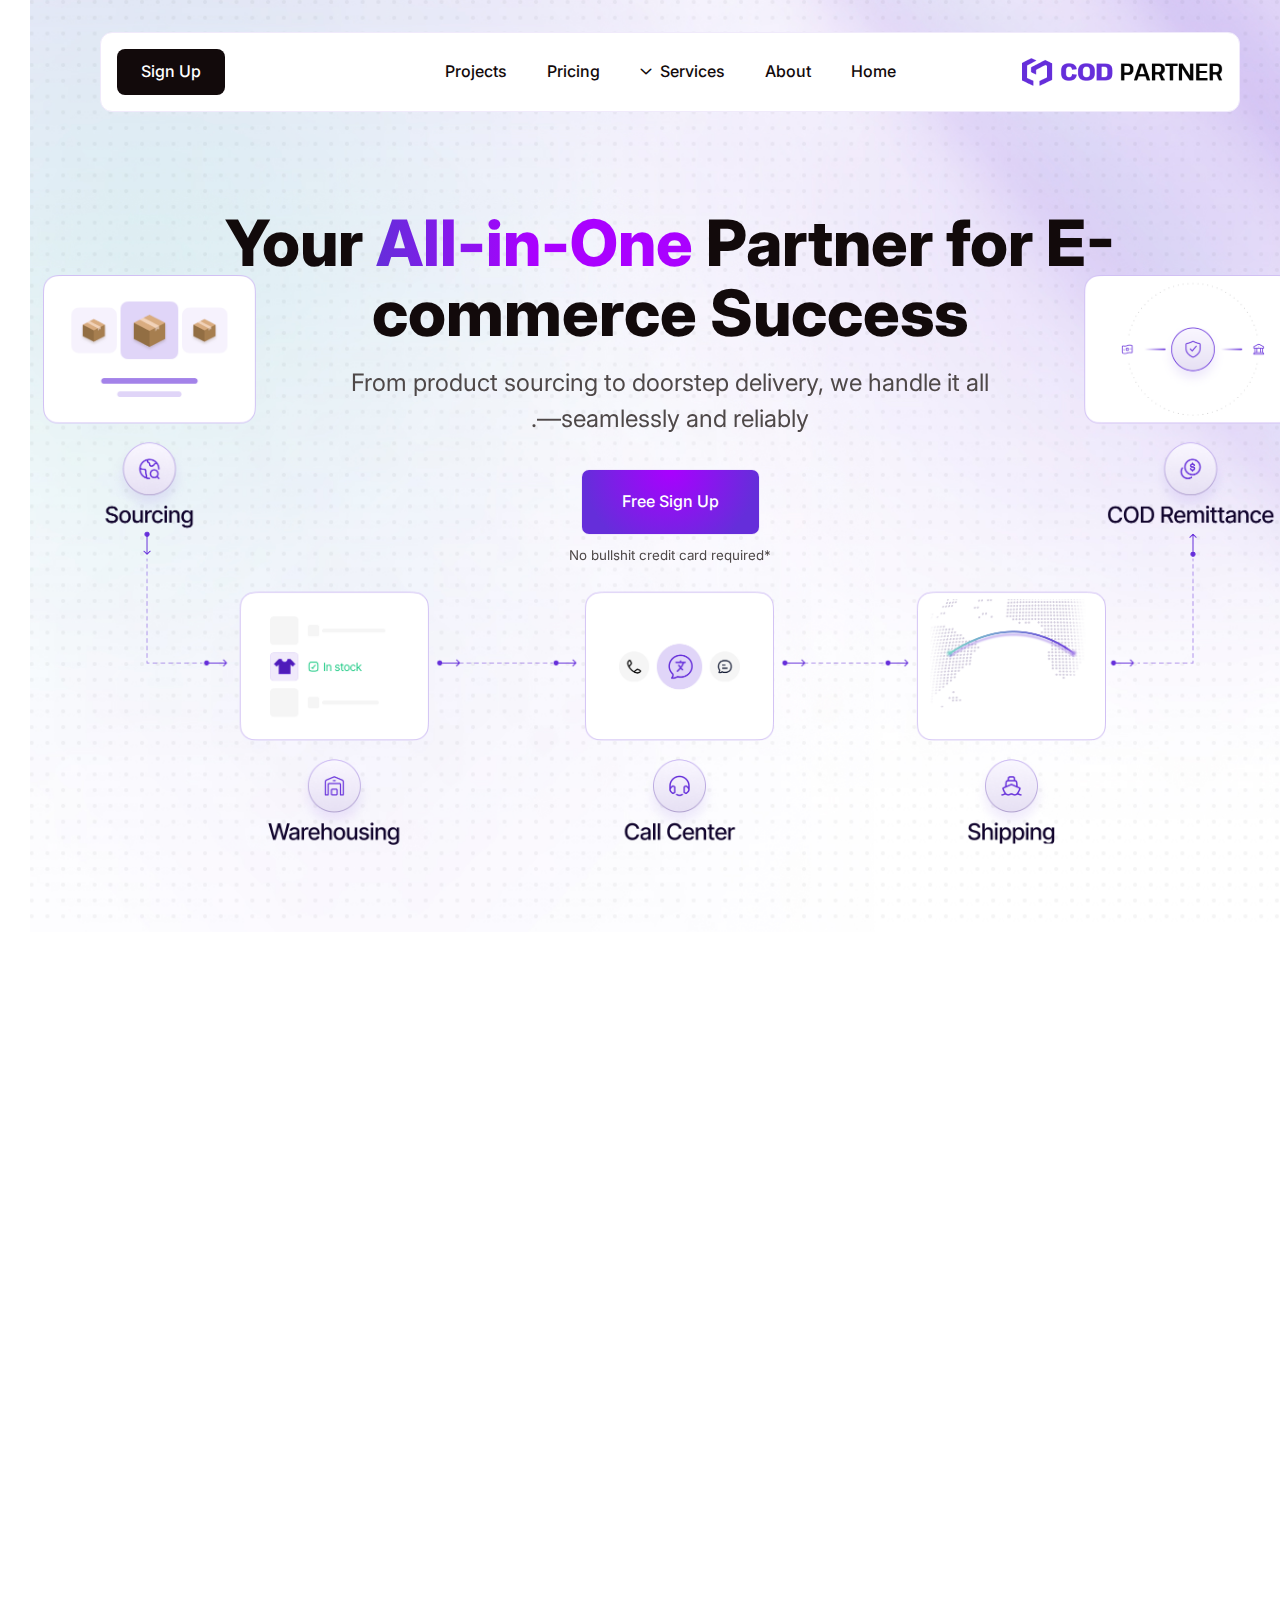
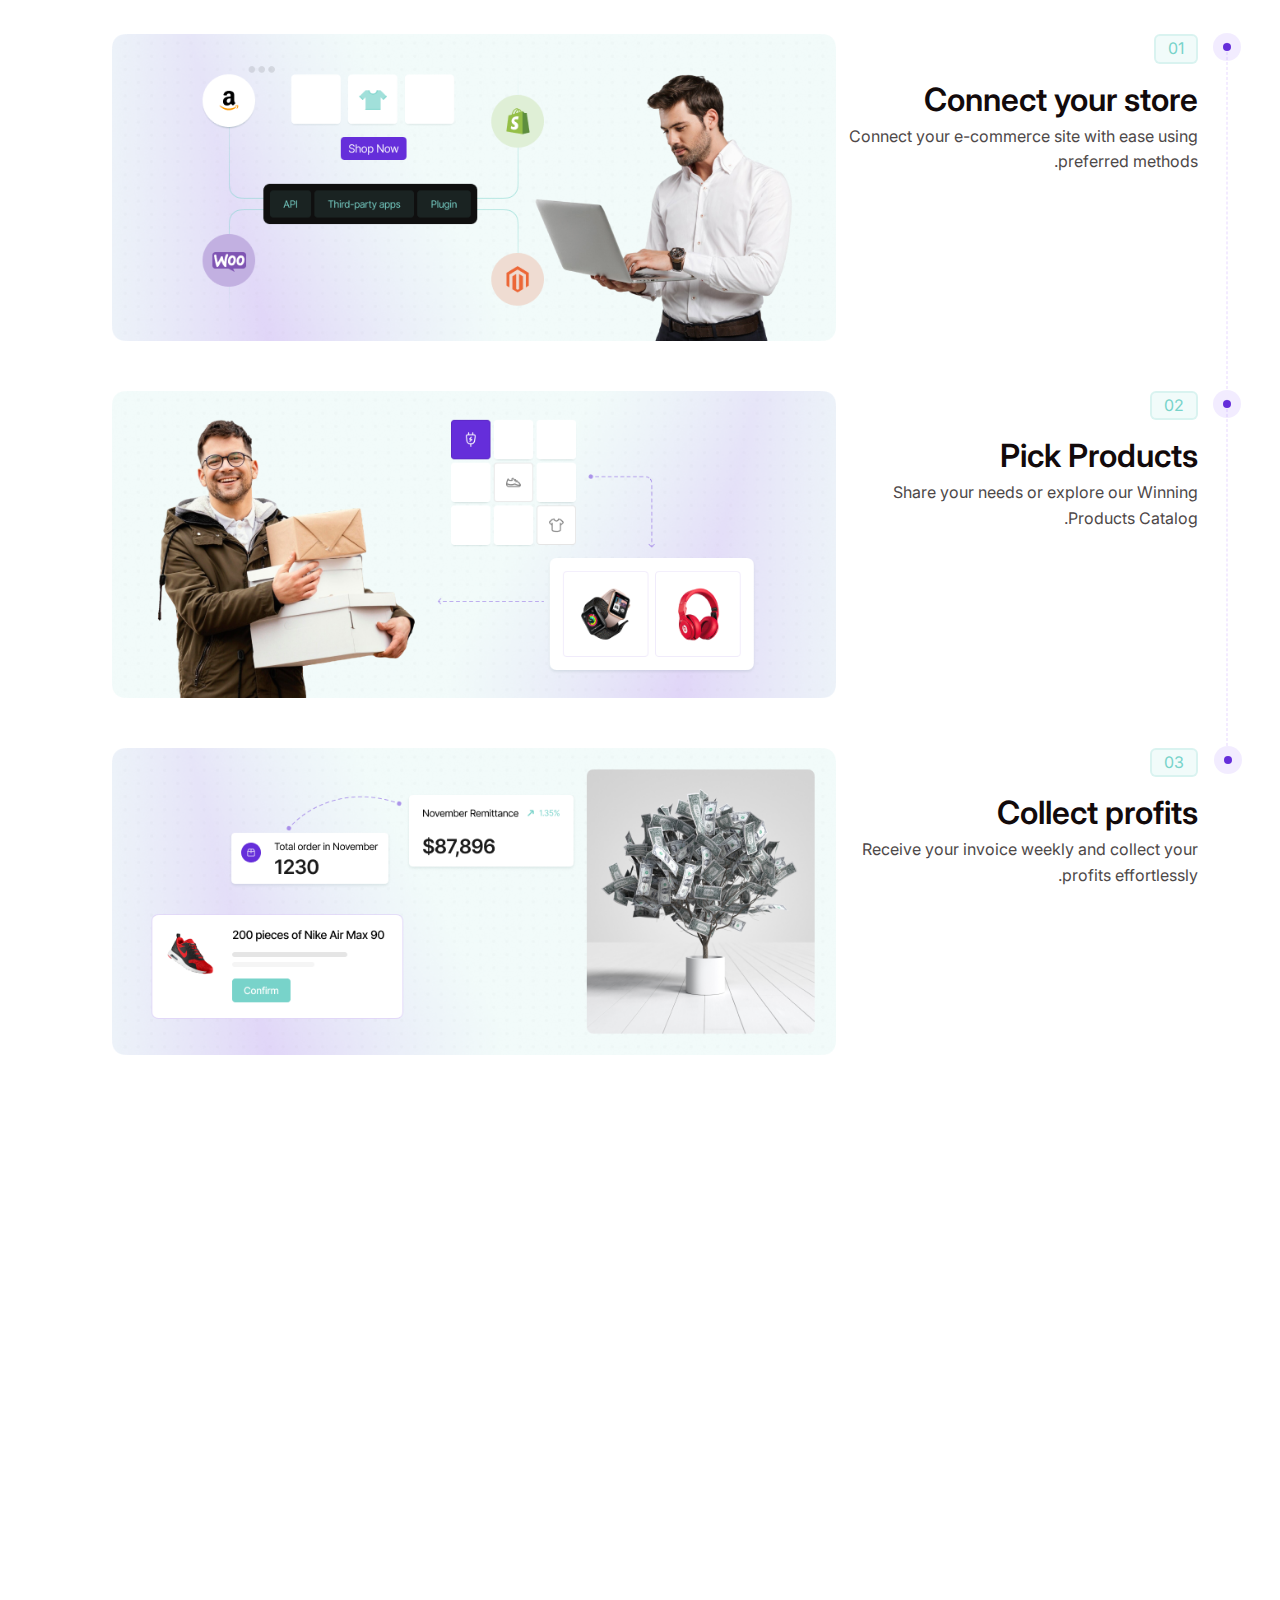
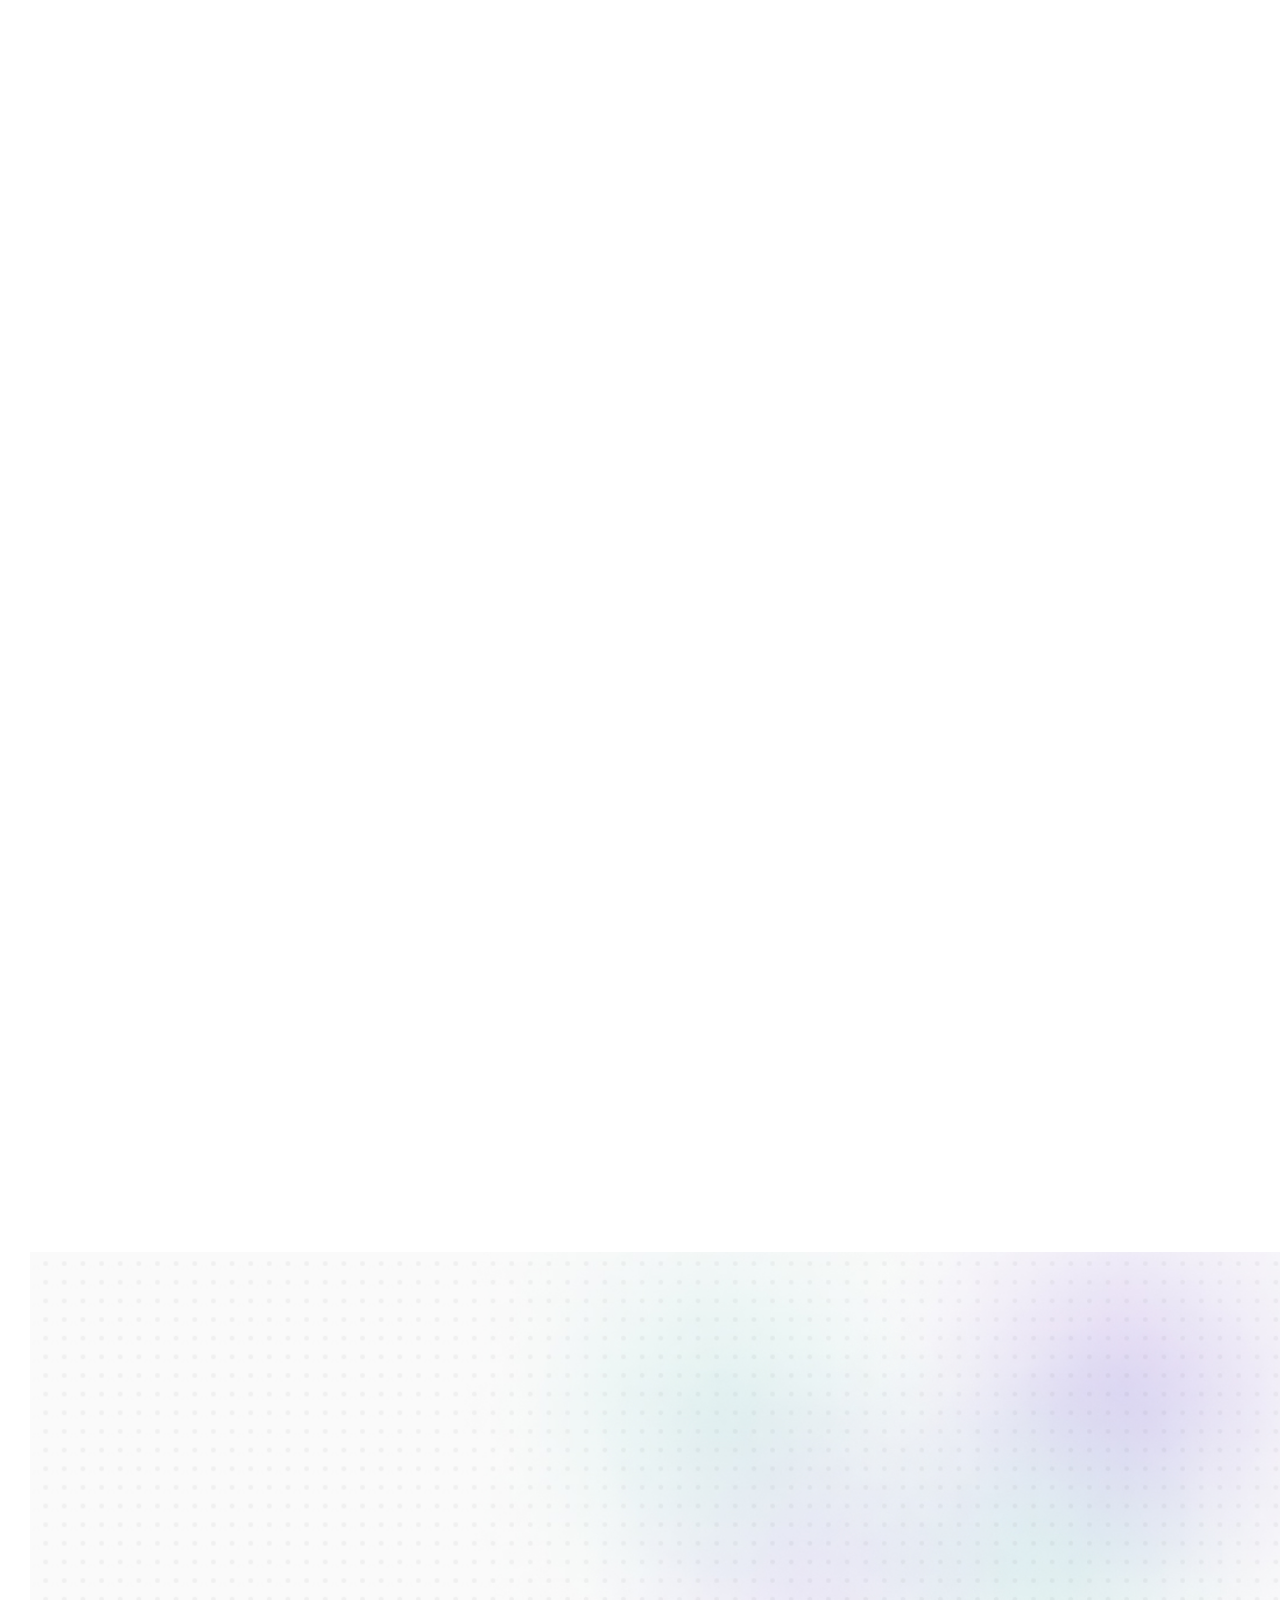
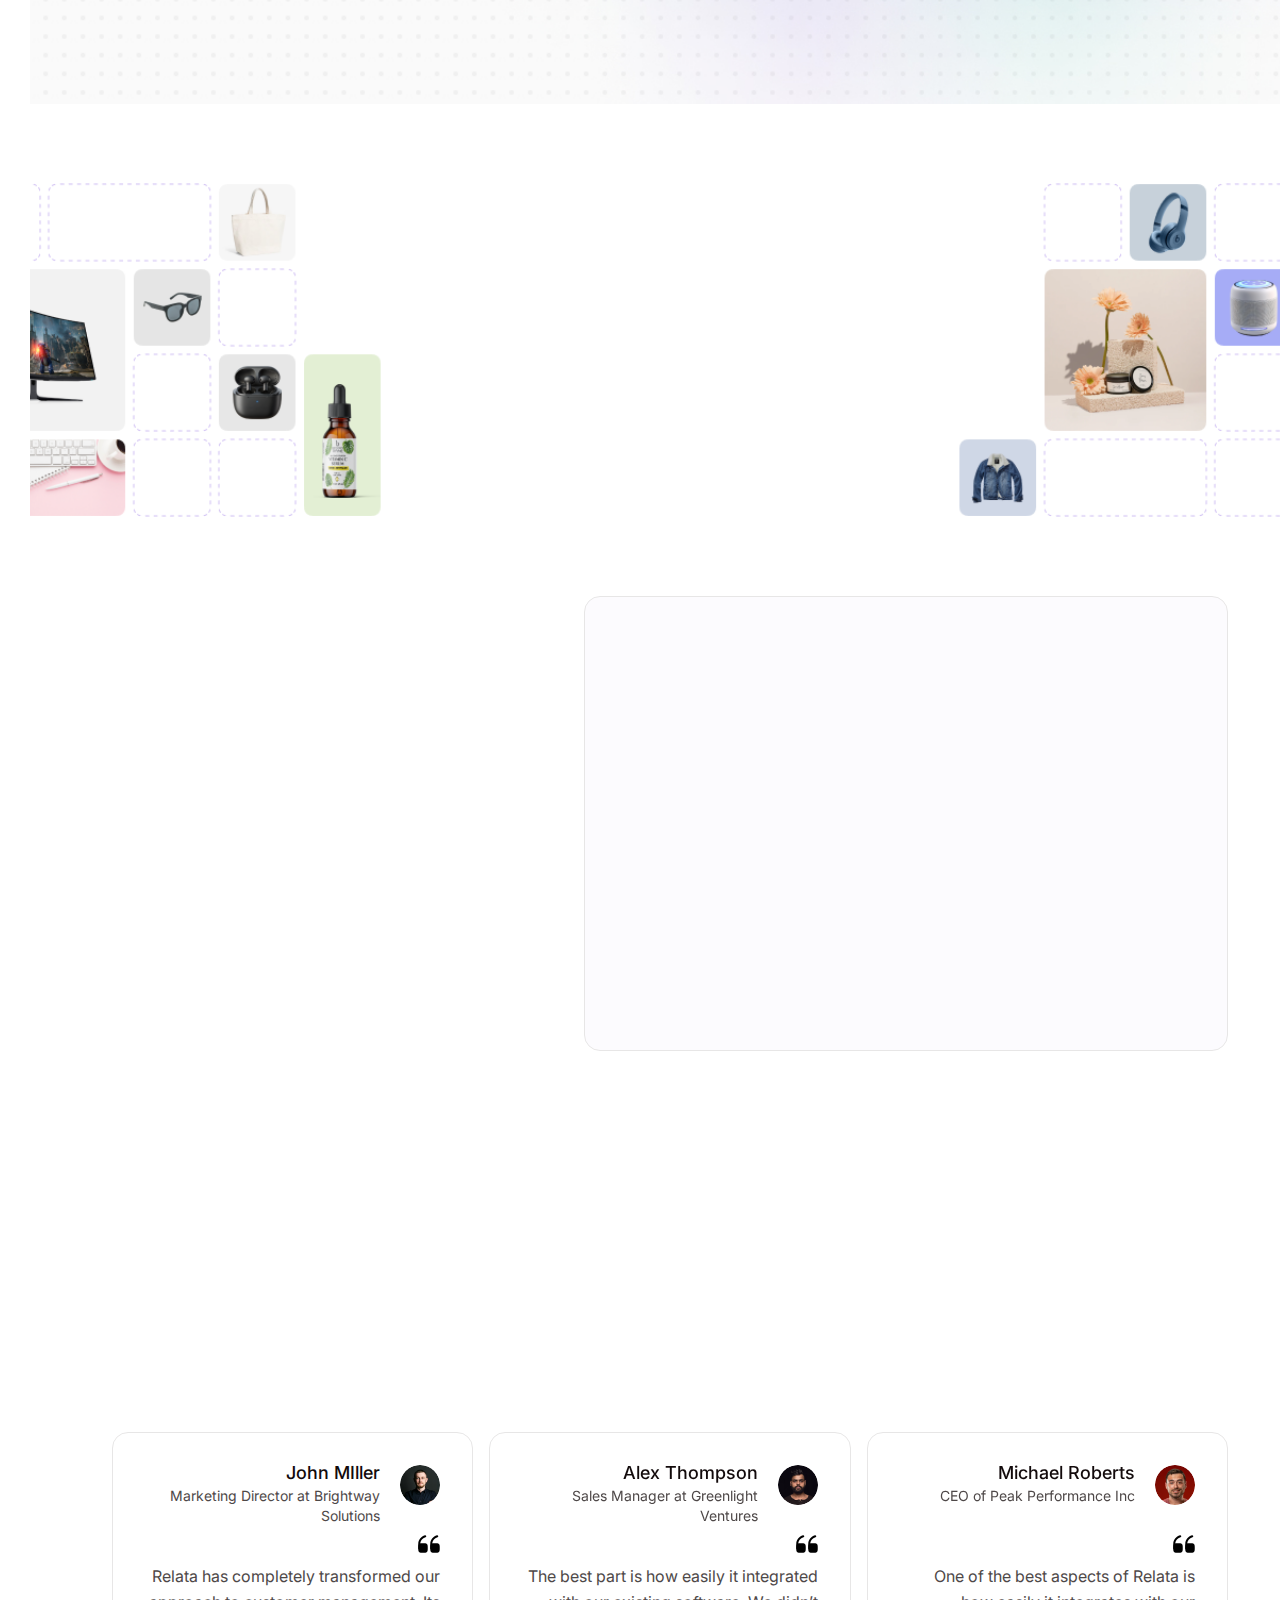
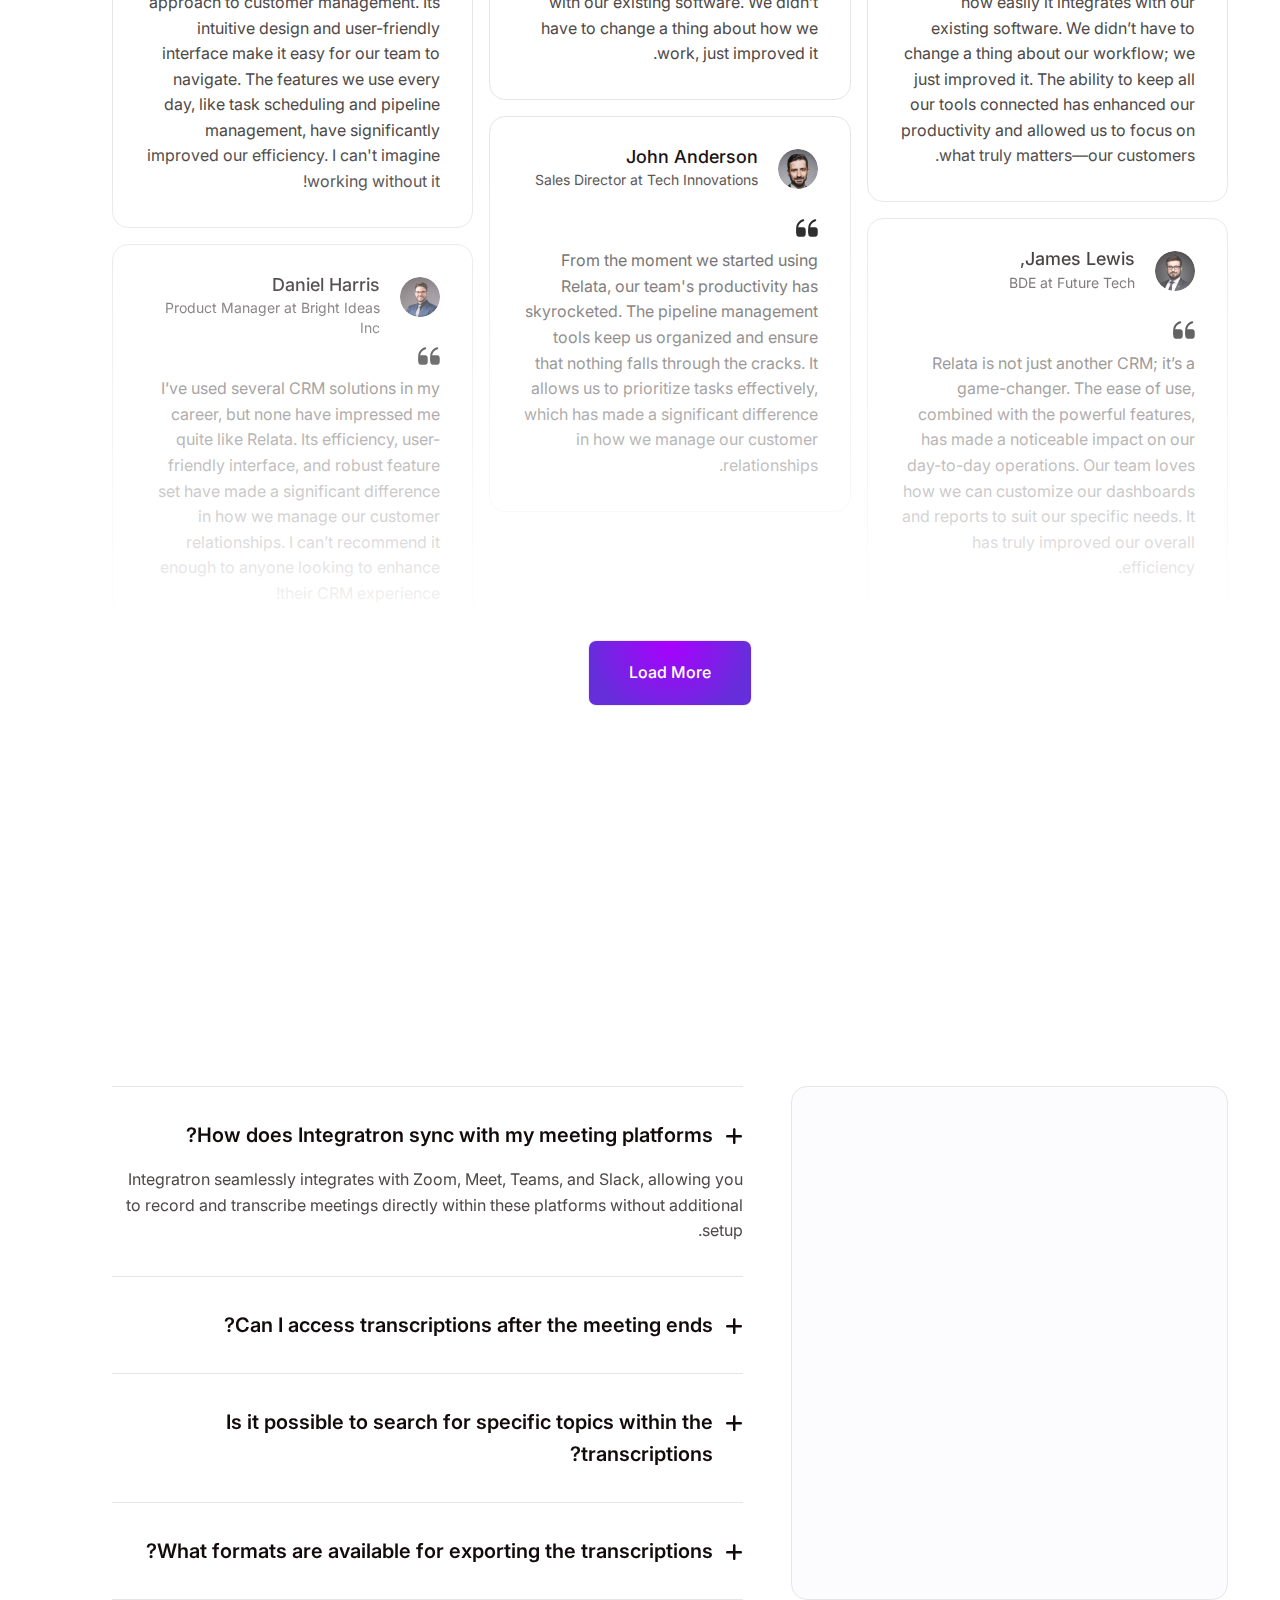
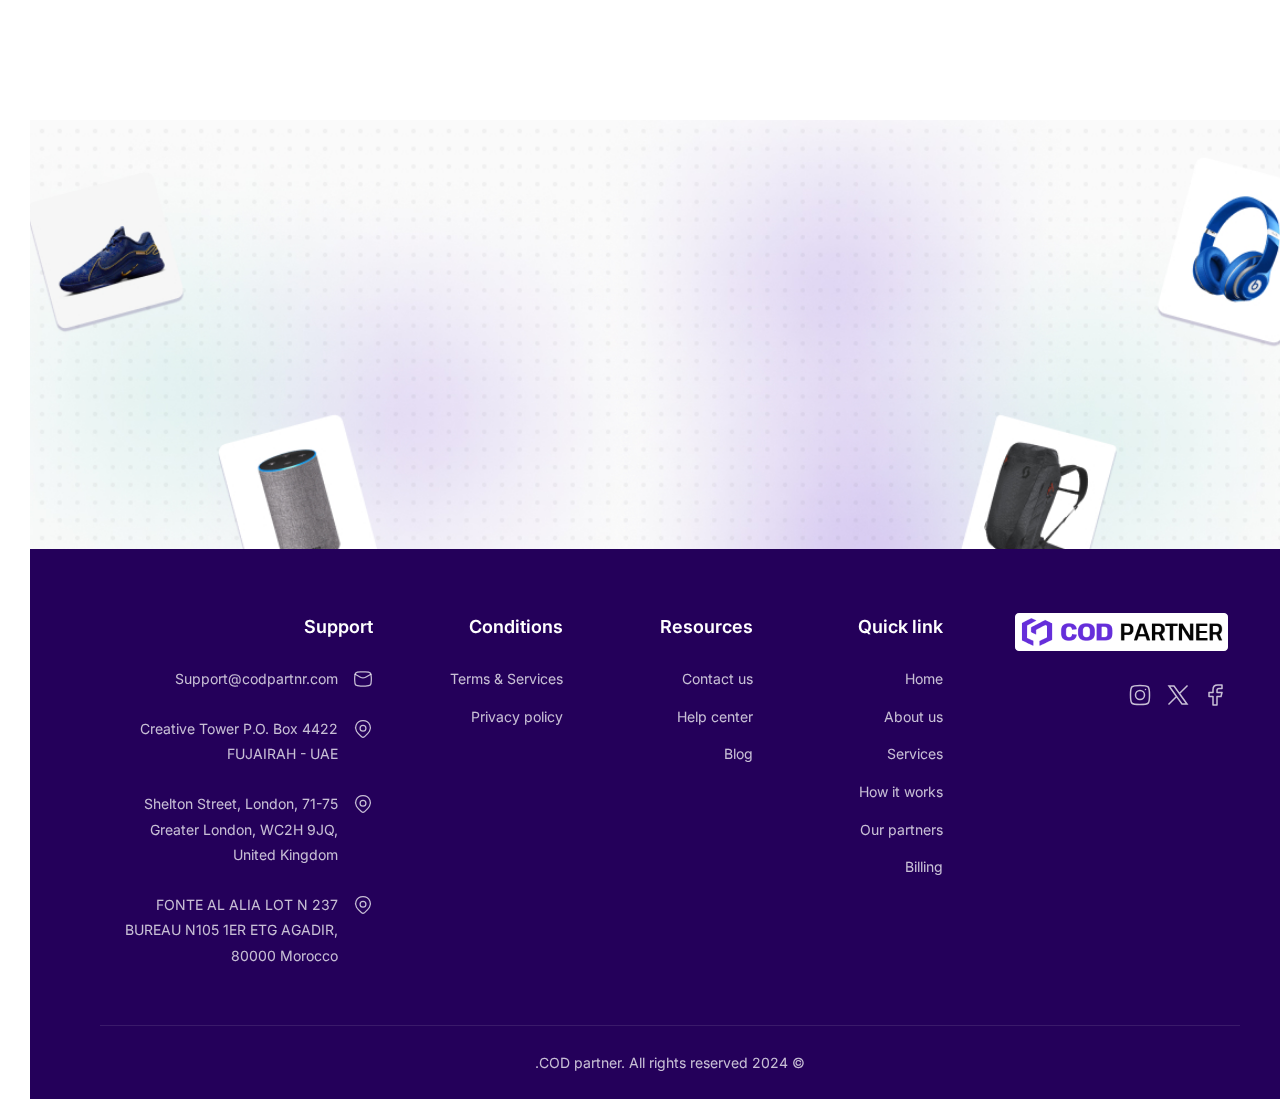
==== commit 4c75f3a0: "update responsive and animation" ====
--- a/index.html
+++ b/index.html
@@ -1,5 +1,5 @@
 <!DOCTYPE html>
-<html lang="en">
+<html lang="en" dir="rtl">
 
 <head>
     <!-- Metadata and basic document setup -->
@@ -15,6 +15,7 @@
     <link rel="stylesheet" href="./assets/css/main.css">
     <link rel="stylesheet" href="./assets/css/mobile-menu.css">
     <link rel="stylesheet" href="./assets/css/responsive.css">
+    <link rel="stylesheet" href="./assets/css/rtl.css">
 </head>
 
 <body>
@@ -48,12 +49,30 @@
                             <ul class="nav__list"> <!-- Navigation links -->
                                 <li><a href="index.html">Home</a></li>
                                 <li><a href="about-us.html">About</a></li>
-                                <li class="mega__item"><a href="#">Services <span class="arrow"><i class="fa-regular fa-angle-down"></i></span></a>
+                                <li class="mega__item"><a href="#">Services <span class="arrow"><i
+                                                class="fa-regular fa-angle-down"></i></span></a>
                                     <button class="toggle"><i class="fa-regular fa-plus"></i></button>
                                     <ul class="mega__menu">
                                         <li>
                                             <a href="./product-sourcing.html">
-                                                <div class="icon"><svg xmlns="http://www.w3.org/2000/svg" viewBox="0 0 24 24" fill="none" class="injected-svg" data-src="https://cdn.hugeicons.com/icons/delivery-box-01-stroke-rounded.svg" xmlns:xlink="http://www.w3.org/1999/xlink" role="img" color="currentColor"> <path d="M2 13.4286V8H22V13.4286C22 17.4692 22 19.4895 20.6983 20.7447C19.3965 22 17.3014 22 13.1111 22H10.8889C6.69863 22 4.6035 22 3.30175 20.7447C2 19.4895 2 17.4692 2 13.4286Z" stroke="currentColor" stroke-width="1.5" stroke-linecap="round" stroke-linejoin="round"></path> <path d="M2 8L2.96154 5.69231C3.70726 3.90257 4.08013 3.0077 4.8359 2.50385C5.59167 2 6.56112 2 8.5 2H15.5C17.4389 2 18.4083 2 19.1641 2.50385C19.9199 3.0077 20.2927 3.90257 21.0385 5.69231L22 8" stroke="currentColor" stroke-width="1.5" stroke-linecap="round"></path> <path d="M12 8V2" stroke="currentColor" stroke-width="1.5" stroke-linecap="round"></path> <path d="M10 12H14" stroke="currentColor" stroke-width="1.5" stroke-linecap="round"></path> </svg></div>
+                                                <div class="icon"><svg xmlns="http://www.w3.org/2000/svg"
+                                                        viewBox="0 0 24 24" fill="none" class="injected-svg"
+                                                        data-src="https://cdn.hugeicons.com/icons/delivery-box-01-stroke-rounded.svg"
+                                                        xmlns:xlink="http://www.w3.org/1999/xlink" role="img"
+                                                        color="currentColor">
+                                                        <path
+                                                            d="M2 13.4286V8H22V13.4286C22 17.4692 22 19.4895 20.6983 20.7447C19.3965 22 17.3014 22 13.1111 22H10.8889C6.69863 22 4.6035 22 3.30175 20.7447C2 19.4895 2 17.4692 2 13.4286Z"
+                                                            stroke="currentColor" stroke-width="1.5"
+                                                            stroke-linecap="round" stroke-linejoin="round"></path>
+                                                        <path
+                                                            d="M2 8L2.96154 5.69231C3.70726 3.90257 4.08013 3.0077 4.8359 2.50385C5.59167 2 6.56112 2 8.5 2H15.5C17.4389 2 18.4083 2 19.1641 2.50385C19.9199 3.0077 20.2927 3.90257 21.0385 5.69231L22 8"
+                                                            stroke="currentColor" stroke-width="1.5"
+                                                            stroke-linecap="round"></path>
+                                                        <path d="M12 8V2" stroke="currentColor" stroke-width="1.5"
+                                                            stroke-linecap="round"></path>
+                                                        <path d="M10 12H14" stroke="currentColor" stroke-width="1.5"
+                                                            stroke-linecap="round"></path>
+                                                    </svg></div>
                                                 <div class="content">
                                                     <span class="title">Product Sourcing</span>
                                                     <span class="label">Find Products That Fit Your Business</span>
@@ -62,7 +81,21 @@
                                         </li>
                                         <li>
                                             <a href="./product-call-center.html">
-                                                <div class="icon"><svg viewBox="0 0 22 20" fill="none" xmlns="http://www.w3.org/2000/svg"> <path d="M16 8.80445C16 8.45883 16 8.28603 16.052 8.13197C16.2032 7.68444 16.6018 7.51076 17.0011 7.32888C17.45 7.12442 17.6744 7.02219 17.8968 7.0042C18.1493 6.98378 18.4022 7.03818 18.618 7.15929C18.9041 7.31984 19.1036 7.62493 19.3079 7.87302C20.2513 9.01885 20.7229 9.59176 20.8955 10.2236C21.0348 10.7334 21.0348 11.2666 20.8955 11.7764C20.6438 12.6979 19.8485 13.4704 19.2598 14.1854C18.9587 14.5511 18.8081 14.734 18.618 14.8407C18.4022 14.9618 18.1493 15.0162 17.8968 14.9958C17.6744 14.9778 17.45 14.8756 17.0011 14.6711C16.6018 14.4892 16.2032 14.3156 16.052 13.868C16 13.714 16 13.5412 16 13.1955V8.80445Z" stroke="currentColor" stroke-width="1.5"/> <path d="M6 8.80462C6 8.36937 5.98778 7.97821 5.63591 7.6722C5.50793 7.5609 5.33825 7.48361 4.99891 7.32905C4.55001 7.12458 4.32556 7.02235 4.10316 7.00436C3.43591 6.9504 3.07692 7.40581 2.69213 7.87318C1.74875 9.01901 1.27706 9.59193 1.10446 10.2237C0.965178 10.7336 0.965178 11.2668 1.10446 11.7766C1.3562 12.6981 2.15152 13.4705 2.74021 14.1856C3.11129 14.6363 3.46577 15.0475 4.10316 14.996C4.32556 14.978 4.55001 14.8757 4.99891 14.6713C5.33825 14.5167 5.50793 14.4394 5.63591 14.3281C5.98778 14.0221 6 13.631 6 13.1957V8.80462Z" stroke="currentColor" stroke-width="1.5"/> <path d="M4 7C4 3.68629 7.13401 1 11 1C14.866 1 18 3.68629 18 7" stroke="currentColor" stroke-width="1.5" stroke-linecap="square" stroke-linejoin="round"/> <path d="M18 15V15.8C18 17.5673 16.2091 19 14 19H12" stroke="currentColor" stroke-width="1.5" stroke-linecap="round" stroke-linejoin="round"/> </svg></div>
+                                                <div class="icon"><svg viewBox="0 0 22 20" fill="none"
+                                                        xmlns="http://www.w3.org/2000/svg">
+                                                        <path
+                                                            d="M16 8.80445C16 8.45883 16 8.28603 16.052 8.13197C16.2032 7.68444 16.6018 7.51076 17.0011 7.32888C17.45 7.12442 17.6744 7.02219 17.8968 7.0042C18.1493 6.98378 18.4022 7.03818 18.618 7.15929C18.9041 7.31984 19.1036 7.62493 19.3079 7.87302C20.2513 9.01885 20.7229 9.59176 20.8955 10.2236C21.0348 10.7334 21.0348 11.2666 20.8955 11.7764C20.6438 12.6979 19.8485 13.4704 19.2598 14.1854C18.9587 14.5511 18.8081 14.734 18.618 14.8407C18.4022 14.9618 18.1493 15.0162 17.8968 14.9958C17.6744 14.9778 17.45 14.8756 17.0011 14.6711C16.6018 14.4892 16.2032 14.3156 16.052 13.868C16 13.714 16 13.5412 16 13.1955V8.80445Z"
+                                                            stroke="currentColor" stroke-width="1.5" />
+                                                        <path
+                                                            d="M6 8.80462C6 8.36937 5.98778 7.97821 5.63591 7.6722C5.50793 7.5609 5.33825 7.48361 4.99891 7.32905C4.55001 7.12458 4.32556 7.02235 4.10316 7.00436C3.43591 6.9504 3.07692 7.40581 2.69213 7.87318C1.74875 9.01901 1.27706 9.59193 1.10446 10.2237C0.965178 10.7336 0.965178 11.2668 1.10446 11.7766C1.3562 12.6981 2.15152 13.4705 2.74021 14.1856C3.11129 14.6363 3.46577 15.0475 4.10316 14.996C4.32556 14.978 4.55001 14.8757 4.99891 14.6713C5.33825 14.5167 5.50793 14.4394 5.63591 14.3281C5.98778 14.0221 6 13.631 6 13.1957V8.80462Z"
+                                                            stroke="currentColor" stroke-width="1.5" />
+                                                        <path d="M4 7C4 3.68629 7.13401 1 11 1C14.866 1 18 3.68629 18 7"
+                                                            stroke="currentColor" stroke-width="1.5"
+                                                            stroke-linecap="square" stroke-linejoin="round" />
+                                                        <path d="M18 15V15.8C18 17.5673 16.2091 19 14 19H12"
+                                                            stroke="currentColor" stroke-width="1.5"
+                                                            stroke-linecap="round" stroke-linejoin="round" />
+                                                    </svg></div>
                                                 <div class="content">
                                                     <span class="title">Call Center</span>
                                                     <span class="label">24/7 Support for Your Customers</span>
@@ -71,7 +104,19 @@
                                         </li>
                                         <li>
                                             <a href="./product-call-center.html">
-                                                <div class="icon"><svg width="24" height="24" viewBox="0 0 24 24" fill="none" xmlns="http://www.w3.org/2000/svg"> <path d="M9.99128 15C9.99128 14.0015 9.90819 11.6348 8.15796 8.26951C7.38157 6.77671 7.39203 5.2142 7.6806 3.98372C7.77486 3.58177 8.01266 3.37651 8.33553 3.15508C8.70845 2.89932 8.89491 2.77143 9.08803 2.66275C9.70688 2.31447 10.393 2.10186 11.1006 2.03909C11.6881 1.98697 12.3119 1.98697 12.8994 2.03909C13.607 2.10186 14.2931 2.31447 14.912 2.66275C15.1051 2.77143 15.2916 2.89932 15.6645 3.15508C15.9873 3.37651 16.2251 3.58177 16.3194 3.98372C16.608 5.2142 16.6184 6.77671 15.842 8.26951C14.0918 11.6348 14.0087 14.0015 14.0087 15" stroke="currentColor" stroke-width="1.5" stroke-linecap="round" stroke-linejoin="round"/> <path d="M7.0883 17.7351C7.52832 16.4151 7.74832 15.755 8.2721 15.3775C8.79587 15 9.49159 15 10.883 15H13.117C14.5084 15 15.2041 15 15.7279 15.3775C16.2517 15.755 16.4717 16.4151 16.9117 17.7351L17 18H7L7.0883 17.7351Z" stroke="currentColor" stroke-width="1.5"/> <path d="M4.25262 20.1823C4.46592 19.645 4.57257 19.3764 4.72208 19.1551C5.10369 18.5902 5.70937 18.1937 6.40325 18.0545C6.67511 18 6.97885 18 7.58633 18L16.4137 18C17.0212 18 17.3249 18 17.5967 18.0545C18.2906 18.1937 18.8963 18.5902 19.2779 19.1551C19.4274 19.3764 19.5341 19.645 19.7474 20.1823C19.9125 20.5983 19.9951 20.8063 19.9996 20.9744C20.0115 21.4099 19.7234 21.8025 19.2876 21.945C19.1194 22 18.8842 22 18.4139 22H5.5861C5.11579 22 4.88064 22 4.71244 21.945C4.27658 21.8025 3.98853 21.4099 4.00035 20.9744C4.00491 20.8063 4.08748 20.5983 4.25262 20.1823Z" stroke="currentColor" stroke-width="1.5"/> </svg></div>
+                                                <div class="icon"><svg width="24" height="24" viewBox="0 0 24 24"
+                                                        fill="none" xmlns="http://www.w3.org/2000/svg">
+                                                        <path
+                                                            d="M9.99128 15C9.99128 14.0015 9.90819 11.6348 8.15796 8.26951C7.38157 6.77671 7.39203 5.2142 7.6806 3.98372C7.77486 3.58177 8.01266 3.37651 8.33553 3.15508C8.70845 2.89932 8.89491 2.77143 9.08803 2.66275C9.70688 2.31447 10.393 2.10186 11.1006 2.03909C11.6881 1.98697 12.3119 1.98697 12.8994 2.03909C13.607 2.10186 14.2931 2.31447 14.912 2.66275C15.1051 2.77143 15.2916 2.89932 15.6645 3.15508C15.9873 3.37651 16.2251 3.58177 16.3194 3.98372C16.608 5.2142 16.6184 6.77671 15.842 8.26951C14.0918 11.6348 14.0087 14.0015 14.0087 15"
+                                                            stroke="currentColor" stroke-width="1.5"
+                                                            stroke-linecap="round" stroke-linejoin="round" />
+                                                        <path
+                                                            d="M7.0883 17.7351C7.52832 16.4151 7.74832 15.755 8.2721 15.3775C8.79587 15 9.49159 15 10.883 15H13.117C14.5084 15 15.2041 15 15.7279 15.3775C16.2517 15.755 16.4717 16.4151 16.9117 17.7351L17 18H7L7.0883 17.7351Z"
+                                                            stroke="currentColor" stroke-width="1.5" />
+                                                        <path
+                                                            d="M4.25262 20.1823C4.46592 19.645 4.57257 19.3764 4.72208 19.1551C5.10369 18.5902 5.70937 18.1937 6.40325 18.0545C6.67511 18 6.97885 18 7.58633 18L16.4137 18C17.0212 18 17.3249 18 17.5967 18.0545C18.2906 18.1937 18.8963 18.5902 19.2779 19.1551C19.4274 19.3764 19.5341 19.645 19.7474 20.1823C19.9125 20.5983 19.9951 20.8063 19.9996 20.9744C20.0115 21.4099 19.7234 21.8025 19.2876 21.945C19.1194 22 18.8842 22 18.4139 22H5.5861C5.11579 22 4.88064 22 4.71244 21.945C4.27658 21.8025 3.98853 21.4099 4.00035 20.9744C4.00491 20.8063 4.08748 20.5983 4.25262 20.1823Z"
+                                                            stroke="currentColor" stroke-width="1.5" />
+                                                    </svg></div>
                                                 <div class="content">
                                                     <span class="title">Custom Clearance</span>
                                                     <span class="label">Smooth Customs Clearance, Zero Hassle</span>
@@ -80,7 +125,31 @@
                                         </li>
                                         <li>
                                             <a href="./product-remittance.html">
-                                                <div class="icon"><svg width="24" height="24" viewBox="0 0 24 24" fill="none" xmlns="http://www.w3.org/2000/svg"> <path d="M12.663 8.5C12.663 8.08579 12.3273 7.75 11.913 7.75C11.4988 7.75 11.163 8.08579 11.163 8.5L12.663 8.5ZM11.163 15.5C11.163 15.9142 11.4988 16.25 11.913 16.25C12.3273 16.25 12.663 15.9142 12.663 15.5H11.163ZM12.9857 10.4539C13.2363 10.7836 13.7068 10.8477 14.0366 10.5971C14.3664 10.3464 14.4305 9.87592 14.1798 9.54615L12.9857 10.4539ZM10.7472 13.6022C10.4385 13.326 9.9644 13.3523 9.68816 13.6609C9.41193 13.9696 9.43821 14.4437 9.74687 14.72L10.7472 13.6022ZM11.913 11.1493C11.2657 11.1493 10.971 11.0437 10.8538 10.9647C10.8 10.9285 10.75 10.8874 10.75 10.6895H9.25C9.25 11.271 9.46084 11.8349 10.0158 12.2088C10.5072 12.5398 11.169 12.6493 11.913 12.6493V11.1493ZM10.75 10.6895C10.75 10.594 10.8008 10.446 11.0056 10.2949C11.2101 10.1439 11.5285 10.0279 11.913 10.0279V8.52793C11.241 8.52793 10.6029 8.7279 10.115 9.08785C9.62743 9.44762 9.25 10.0054 9.25 10.6895H10.75ZM13.25 13.3109C13.25 13.5328 13.1711 13.6505 13.0026 13.7518C12.7885 13.8804 12.4212 13.9724 11.913 13.9724V15.4724C12.5575 15.4724 13.2337 15.3628 13.7749 15.0376C14.3617 14.6852 14.75 14.0971 14.75 13.3109H13.25ZM11.913 12.6493C12.5664 12.6493 12.9071 12.7499 13.0685 12.8552C13.1626 12.9165 13.25 13.0063 13.25 13.3109H14.75C14.75 12.6072 14.4896 11.9912 13.888 11.5988C13.3538 11.2504 12.651 11.1493 11.913 11.1493V12.6493ZM12.663 9.27793L12.663 8.5L11.163 8.5L11.163 9.27793L12.663 9.27793ZM11.163 14.7224V15.5H12.663V14.7224H11.163ZM11.913 10.0279C12.4479 10.0279 12.8287 10.2474 12.9857 10.4539L14.1798 9.54615C13.6817 8.89083 12.8126 8.52793 11.913 8.52793V10.0279ZM11.913 13.9724C11.3796 13.9724 10.9651 13.7972 10.7472 13.6022L9.74687 14.72C10.2909 15.2068 11.0853 15.4724 11.913 15.4724V13.9724Z" fill="currentColor"/> <path d="M21.9644 4.50618C21.9644 4.50618 22.1405 2.72145 21.7095 2.29051M19.4941 2.03713C19.4941 2.03713 21.276 1.85702 21.7095 2.29051M21.7095 2.29051L19 5" stroke="currentColor" stroke-width="1.5" stroke-linecap="round" stroke-linejoin="round"/> <path d="M21.9644 19.4938C21.9644 19.4938 22.1405 21.2785 21.7095 21.7095M19.4941 21.9629C19.4941 21.9629 21.276 22.143 21.7095 21.7095M21.7095 21.7095L19 19" stroke="currentColor" stroke-width="1.5" stroke-linecap="round" stroke-linejoin="round"/> <path d="M2.29048 2.29047L5 4.99997M2.29048 2.29047C2.72397 1.85699 4.50593 2.0371 4.50593 2.0371M2.29048 2.29047C1.85953 2.72142 2.03561 4.50614 2.03561 4.50614" stroke="currentColor" stroke-width="1.5" stroke-linecap="round" stroke-linejoin="round"/> <path d="M2.29048 21.7095L5 19M2.29048 21.7095C2.72397 22.143 4.50593 21.9629 4.50593 21.9629M2.29048 21.7095C1.85953 21.2786 2.03561 19.4939 2.03561 19.4939" stroke="currentColor" stroke-width="1.5" stroke-linecap="round" stroke-linejoin="round"/> <path d="M19 12C19 15.866 15.866 19 12 19C8.13401 19 5 15.866 5 12C5 8.13401 8.13401 5 12 5C15.866 5 19 8.13401 19 12Z" stroke="currentColor" stroke-width="1.5"/> </svg></div>
+                                                <div class="icon"><svg width="24" height="24" viewBox="0 0 24 24"
+                                                        fill="none" xmlns="http://www.w3.org/2000/svg">
+                                                        <path
+                                                            d="M12.663 8.5C12.663 8.08579 12.3273 7.75 11.913 7.75C11.4988 7.75 11.163 8.08579 11.163 8.5L12.663 8.5ZM11.163 15.5C11.163 15.9142 11.4988 16.25 11.913 16.25C12.3273 16.25 12.663 15.9142 12.663 15.5H11.163ZM12.9857 10.4539C13.2363 10.7836 13.7068 10.8477 14.0366 10.5971C14.3664 10.3464 14.4305 9.87592 14.1798 9.54615L12.9857 10.4539ZM10.7472 13.6022C10.4385 13.326 9.9644 13.3523 9.68816 13.6609C9.41193 13.9696 9.43821 14.4437 9.74687 14.72L10.7472 13.6022ZM11.913 11.1493C11.2657 11.1493 10.971 11.0437 10.8538 10.9647C10.8 10.9285 10.75 10.8874 10.75 10.6895H9.25C9.25 11.271 9.46084 11.8349 10.0158 12.2088C10.5072 12.5398 11.169 12.6493 11.913 12.6493V11.1493ZM10.75 10.6895C10.75 10.594 10.8008 10.446 11.0056 10.2949C11.2101 10.1439 11.5285 10.0279 11.913 10.0279V8.52793C11.241 8.52793 10.6029 8.7279 10.115 9.08785C9.62743 9.44762 9.25 10.0054 9.25 10.6895H10.75ZM13.25 13.3109C13.25 13.5328 13.1711 13.6505 13.0026 13.7518C12.7885 13.8804 12.4212 13.9724 11.913 13.9724V15.4724C12.5575 15.4724 13.2337 15.3628 13.7749 15.0376C14.3617 14.6852 14.75 14.0971 14.75 13.3109H13.25ZM11.913 12.6493C12.5664 12.6493 12.9071 12.7499 13.0685 12.8552C13.1626 12.9165 13.25 13.0063 13.25 13.3109H14.75C14.75 12.6072 14.4896 11.9912 13.888 11.5988C13.3538 11.2504 12.651 11.1493 11.913 11.1493V12.6493ZM12.663 9.27793L12.663 8.5L11.163 8.5L11.163 9.27793L12.663 9.27793ZM11.163 14.7224V15.5H12.663V14.7224H11.163ZM11.913 10.0279C12.4479 10.0279 12.8287 10.2474 12.9857 10.4539L14.1798 9.54615C13.6817 8.89083 12.8126 8.52793 11.913 8.52793V10.0279ZM11.913 13.9724C11.3796 13.9724 10.9651 13.7972 10.7472 13.6022L9.74687 14.72C10.2909 15.2068 11.0853 15.4724 11.913 15.4724V13.9724Z"
+                                                            fill="currentColor" />
+                                                        <path
+                                                            d="M21.9644 4.50618C21.9644 4.50618 22.1405 2.72145 21.7095 2.29051M19.4941 2.03713C19.4941 2.03713 21.276 1.85702 21.7095 2.29051M21.7095 2.29051L19 5"
+                                                            stroke="currentColor" stroke-width="1.5"
+                                                            stroke-linecap="round" stroke-linejoin="round" />
+                                                        <path
+                                                            d="M21.9644 19.4938C21.9644 19.4938 22.1405 21.2785 21.7095 21.7095M19.4941 21.9629C19.4941 21.9629 21.276 22.143 21.7095 21.7095M21.7095 21.7095L19 19"
+                                                            stroke="currentColor" stroke-width="1.5"
+                                                            stroke-linecap="round" stroke-linejoin="round" />
+                                                        <path
+                                                            d="M2.29048 2.29047L5 4.99997M2.29048 2.29047C2.72397 1.85699 4.50593 2.0371 4.50593 2.0371M2.29048 2.29047C1.85953 2.72142 2.03561 4.50614 2.03561 4.50614"
+                                                            stroke="currentColor" stroke-width="1.5"
+                                                            stroke-linecap="round" stroke-linejoin="round" />
+                                                        <path
+                                                            d="M2.29048 21.7095L5 19M2.29048 21.7095C2.72397 22.143 4.50593 21.9629 4.50593 21.9629M2.29048 21.7095C1.85953 21.2786 2.03561 19.4939 2.03561 19.4939"
+                                                            stroke="currentColor" stroke-width="1.5"
+                                                            stroke-linecap="round" stroke-linejoin="round" />
+                                                        <path
+                                                            d="M19 12C19 15.866 15.866 19 12 19C8.13401 19 5 15.866 5 12C5 8.13401 8.13401 5 12 5C15.866 5 19 8.13401 19 12Z"
+                                                            stroke="currentColor" stroke-width="1.5" />
+                                                    </svg></div>
                                                 <div class="content">
                                                     <span class="title">COD & Income Transfer</span>
                                                     <span class="label">Easy COD & Quick Income Transfers</span>
@@ -89,7 +158,19 @@
                                         </li>
                                         <li>
                                             <a href="./product-warehousing.html">
-                                                <div class="icon"><svg width="24" height="24" viewBox="0 0 24 24" fill="none" xmlns="http://www.w3.org/2000/svg"> <path d="M11.224 2.65668L3.724 5.81468C3.36128 5.96738 3.05168 6.22369 2.83395 6.55152C2.61623 6.87935 2.50006 7.26414 2.5 7.65768V21.4997H5.5V10.4997C5.5 10.2345 5.60536 9.98011 5.79289 9.79257C5.98043 9.60504 6.23478 9.49968 6.5 9.49968H17.5C17.7652 9.49968 18.0196 9.60504 18.2071 9.79257C18.3946 9.98011 18.5 10.2345 18.5 10.4997V21.4997H21.5V7.65768C21.4999 7.26414 21.3838 6.87935 21.166 6.55152C20.9483 6.22369 20.6387 5.96738 20.276 5.81468L12.776 2.65668C12.5304 2.55327 12.2665 2.5 12 2.5C11.7335 2.5 11.4696 2.55327 11.224 2.65668Z" stroke="currentColor" stroke-width="1.5" stroke-linecap="square" stroke-linejoin="round"/> <path d="M11 6.5H13" stroke="currentColor" stroke-width="1.5" stroke-linecap="round"/> <path d="M14 15.5H10C9.73478 15.5 9.48043 15.6054 9.29289 15.7929C9.10536 15.9804 9 16.2348 9 16.5V20.5C9 20.7652 9.10536 21.0196 9.29289 21.2071C9.48043 21.3946 9.73478 21.5 10 21.5H14C14.2652 21.5 14.5196 21.3946 14.7071 21.2071C14.8946 21.0196 15 20.7652 15 20.5V16.5C15 16.2348 14.8946 15.9804 14.7071 15.7929C14.5196 15.6054 14.2652 15.5 14 15.5Z" stroke="currentColor" stroke-width="1.5" stroke-linecap="square" stroke-linejoin="round"/> </svg></div>
+                                                <div class="icon"><svg width="24" height="24" viewBox="0 0 24 24"
+                                                        fill="none" xmlns="http://www.w3.org/2000/svg">
+                                                        <path
+                                                            d="M11.224 2.65668L3.724 5.81468C3.36128 5.96738 3.05168 6.22369 2.83395 6.55152C2.61623 6.87935 2.50006 7.26414 2.5 7.65768V21.4997H5.5V10.4997C5.5 10.2345 5.60536 9.98011 5.79289 9.79257C5.98043 9.60504 6.23478 9.49968 6.5 9.49968H17.5C17.7652 9.49968 18.0196 9.60504 18.2071 9.79257C18.3946 9.98011 18.5 10.2345 18.5 10.4997V21.4997H21.5V7.65768C21.4999 7.26414 21.3838 6.87935 21.166 6.55152C20.9483 6.22369 20.6387 5.96738 20.276 5.81468L12.776 2.65668C12.5304 2.55327 12.2665 2.5 12 2.5C11.7335 2.5 11.4696 2.55327 11.224 2.65668Z"
+                                                            stroke="currentColor" stroke-width="1.5"
+                                                            stroke-linecap="square" stroke-linejoin="round" />
+                                                        <path d="M11 6.5H13" stroke="currentColor" stroke-width="1.5"
+                                                            stroke-linecap="round" />
+                                                        <path
+                                                            d="M14 15.5H10C9.73478 15.5 9.48043 15.6054 9.29289 15.7929C9.10536 15.9804 9 16.2348 9 16.5V20.5C9 20.7652 9.10536 21.0196 9.29289 21.2071C9.48043 21.3946 9.73478 21.5 10 21.5H14C14.2652 21.5 14.5196 21.3946 14.7071 21.2071C14.8946 21.0196 15 20.7652 15 20.5V16.5C15 16.2348 14.8946 15.9804 14.7071 15.7929C14.5196 15.6054 14.2652 15.5 14 15.5Z"
+                                                            stroke="currentColor" stroke-width="1.5"
+                                                            stroke-linecap="square" stroke-linejoin="round" />
+                                                    </svg></div>
                                                 <div class="content">
                                                     <span class="title">Warehousing & Fulfilment</span>
                                                     <span class="label">Reliable Warehousing & Fast Fulfillment</span>
@@ -98,7 +179,22 @@
                                         </li>
                                         <li>
                                             <a href="./product-delivary.html">
-                                                <div class="icon"><svg width="24" height="24" viewBox="0 0 24 24" fill="none" xmlns="http://www.w3.org/2000/svg"> <path d="M19.5 17.5C19.5 18.8807 18.3807 20 17 20C15.6193 20 14.5 18.8807 14.5 17.5C14.5 16.1193 15.6193 15 17 15C18.3807 15 19.5 16.1193 19.5 17.5Z" stroke="currentColor" stroke-width="1.5"/> <path d="M9.5 17.5C9.5 18.8807 8.38071 20 7 20C5.61929 20 4.5 18.8807 4.5 17.5C4.5 16.1193 5.61929 15 7 15C8.38071 15 9.5 16.1193 9.5 17.5Z" stroke="currentColor" stroke-width="1.5"/> <path d="M14.5 17.5H9.5M19.5 17.5H20.2632C20.4831 17.5 20.5931 17.5 20.6855 17.4885C21.3669 17.4036 21.9036 16.8669 21.9885 16.1855C22 16.0931 22 15.9831 22 15.7632V13C22 9.41015 19.0899 6.5 15.5 6.5M15 15.5V7C15 5.58579 15 4.87868 14.5607 4.43934C14.1213 4 13.4142 4 12 4H5C3.58579 4 2.87868 4 2.43934 4.43934C2 4.87868 2 5.58579 2 7V15C2 15.9346 2 16.4019 2.20096 16.75C2.33261 16.978 2.52197 17.1674 2.75 17.299C3.09808 17.5 3.56538 17.5 4.5 17.5" stroke="currentColor" stroke-width="1.5" stroke-linecap="round" stroke-linejoin="round"/> <path d="M6.5 7V10.9998M10.5 7V10.9998" stroke="currentColor" stroke-width="1.5" stroke-linecap="round" stroke-linejoin="round"/> </svg></div>
+                                                <div class="icon"><svg width="24" height="24" viewBox="0 0 24 24"
+                                                        fill="none" xmlns="http://www.w3.org/2000/svg">
+                                                        <path
+                                                            d="M19.5 17.5C19.5 18.8807 18.3807 20 17 20C15.6193 20 14.5 18.8807 14.5 17.5C14.5 16.1193 15.6193 15 17 15C18.3807 15 19.5 16.1193 19.5 17.5Z"
+                                                            stroke="currentColor" stroke-width="1.5" />
+                                                        <path
+                                                            d="M9.5 17.5C9.5 18.8807 8.38071 20 7 20C5.61929 20 4.5 18.8807 4.5 17.5C4.5 16.1193 5.61929 15 7 15C8.38071 15 9.5 16.1193 9.5 17.5Z"
+                                                            stroke="currentColor" stroke-width="1.5" />
+                                                        <path
+                                                            d="M14.5 17.5H9.5M19.5 17.5H20.2632C20.4831 17.5 20.5931 17.5 20.6855 17.4885C21.3669 17.4036 21.9036 16.8669 21.9885 16.1855C22 16.0931 22 15.9831 22 15.7632V13C22 9.41015 19.0899 6.5 15.5 6.5M15 15.5V7C15 5.58579 15 4.87868 14.5607 4.43934C14.1213 4 13.4142 4 12 4H5C3.58579 4 2.87868 4 2.43934 4.43934C2 4.87868 2 5.58579 2 7V15C2 15.9346 2 16.4019 2.20096 16.75C2.33261 16.978 2.52197 17.1674 2.75 17.299C3.09808 17.5 3.56538 17.5 4.5 17.5"
+                                                            stroke="currentColor" stroke-width="1.5"
+                                                            stroke-linecap="round" stroke-linejoin="round" />
+                                                        <path d="M6.5 7V10.9998M10.5 7V10.9998" stroke="currentColor"
+                                                            stroke-width="1.5" stroke-linecap="round"
+                                                            stroke-linejoin="round" />
+                                                    </svg></div>
                                                 <div class="content">
                                                     <span class="title">Shipping & Delivery</span>
                                                     <span class="label">Fast Shipping & Reliable Delivery</span>
@@ -123,17 +219,17 @@
             <div class="container">
                 <div class="row justify-content-center">
                     <div class="col-lg-10 text-center">
-                        <h1 class="header__title">Your <span class="gradient__color">All-in-One</span> Partner for
+                        <h1 class="header__title" data-aos="fade-up" data-aos-duration="1000" data-aos-delay="0">Your <span class="gradient__color">All-in-One</span> Partner for
                             E-commerce Success</h1>
-                        <div class="header__subtitle">
+                        <div class="header__subtitle" data-aos="fade-up" data-aos-duration="1000" data-aos-delay="100">
                             <p>From product sourcing to doorstep delivery, we handle it all—seamlessly and reliably.</p>
                         </div>
-                        <a href="/" class="button primary">Free Sign up</a>
-                        <p><small>*No bullshit credit card required</small></p>
-                    </div>
-                </div>
-            </div>
-            <div class="header__image">
+                        <a href="/" class="button primary" data-aos="fade-up" data-aos-duration="1000" data-aos-delay="200" >Free Sign up</a>
+                        <p data-aos="fade-up" data-aos-duration="1000" data-aos-delay="300"><small>*No bullshit credit card required</small></p>
+                    </div>
+                </div>
+            </div>
+            <div class="header__image" data-aos="zoom-out-up" data-aos-duration="1000" data-aos-delay="0" >
                 <img src="./assets/images/header-image.png" alt="">
             </div>
         </header>
@@ -142,9 +238,9 @@
         <section class="trusted__partners section__padding_top">
             <div class="container">
                 <div class="section__title mb-0">
-                    <h6 class="title mb-3 mb-lg-5">Trusted Partners, Consistently Delivering Excellence</h6>
-                </div>
-                <div class="swiper partners__slider">
+                    <h6 class="title mb-3 mb-lg-5" data-aos="fade-up" data-aos-duration="1000" data-aos-delay="0">Trusted Partners, Consistently Delivering Excellence</h6>
+                </div>
+                <div class="swiper partners__slider" data-aos="fade-up" data-aos-duration="1000" data-aos-delay="100">
                     <div class="swiper-wrapper">
                         <div class="swiper-slide">
                             <div class="single__image"><img src="./assets/images/partner-logo-43.png" alt="T Express">
@@ -203,56 +299,63 @@
                 <div class="row justify-content-center">
                     <div class="col-lg-10">
                         <div class="section__title">
-                            <div class="capsol">How It Work</div>
-                            <h2 class="title mb-0">Optimize Operations, Save Resources, and Focus on Selling!</h2>
-                        </div>
-                    </div>
-                </div>
-                <div class="row mb-5 single__work__item g-4">
-                    <div class="col-lg-4">
-                        <div class="single__work">
-                            <div class="dot"></div>
-                            <div class="number">01</div>
-                            <h5 class="title">Connect your store</h5>
-                            <p>Connect your e-commerce site with ease using preferred methods.</p>
-                        </div>
-                    </div>
-                    <div class="col-lg-8">
-                        <figure class="single__image">
-                            <img src="./assets/images/single-work1.png" alt="">
-                        </figure>
-                    </div>
-                </div>
-                <div class="row mb-5 single__work__item g-4">
-                    <div class="col-lg-4">
-                        <div class="single__work">
-                            <div class="dot"></div>
-                            <div class="number">02</div>
-                            <h5 class="title">Pick Products</h5>
-                            <p>Share your needs or explore our Winning Products Catalog.</p>
-                        </div>
-                    </div>
-                    <div class="col-lg-8">
-                        <figure class="single__image">
-                            <img src="./assets/images/single-work2.png" alt="">
-                        </figure>
-                    </div>
-                </div>
-                <div class="row mb-5 single__work__item g-4">
-                    <div class="col-lg-4">
-                        <div class="single__work">
-                            <div class="dot"></div>
-                            <div class="number">03</div>
-                            <h5 class="title">Collect profits</h5>
-                            <p>Receive your invoice weekly and collect your profits effortlessly.</p>
-                        </div>
-                    </div>
-                    <div class="col-lg-8">
-                        <figure class="single__image">
-                            <img src="./assets/images/single-work3.png" alt="">
-                        </figure>
-                    </div>
-                </div>
+                            <div class="capsol" data-aos="fade-up" data-aos-duration="1000" data-aos-delay="0">How It Work</div>
+                            <h2 class="title mb-0" data-aos="fade-up" data-aos-duration="1000" data-aos-delay="100">Optimize Operations, Save Resources, and Focus on Selling!</h2>
+                        </div>
+                    </div>
+                </div>
+                <div class="single__work__item">
+                    <div class="row g-0 mt-0">
+                        <div class="col-lg-4">
+                            <div class="single__work">
+                                <div class="dot"></div>
+                                <div class="number">01</div>
+                                <h5 class="title">Connect your store</h5>
+                                <p>Connect your e-commerce site with ease using preferred methods.</p>
+                            </div>
+                        </div>
+                        <div class="col-lg-8">
+                            <figure class="single__image">
+                                <img src="./assets/images/single-work1.png" alt="">
+                            </figure>
+                        </div>
+                    </div>
+                </div>
+                <div class="single__work__item">
+                    <div class="row g-0 mt-0">
+                        <div class="col-lg-4">
+                            <div class="single__work">
+                                <div class="dot"></div>
+                                <div class="number">02</div>
+                                <h5 class="title">Pick Products</h5>
+                                <p>Share your needs or explore our Winning Products Catalog.</p>
+                            </div>
+                        </div>
+                        <div class="col-lg-8">
+                            <figure class="single__image">
+                                <img src="./assets/images/single-work2.png" alt="">
+                            </figure>
+                        </div>
+                    </div>
+                </div>
+                <div class="single__work__item">
+                    <div class="row g-0 mt-0">
+                        <div class="col-lg-4">
+                            <div class="single__work">
+                                <div class="dot"></div>
+                                <div class="number">03</div>
+                                <h5 class="title">Collect profits</h5>
+                                <p>Receive your invoice weekly and collect your profits effortlessly.</p>
+                            </div>
+                        </div>
+                        <div class="col-lg-8">
+                            <figure class="single__image">
+                                <img src="./assets/images/single-work3.png" alt="">
+                            </figure>
+                        </div>
+                    </div>
+                </div>
+
             </div>
         </section>
 
@@ -265,14 +368,14 @@
                 <div class="row justify-content-center">
                     <div class="col-lg-10">
                         <div class="section__title">
-                            <div class="capsol">Key Service</div>
-                            <h2 class="title mb-0">Maximize Profits with Our Premium E-commerce Services.</h2>
+                            <div class="capsol" data-aos="fade-up" data-aos-duration="1000" data-aos-delay="0">Key Service</div>
+                            <h2 class="title mb-0" data-aos="fade-up" data-aos-duration="1000" data-aos-delay="100">Maximize Profits with Our Premium E-commerce Services.</h2>
                         </div>
                     </div>
                 </div>
                 <div class="row g-3 row-cols-1 row-cols-lg-2 row-cols-xl-3">
                     <div class="col">
-                        <div class="service__item">
+                        <div class="service__item" data-aos="fade-up" data-aos-duration="1000" data-aos-delay="100">
                             <h5 class="title">Product Sourcing</h5>
                             <div class="info">Access a curated network of reliable suppliers to find high-quality
                                 products that fit your business niche, helping you stay ahead in a competitive market.
@@ -283,7 +386,7 @@
                         </div>
                     </div>
                     <div class="col">
-                        <div class="service__item">
+                        <div class="service__item" data-aos="fade-up" data-aos-duration="1000" data-aos-delay="200">
                             <h5 class="title">Product Sourcing</h5>
                             <div class="info">Access a curated network of reliable suppliers to find high-quality
                                 products that fit your business niche, helping you stay ahead in a competitive market.
@@ -294,7 +397,7 @@
                         </div>
                     </div>
                     <div class="col">
-                        <div class="service__item">
+                        <div class="service__item" data-aos="fade-up" data-aos-duration="1000" data-aos-delay="300">
                             <h5 class="title">Product Sourcing</h5>
                             <div class="info">Access a curated network of reliable suppliers to find high-quality
                                 products that fit your business niche, helping you stay ahead in a competitive market.
@@ -305,7 +408,7 @@
                         </div>
                     </div>
                     <div class="col">
-                        <div class="service__item">
+                        <div class="service__item" data-aos="fade-up" data-aos-duration="1000" data-aos-delay="100">
                             <h5 class="title">Product Sourcing</h5>
                             <div class="info">Access a curated network of reliable suppliers to find high-quality
                                 products that fit your business niche, helping you stay ahead in a competitive market.
@@ -316,7 +419,7 @@
                         </div>
                     </div>
                     <div class="col">
-                        <div class="service__item">
+                        <div class="service__item" data-aos="fade-up" data-aos-duration="1000" data-aos-delay="200">
                             <h5 class="title">Product Sourcing</h5>
                             <div class="info">Access a curated network of reliable suppliers to find high-quality
                                 products that fit your business niche, helping you stay ahead in a competitive market.
@@ -327,7 +430,7 @@
                         </div>
                     </div>
                     <div class="col">
-                        <div class="service__item">
+                        <div class="service__item" data-aos="fade-up" data-aos-duration="1000" data-aos-delay="300">
                             <h5 class="title">Product Sourcing</h5>
                             <div class="info">Access a curated network of reliable suppliers to find high-quality
                                 products that fit your business niche, helping you stay ahead in a competitive market.
@@ -345,8 +448,8 @@
 
         <section class="client__area section__padding">
             <div class="container">
-                <h6 class="mb-3 mb-lg-5 text-center">As Seen on</h6>
-                <div class="swiper client__slider">
+                <h6 class="mb-3 mb-lg-5 text-center" data-aos="fade-up" data-aos-duration="1000" data-aos-delay="0">As Seen on</h6>
+                <div class="swiper client__slider" data-aos="fade-up" data-aos-duration="1000" data-aos-delay="100">
                     <div class="swiper-wrapper">
                         <div class="swiper-slide">
                             <div class="single__image"><img src="./assets/images/client-logo-1.png" alt="T Express">
@@ -396,16 +499,16 @@
                 <div class="row align-items-center g-4">
                     <div class="col-lg-5">
                         <div class="section__title text-start mb-0">
-                            <div class="capsol">Countries We Serve</div>
-                            <h2 class="title mb-2">Global Outreach</h2>
-                            <div class="description">
+                            <div class="capsol" data-aos="fade-up" data-aos-duration="1000" data-aos-delay="0">Countries We Serve</div>
+                            <h2 class="title mb-2" data-aos="fade-up" data-aos-duration="1000" data-aos-delay="100">Global Outreach</h2>
+                            <div class="description" data-aos="fade-up" data-aos-duration="1000" data-aos-delay="200">
                                 <p>Empowering e-commerce entrepreneurs with seamless support across multiple countries,
                                     ensuring your business thrives globally.</p>
                             </div>
                         </div>
                     </div>
-                    <div class="col-lg-6 offset-lg-1">
-                        <div class="swiper outreach__slider one mb-3">
+                    <div class="col-lg-6 offset-lg-1" data-aos="fade-right" data-aos-duration="1000" data-aos-delay="0">
+                        <div class="swiper outreach__slider one mb-3" >
                             <div class="swiper-wrapper">
                                 <div class="swiper-slide">
                                     <div class="single__image"><img src="./assets/images/outreach-1.png"
@@ -474,15 +577,16 @@
             </div>
         </section>
 
-        
+
         <section class="network__area section__padding">
             <div class="container">
                 <div class="row justify-content-center">
                     <div class="col-lg-7 text-center">
-                        <h3 class="header__title mb-4">Your Network, Your Rewards</h3>
-                        <div class="description mb-4 pb-1">Join our affiliate program and unlock unlimited earning potential by sharing our services with your network.</div>
-                        <a href="/" class="button primary">Apply Now</a>
-                        <p><small>*No bullshit credit card required</small></p>
+                        <h3 class="header__title mb-4" data-aos="fade-up" data-aos-duration="1000" data-aos-delay="0">Your Network, Your Rewards</h3>
+                        <div class="description mb-4 pb-1" data-aos="fade-up" data-aos-duration="1000" data-aos-delay="100">Join our affiliate program and unlock unlimited earning
+                            potential by sharing our services with your network.</div>
+                        <a href="/" class="button primary" data-aos="fade-up" data-aos-duration="1000" data-aos-delay="200">Apply Now</a>
+                        <p data-aos="fade-up" data-aos-duration="1000" data-aos-delay="300"><small>*No bullshit credit card required</small></p>
                     </div>
                 </div>
             </div>
@@ -493,30 +597,33 @@
             <div class="container">
                 <div class="row g-3">
                     <div class="col-lg-7">
-                        <div class="gray__round__box">
+                        <div class="gray__round__box flex-center">
                             <div class="section__title text-start mb-0">
-                                <div class="capsol mb-3">Statistic</div>
-                                <h3 class="title mb-4 pb-2">Driving E-Commerce Success Through Powerful Numbers</h3>
+                                <div class="capsol mb-3" data-aos="fade-up" data-aos-duration="1000" data-aos-delay="0">Statistic</div>
+                                <h3 class="title mb-4 pb-2" data-aos="fade-up" data-aos-duration="1000" data-aos-delay="100">Driving E-Commerce Success Through Powerful Numbers</h3>
                                 <div class="row g-3 row-cols-1 row-cols-sm-3">
-                                    <div class="col">
-                                        <h3 class="mb-2 primary__color"><span class="counter" data-count="100">0</span>%</h3>
+                                    <div class="col" data-aos="fade-right" data-aos-duration="1000" data-aos-delay="200">
+                                        <h4 class="mb-2 primary__color"><span class="counter" data-count="100">0</span>%
+                                        </h4>
                                         <div>Client Satisfaction</div>
                                     </div>
-                                    <div class="col">
-                                        <h3 class="mb-2 primary__color"><span class="counter" data-count="99">0</span>%</h3>
+                                    <div class="col" data-aos="fade-right" data-aos-duration="1000" data-aos-delay="300">
+                                        <h4 class="mb-2 primary__color"><span class="counter" data-count="99">0</span>%
+                                        </h4>
                                         <div>Success Rating</div>
                                     </div>
-                                    <div class="col">
-                                        <h3 class="mb-2 primary__color"><span class="counter" data-count="80">0</span>%</h3>
+                                    <div class="col" data-aos="fade-right" data-aos-duration="1000" data-aos-delay="400">
+                                        <h4 class="mb-2 primary__color"><span class="counter" data-count="80">0</span>%
+                                        </h4>
                                         <div>Projects Completed</div>
                                     </div>
                                 </div>
                             </div>
-                            
+
                         </div>
                     </div>
                     <div class="col-lg-5">
-                        <figure class="single__image">
+                        <figure class="single__image" data-aos="fade-right" data-aos-duration="1000" data-aos-delay="0">
                             <img src="./assets/images/chartimage.png" alt="">
                         </figure>
                     </div>
@@ -530,8 +637,8 @@
                 <div class="row justify-content-center">
                     <div class="col-lg-10">
                         <div class="section__title">
-                            <div class="capsol">Testimonial</div>
-                            <h2 class="title mb-0">Success Stories from Thriving Entrepreneurs</h2>
+                            <div class="capsol" data-aos="fade-up" data-aos-duration="1000" data-aos-delay="0">Testimonial</div>
+                            <h2 class="title mb-0" data-aos="fade-up" data-aos-duration="1000" data-aos-delay="100">Success Stories from Thriving Entrepreneurs</h2>
                         </div>
                     </div>
                 </div>
@@ -844,8 +951,8 @@
                 <div class="row justify-content-center">
                     <div class="col-lg-8">
                         <div class="section__title">
-                            <div class="capsol">FAQ</div>
-                            <h2 class="title mb-0">Clarifying Your Doubts,One Answer at a Time.</h2>
+                            <div class="capsol" data-aos="fade-up" data-aos-duration="1000" data-aos-delay="0">FAQ</div>
+                            <h2 class="title mb-0" data-aos="fade-up" data-aos-duration="1000" data-aos-delay="100">Clarifying Your Doubts,One Answer at a Time.</h2>
                         </div>
                     </div>
                 </div>
@@ -853,10 +960,10 @@
                 <div class="row g-5">
                     <div class="col-lg-5">
                         <div class="gray__round__box flex-center">
-                            <h4 class="mb-3">Didn't get<br>your answer yet?</h4>
-                            <div class="description mb-4 pb-2">We haven't received your response yet. Please let us know
+                            <h4 class="mb-3" data-aos="fade-up" data-aos-duration="1000" data-aos-delay="0" >Didn't get<br>your answer yet?</h4>
+                            <div class="description mb-4 pb-2" data-aos="fade-up" data-aos-duration="1000" data-aos-delay="100">We haven't received your response yet. Please let us know
                                 if you need any further assistance.</div>
-                            <a href="/" class="button primary">Email Us</a>
+                            <a href="/" class="button primary" data-aos="fade-up" data-aos-duration="1000" data-aos-delay="200">Email Us</a>
                         </div>
                     </div>
                     <div class="col-lg-7">
@@ -898,9 +1005,9 @@
             <div class="container">
                 <div class="row justify-content-center">
                     <div class="col-lg-7 text-center">
-                        <h2 class="header__title mb-4 pb-1">Experience the magic</h2>
-                        <a href="/" class="button primary">Sign up for free</a>
-                        <p><small>*No bullshit credit card required</small></p>
+                        <h2 class="header__title mb-4 pb-1" data-aos="fade-up" data-aos-duration="1000" data-aos-delay="0">Experience the magic</h2>
+                        <a href="/" class="button primary" data-aos="fade-up" data-aos-duration="1000" data-aos-delay="100">Sign up for free</a>
+                        <p data-aos="fade-up" data-aos-duration="1000" data-aos-delay="200"><small>*No bullshit credit card required</small></p>
                     </div>
                 </div>
             </div>
@@ -1073,9 +1180,10 @@
     </div>
 
 
-    <script src=" ./assets/js/jquery-min.js"></script>
+    <script src="./assets/js/jquery-min.js"></script>
+    <script src="./assets/js/aos.js"></script>
     <script src="./assets/js/jquery.counterup.min.js"></script>
-    <script src="./assets/js/jquery.waypoints.min.js"></script> 
+    <script src="./assets/js/jquery.waypoints.min.js"></script>
     <script src="./assets/js/masonary.js"></script>
     <script src="./assets/js/swiper-bundle-min.js"></script>
     <script src="./assets/js/active.js"></script>
--- a/assets/css/main.css
+++ b/assets/css/main.css
@@ -8,6 +8,7 @@
 /* 1. Imports */
 @import url('./swiper-bundle-min.css');
 @import url('./reset.css');
+@import url('./aos.css');
 @import url('./root.css');
 @import url('./icons.css');
 @import url('./grids.css');
@@ -70,8 +71,8 @@
 }
 
 .toggle__button {
-    width: 43px;
-    height: 43px;
+    width: 40px;
+    height: 40px;
     background: var(--primary-gradient);
     border-radius: var(--round-sm);
     color: var(--primary-color);
@@ -110,7 +111,6 @@
 /* 1. Page Wrapper */
 .page__wrapper {
     width: 100%;
-    overflow: hidden;
 }
 
 /* 2. Navbar */
@@ -125,7 +125,7 @@
 }
 
 .navbar__area .button {
-    padding: var(--spacing-md) var(--spacing-xl);
+    padding: 10px 24px;
 }
 
 .navbar__area .navbar__row {
@@ -522,15 +522,36 @@
 .single__work__item {
     position: relative;
     padding-left: 30px;
+    padding-bottom: 50px;
+    background-color: white;
+    position: sticky;
+    top: 0px;
+}
+
+.single__work {
+    margin-bottom: 24px;
 }
 
 .single__work__item .dot {
     position: absolute;
     left: 0px;
-    top: 34px;
-    height: calc(100% + 32px);
+    top: 8px;
+    height: 100%;
     width: 0px;
     border: 1px dashed #985ffb1f;
+    border-radius: 999px;
+}
+
+@keyframes pulseShadow {
+    0% {
+        box-shadow: 0 0 0 5px #985ffb1f;
+    }
+    50% {
+        box-shadow: 0 0 0 10px #985ffb3f;
+    }
+    100% {
+        box-shadow: 0 0 0 5px #985ffb1f;
+    }
 }
 
 .single__work__item .dot::before {
@@ -540,10 +561,11 @@
     top: 0px;
     width: 8px;
     height: 8px;
+    display: block;
+    border-radius: 999px;
     background-color: var(--primary-color);
-    border-radius: 99px;
     box-shadow: 0 0 0 10px #985ffb1f;
-    border-radius: 999px;
+    animation: pulseShadow 2s infinite  ease-in-out;
 }
 
 .single__work__item:last-child .dot {
--- a/assets/css/mobile-menu.css
+++ b/assets/css/mobile-menu.css
@@ -93,7 +93,7 @@
     }
 
     .nav__menu {
-        display: inherit !important;
+        display: inline-block !important;
     }
 
 }
--- a/assets/css/responsive.css
+++ b/assets/css/responsive.css
@@ -43,7 +43,7 @@
     }
 
     .section__title .title {
-        font-size: clamp(1.5rem, 4vw, 3.5rem);
+        font-size: clamp(1.5rem, 3vw, 3.5rem);
         line-height: 1.3em;
     }
 }
@@ -55,7 +55,7 @@
 
     .footer__area .social__links {
         float: right;
-        margin-top: 7px;
+        margin-top: 5px;
     }
 
     .footer__area .footer__logo {
--- a/assets/css/rtl.css
+++ b/assets/css/rtl.css
@@ -0,0 +1,130 @@
+body {
+    direction: rtl;
+    text-align: right;
+}
+
+.container {
+    direction: rtl;
+}
+
+.text-end {
+    text-align: left !important;
+}
+
+.text-start {
+    text-align: right !important;
+}
+
+.single__work__item {
+    padding-left: 0px;
+    padding-right: 30px;
+}
+
+.single__work__item .dot {
+    left: auto;
+    right: 0px;
+}
+
+.icon__list li {
+    padding-left: 0px;
+    padding-right: 35px;
+}
+
+.icon__list li .icon {
+    left: auto;
+    right: 0px;
+}
+
+.testimonial__items .testimonial__item .header {
+    padding-left: 0px;
+    padding-right: 60px;
+}
+
+.testimonial__items .testimonial__item .thumb {
+    left: auto;
+    right: 0px;
+}
+
+.ms-2 {
+    margin-left: 0px;
+    margin-right: 0.5rem !important;
+}
+
+nav.nav__menu .nav__list li ul.mega__menu li a .icon {
+    margin-right: 0px;
+    margin-left: var(--spacing-lg);
+}
+
+.map_pointers .pointer .tip {
+    left: auto;
+    right: 15px;
+    padding: 6px 6px 6px 16px;
+}
+
+.map_pointers .pointer .tip .flag {
+    margin-right: 0px;
+    margin-left: 8px;
+}
+
+.funding__box {
+    padding: 12px 12px 12px 24px;
+}
+
+.funding__box .icon {
+    margin-right: 0px;
+    margin-left: var(--spacing-lg);
+}
+
+.checkbox .check {
+    margin-right: 0px;
+    margin-left: var(--spacing-sm);
+}
+
+.float__right {
+    float: left;
+}
+
+.ms-3 {
+    margin-left: 0px !important;
+    margin-right: 1rem !important;
+}
+
+@media only screen and (min-width: 1201px) {
+    nav.nav__menu .nav__list li a .arrow {
+        margin-left: 0px;
+        margin-right: var(--spacing-xs);
+    }
+}
+
+@media only screen and (max-width: 1200px) {
+    .navbar__area .nav__menu .nav__list li .toggle {
+        margin-left: 0px;
+        margin-right: auto;
+    }
+
+    .nav__menu .nav__list>li ul {
+        padding-left: 0px;
+        padding-right: var(--spacing-lg);
+    }
+}
+
+@media (min-width: 992px) {
+    .offset-lg-1 {
+        margin-left: 0px;
+        margin-right: 8.33333333%;
+    }
+    .p-lg-5.pe-lg-0 {
+        padding-right: 3rem !important;
+        padding-left: 0px !important;
+    }
+    .p-lg-5.ps-lg-0 {
+        padding-left: 3rem !important;
+        padding-right: 0rem !important;
+    }
+}
+
+@media only screen and (max-width: 992px) {
+    .footer__area .social__links {
+        float: left;
+    }
+}
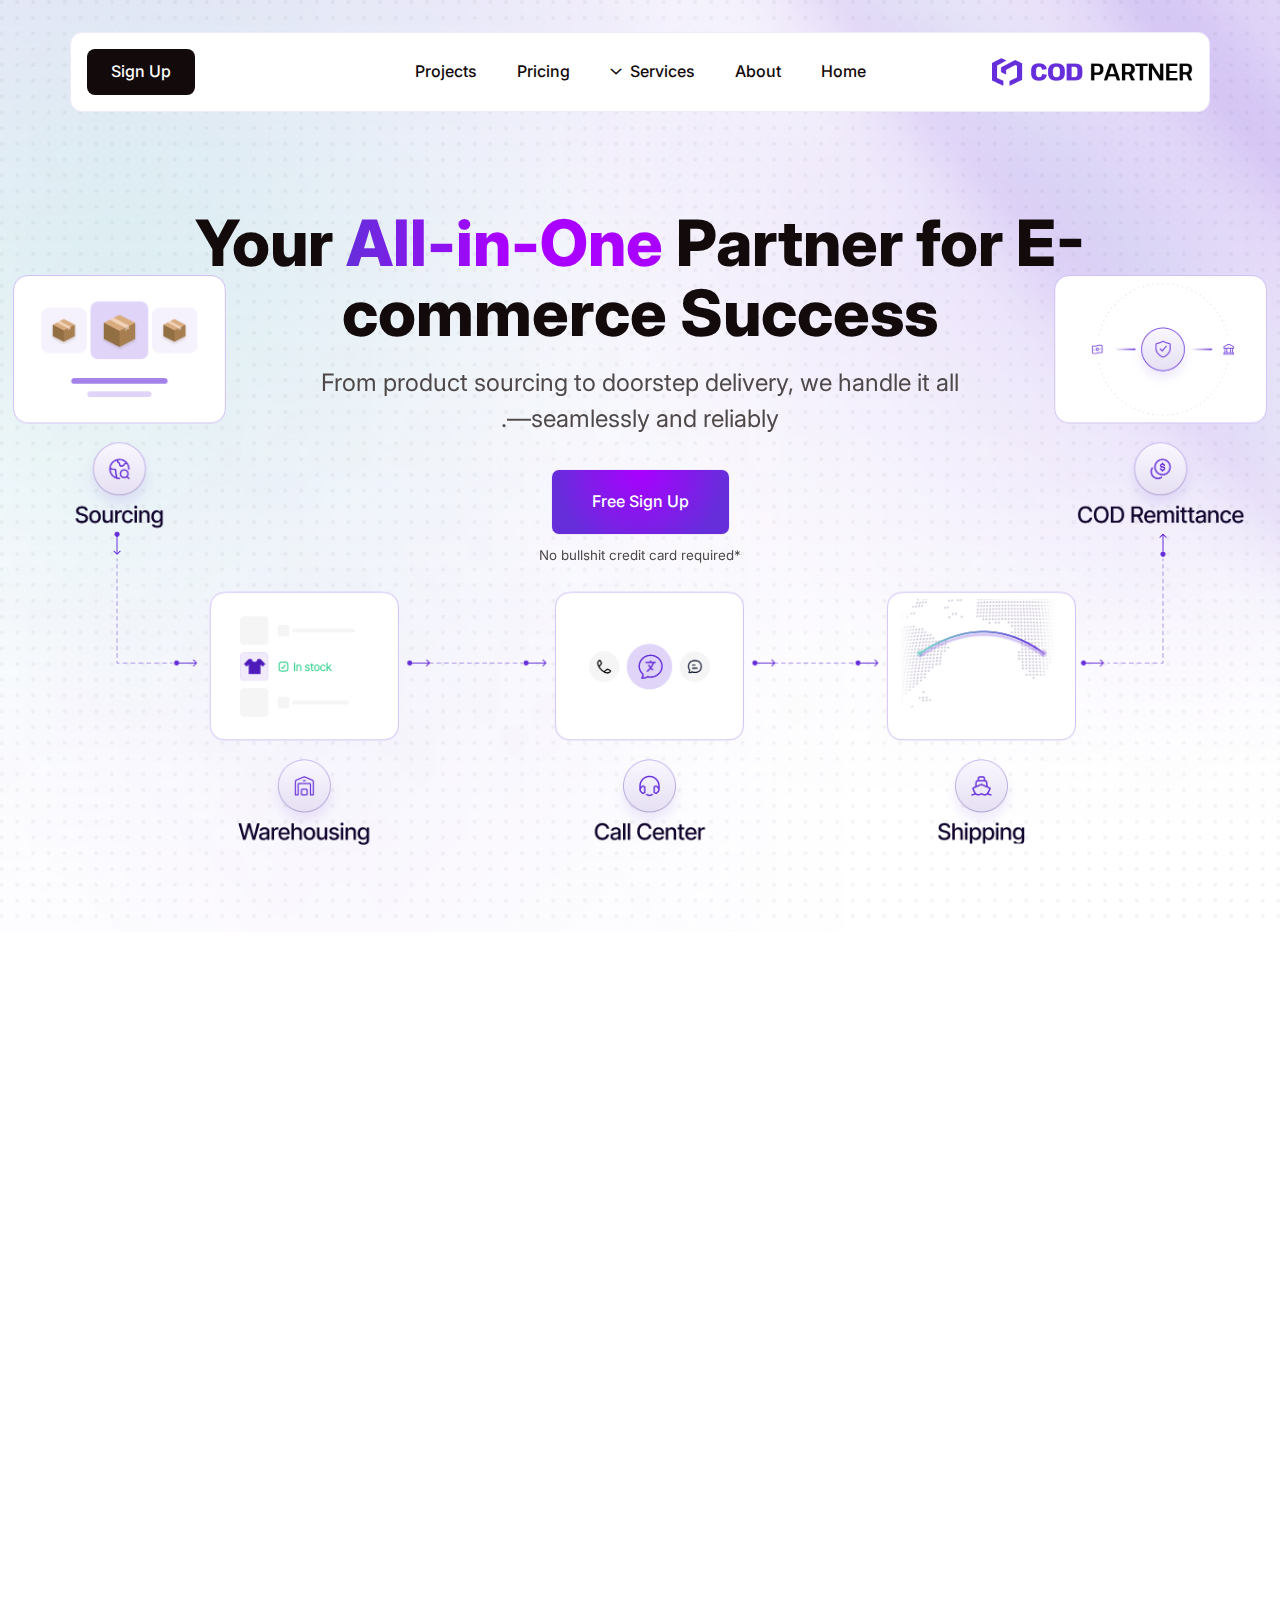
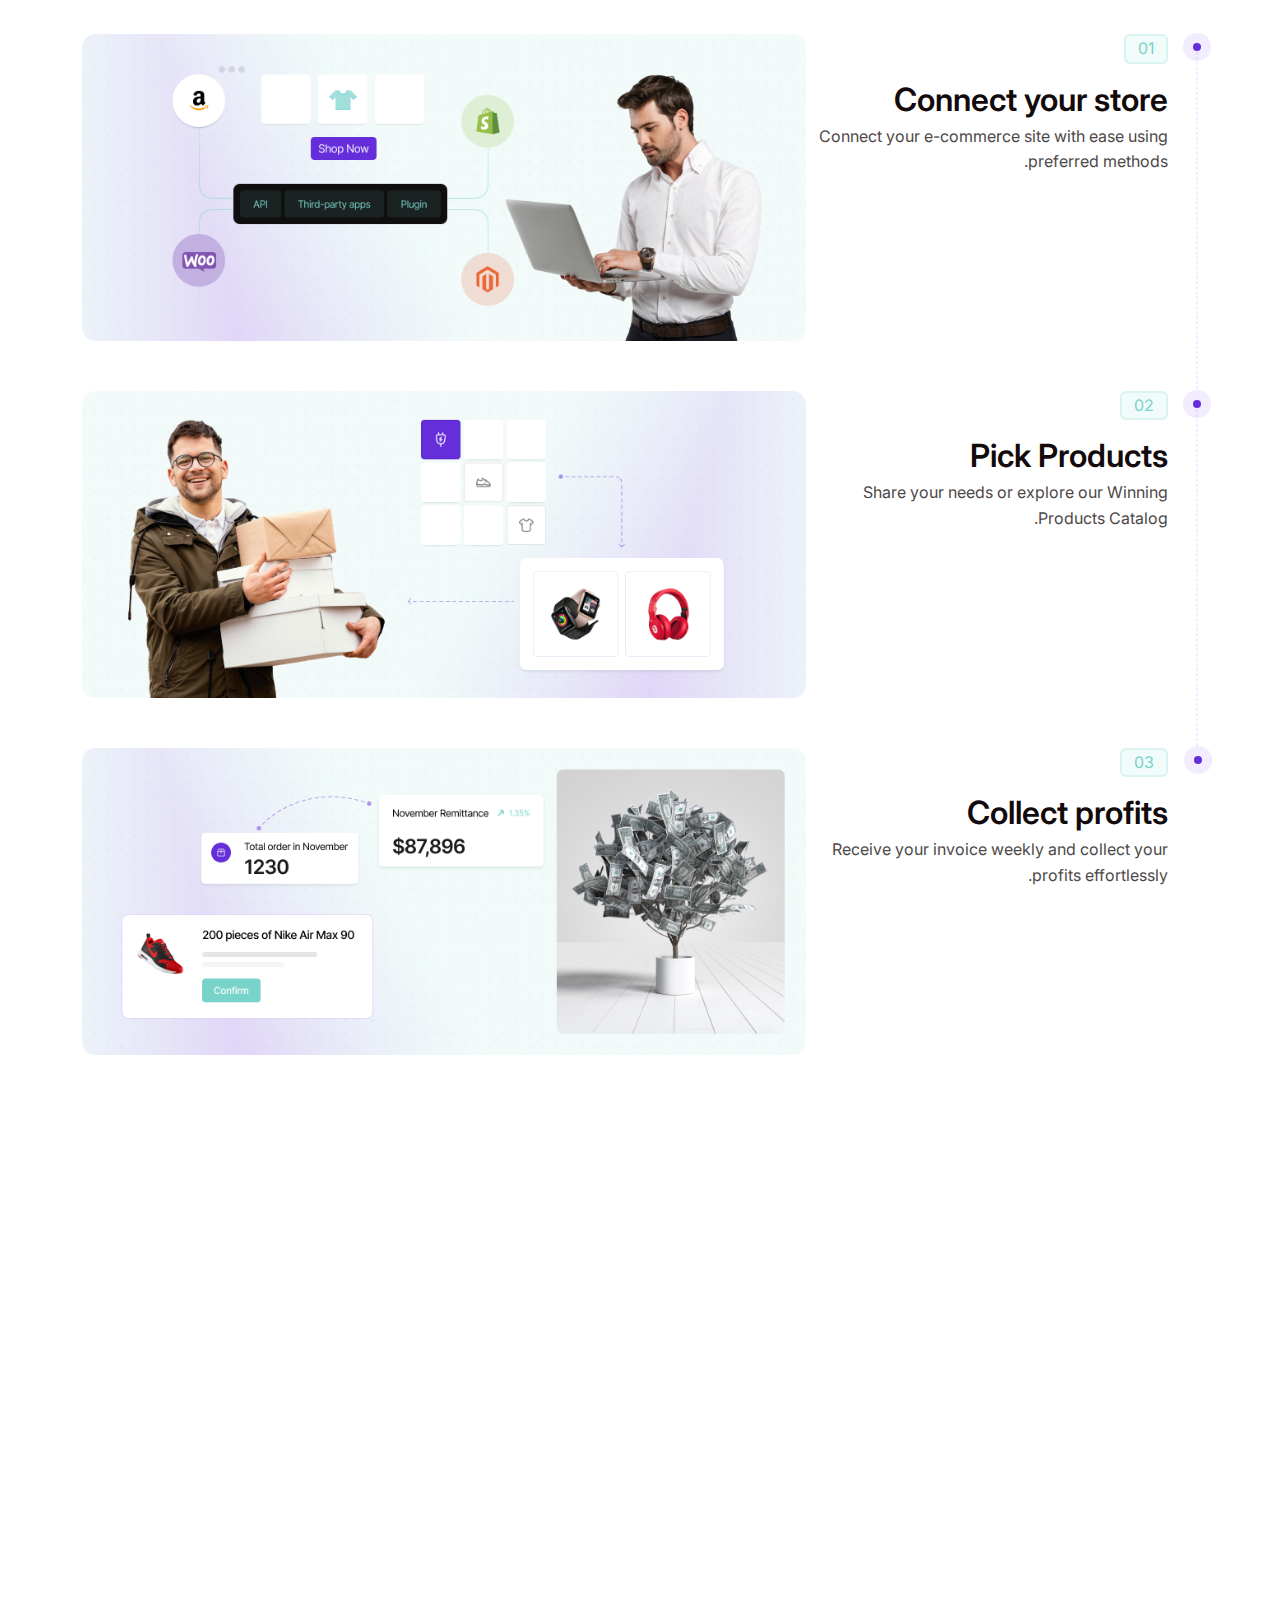
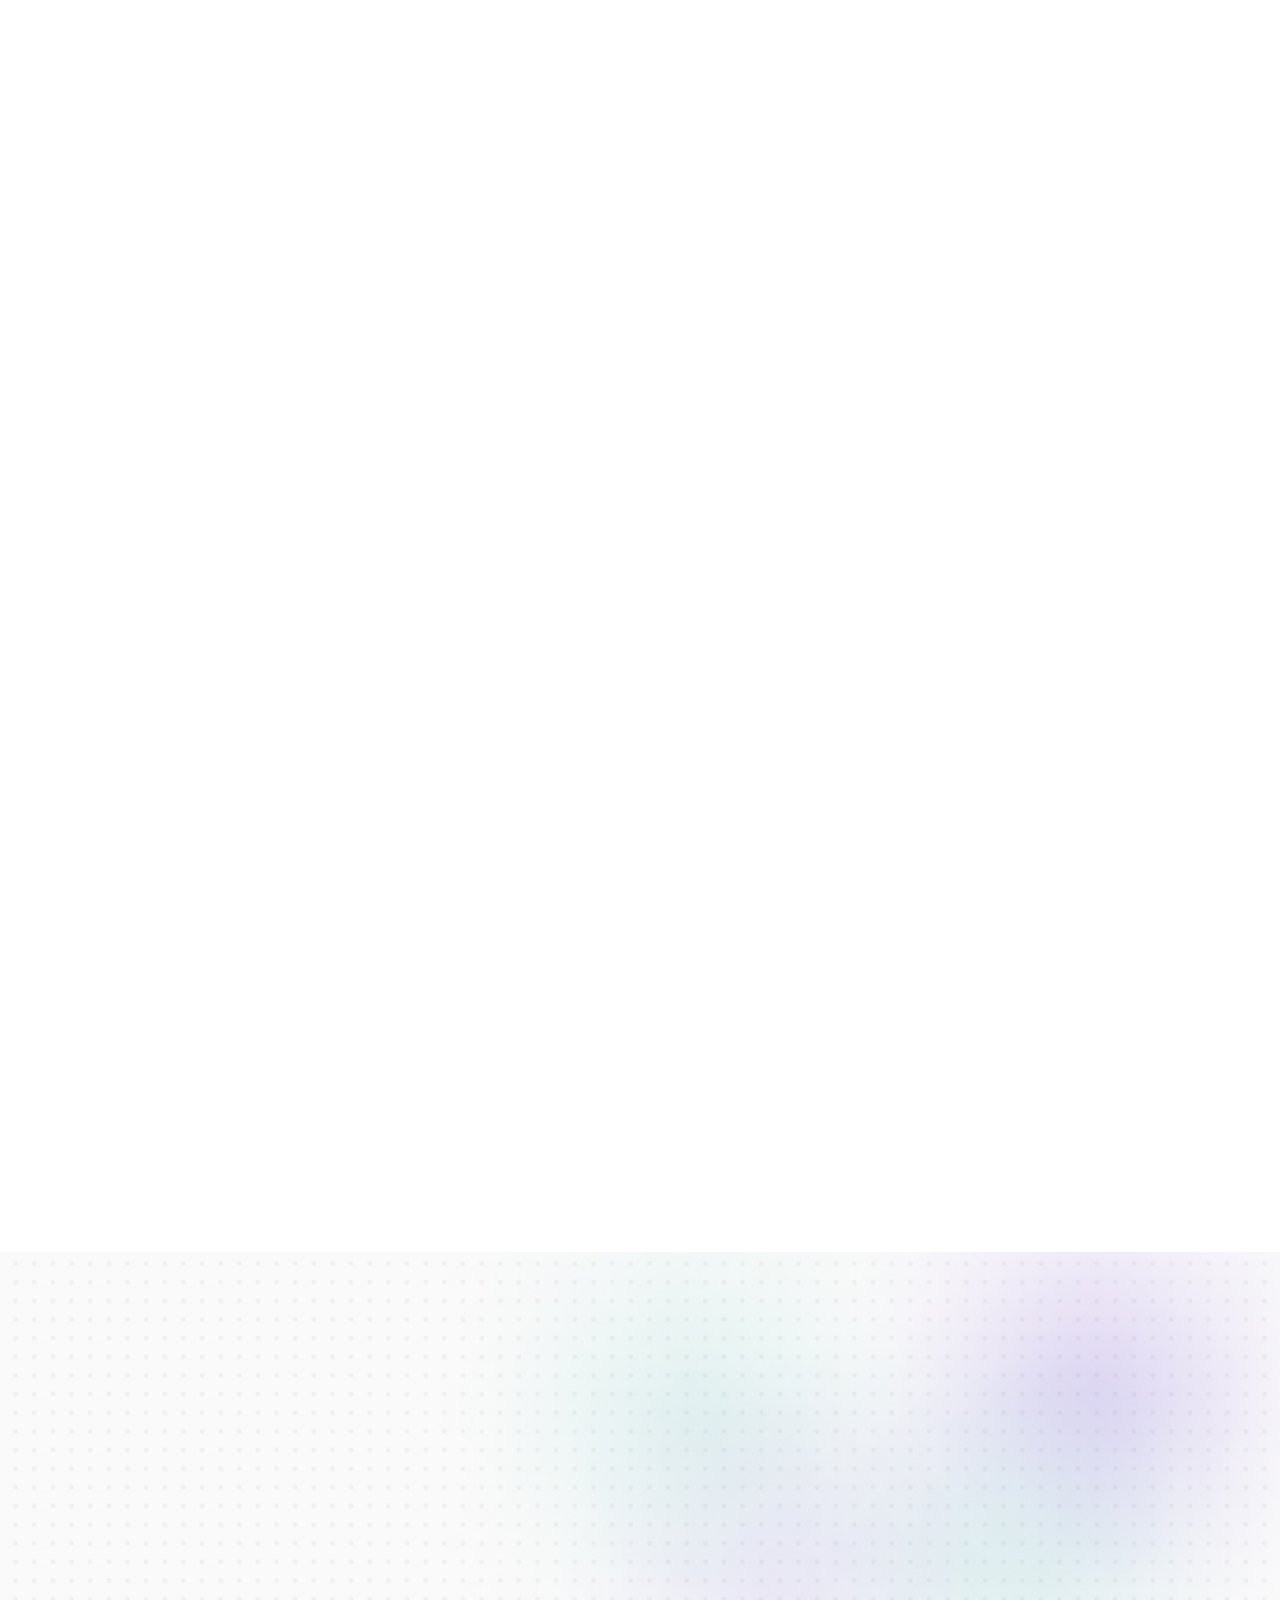
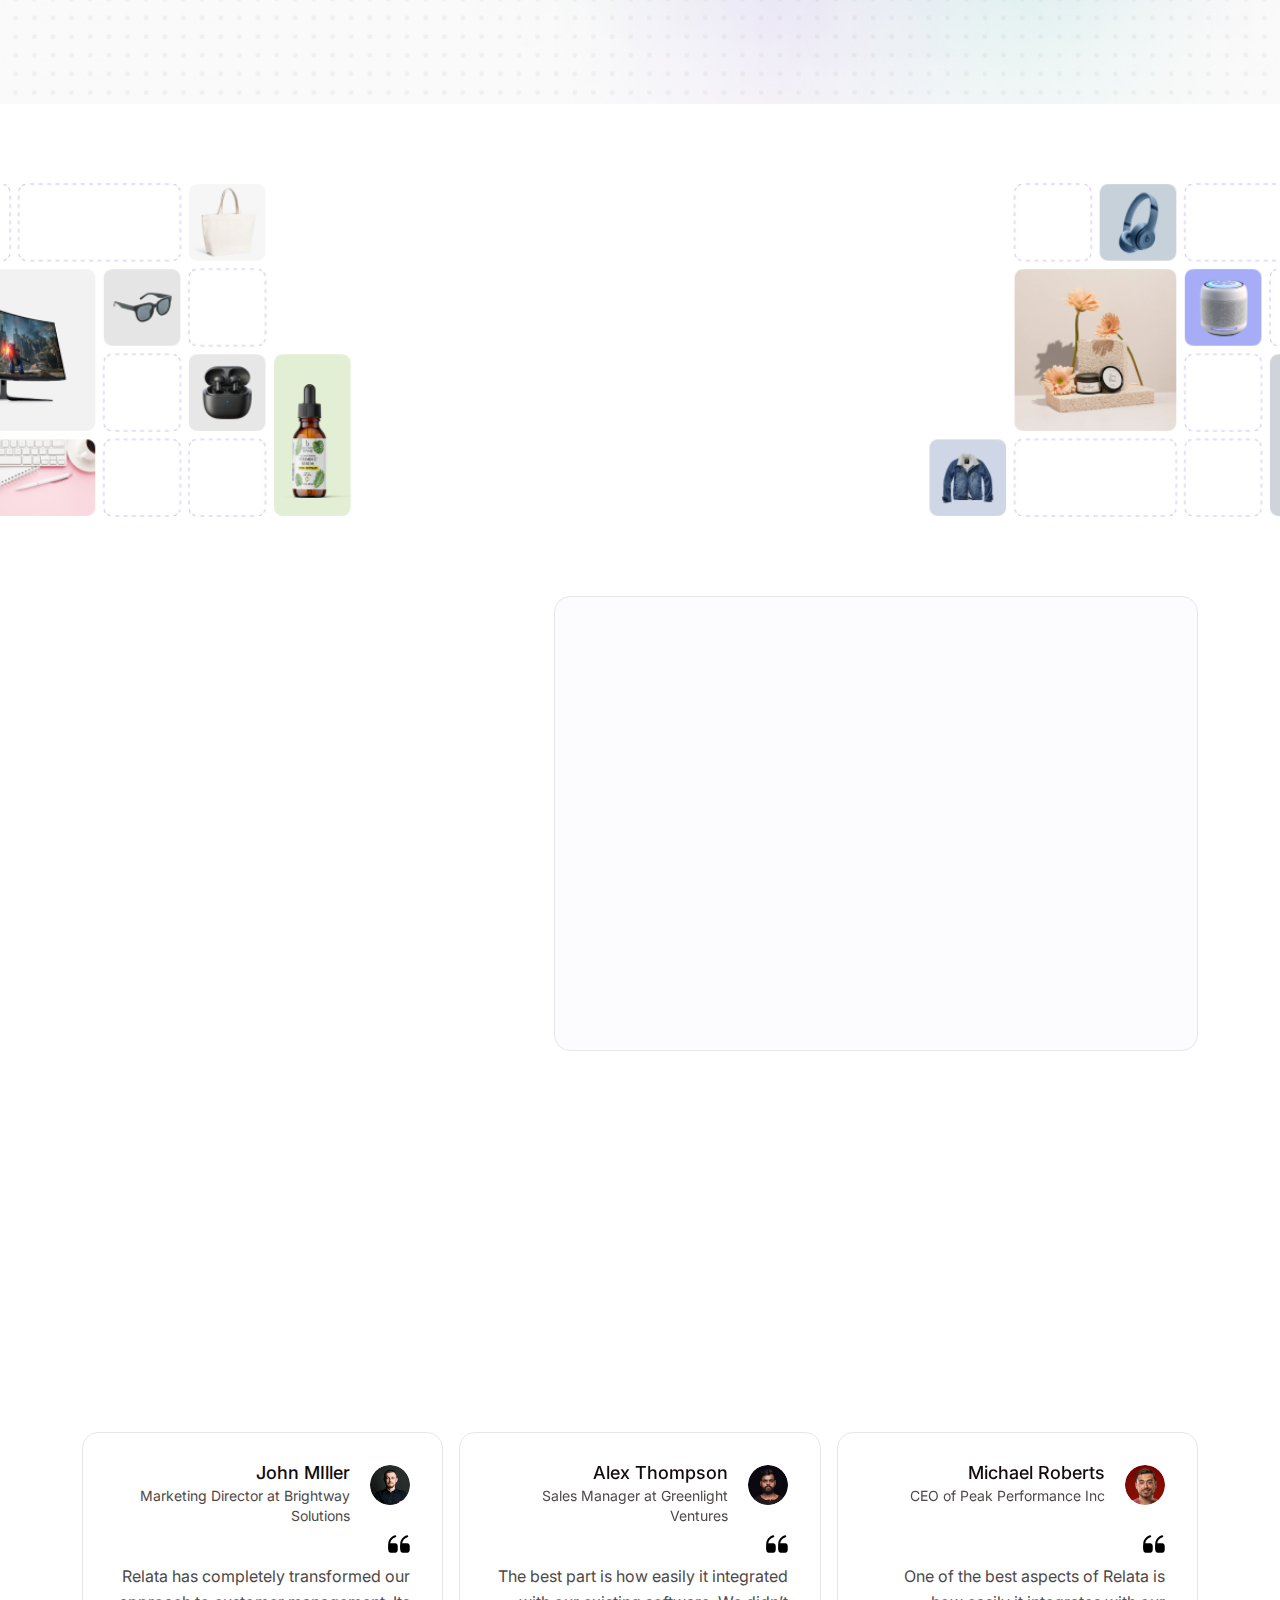
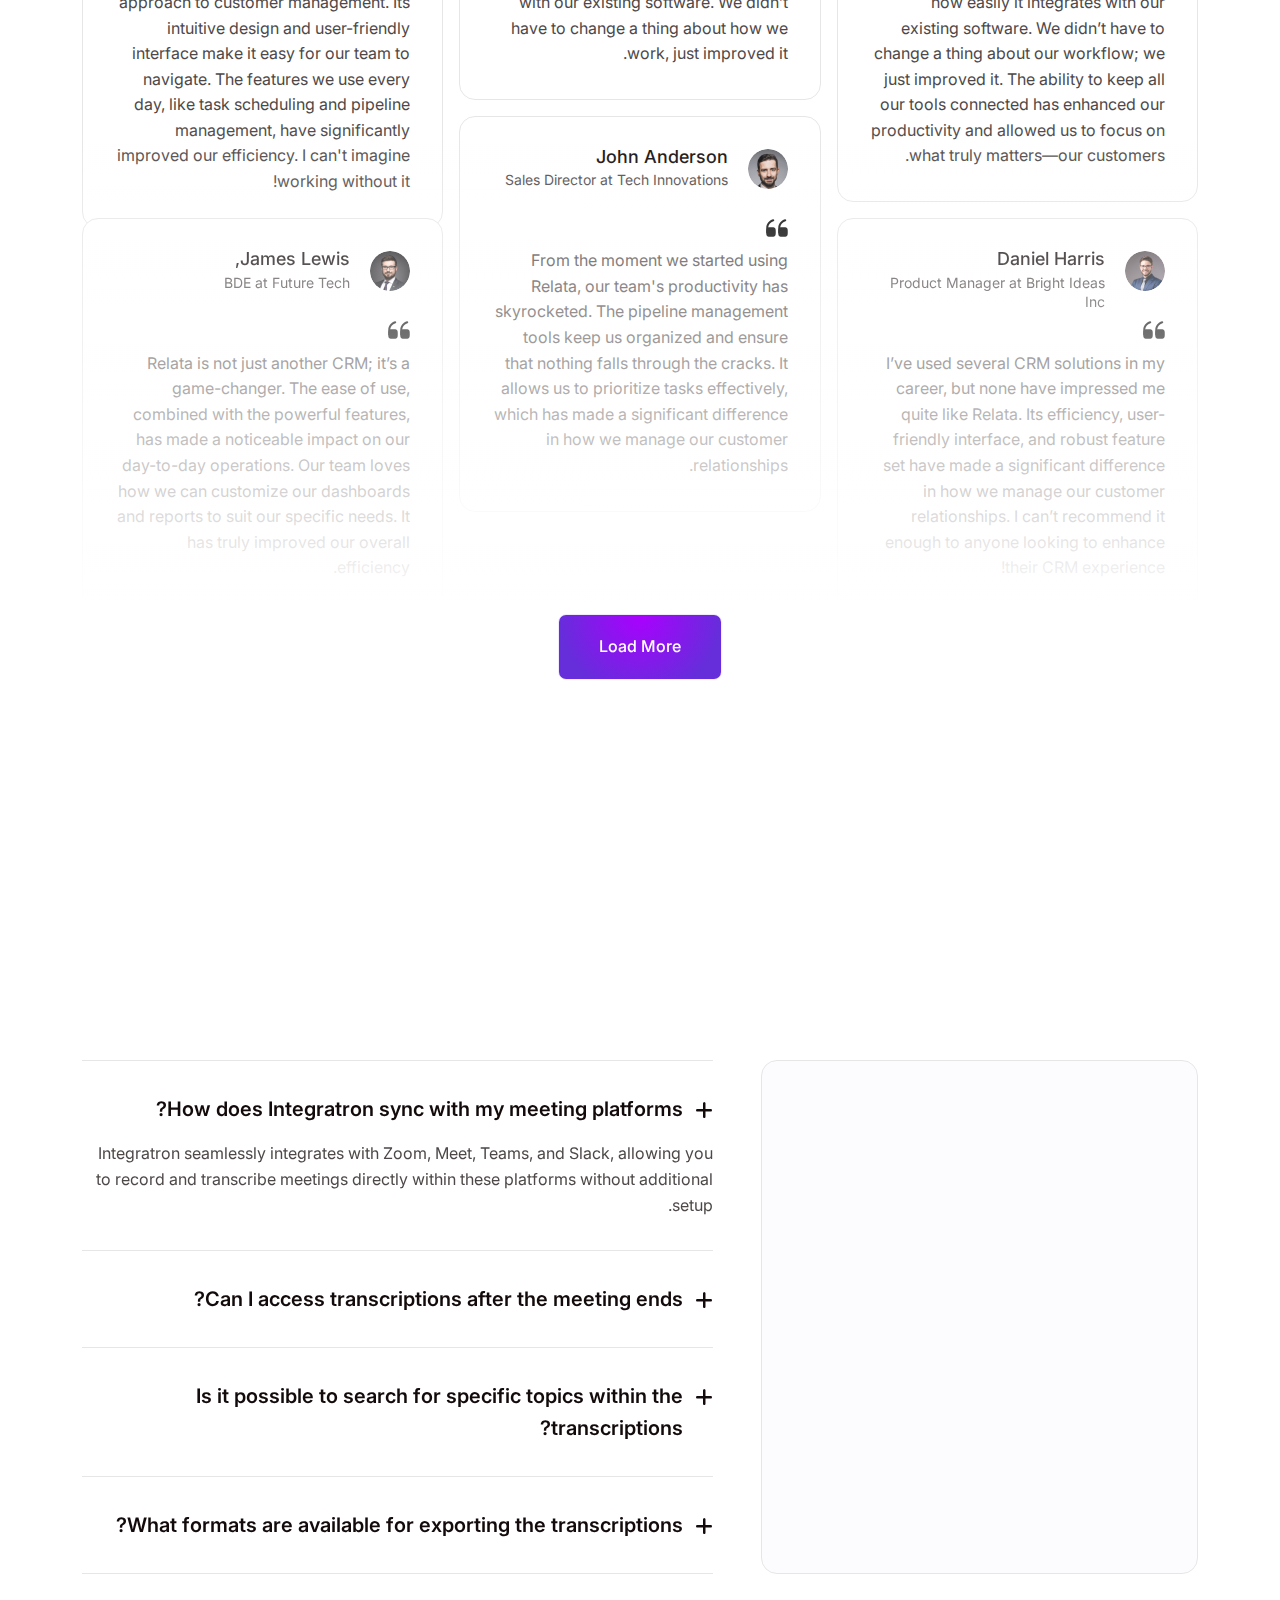
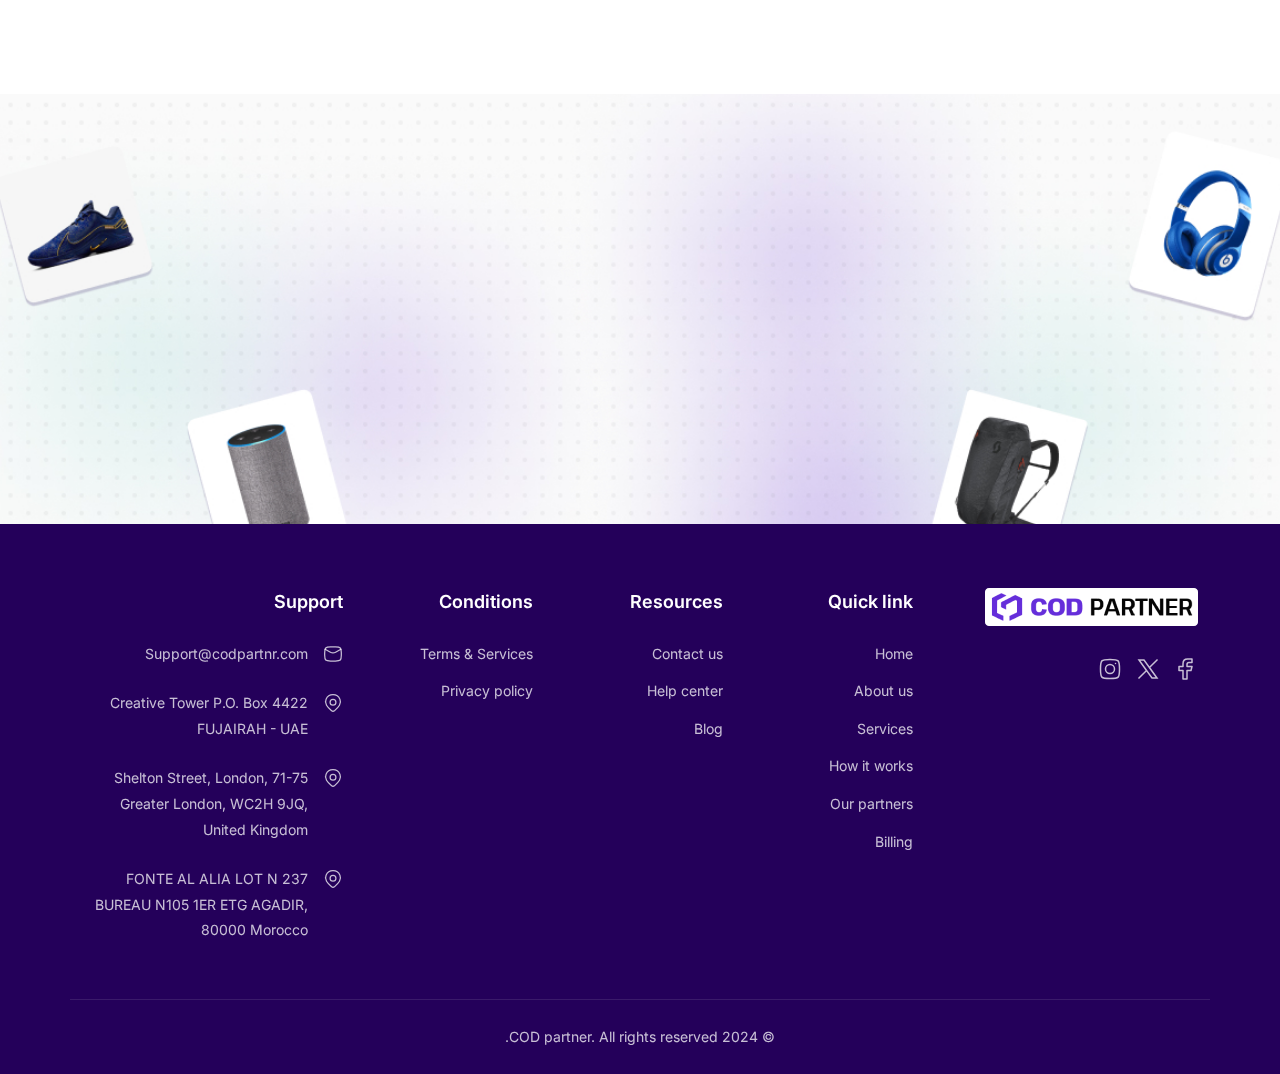
==== commit ae076175: "Update issue" ====
--- a/index.html
+++ b/index.html
@@ -219,17 +219,20 @@
             <div class="container">
                 <div class="row justify-content-center">
                     <div class="col-lg-10 text-center">
-                        <h1 class="header__title" data-aos="fade-up" data-aos-duration="1000" data-aos-delay="0">Your <span class="gradient__color">All-in-One</span> Partner for
+                        <h1 class="header__title" data-aos="fade-up" data-aos-duration="1000" data-aos-delay="0">Your
+                            <span class="gradient__color">All-in-One</span> Partner for
                             E-commerce Success</h1>
                         <div class="header__subtitle" data-aos="fade-up" data-aos-duration="1000" data-aos-delay="100">
                             <p>From product sourcing to doorstep delivery, we handle it all—seamlessly and reliably.</p>
                         </div>
-                        <a href="/" class="button primary" data-aos="fade-up" data-aos-duration="1000" data-aos-delay="200" >Free Sign up</a>
-                        <p data-aos="fade-up" data-aos-duration="1000" data-aos-delay="300"><small>*No bullshit credit card required</small></p>
-                    </div>
-                </div>
-            </div>
-            <div class="header__image" data-aos="zoom-out-up" data-aos-duration="1000" data-aos-delay="0" >
+                        <a href="/" class="button primary" data-aos="fade-up" data-aos-duration="1000"
+                            data-aos-delay="200">Free Sign up</a>
+                        <p data-aos="fade-up" data-aos-duration="1000" data-aos-delay="300"><small>*No bullshit credit
+                                card required</small></p>
+                    </div>
+                </div>
+            </div>
+            <div class="header__image" data-aos="zoom-out-up" data-aos-duration="1000" data-aos-delay="0">
                 <img src="./assets/images/header-image.png" alt="">
             </div>
         </header>
@@ -238,7 +241,8 @@
         <section class="trusted__partners section__padding_top">
             <div class="container">
                 <div class="section__title mb-0">
-                    <h6 class="title mb-3 mb-lg-5" data-aos="fade-up" data-aos-duration="1000" data-aos-delay="0">Trusted Partners, Consistently Delivering Excellence</h6>
+                    <h6 class="title mb-3 mb-lg-5" data-aos="fade-up" data-aos-duration="1000" data-aos-delay="0">
+                        Trusted Partners, Consistently Delivering Excellence</h6>
                 </div>
                 <div class="swiper partners__slider" data-aos="fade-up" data-aos-duration="1000" data-aos-delay="100">
                     <div class="swiper-wrapper">
@@ -293,73 +297,78 @@
             </div>
         </section>
 
-        <!-- Hwo It Work Section -->
-        <section class="how_it_work section__padding_top">
-            <div class="container">
-                <div class="row justify-content-center">
-                    <div class="col-lg-10">
-                        <div class="section__title">
-                            <div class="capsol" data-aos="fade-up" data-aos-duration="1000" data-aos-delay="0">How It Work</div>
-                            <h2 class="title mb-0" data-aos="fade-up" data-aos-duration="1000" data-aos-delay="100">Optimize Operations, Save Resources, and Focus on Selling!</h2>
-                        </div>
-                    </div>
-                </div>
-                <div class="single__work__item">
-                    <div class="row g-0 mt-0">
-                        <div class="col-lg-4">
-                            <div class="single__work">
-                                <div class="dot"></div>
-                                <div class="number">01</div>
-                                <h5 class="title">Connect your store</h5>
-                                <p>Connect your e-commerce site with ease using preferred methods.</p>
-                            </div>
-                        </div>
-                        <div class="col-lg-8">
-                            <figure class="single__image">
-                                <img src="./assets/images/single-work1.png" alt="">
-                            </figure>
-                        </div>
-                    </div>
-                </div>
-                <div class="single__work__item">
-                    <div class="row g-0 mt-0">
-                        <div class="col-lg-4">
-                            <div class="single__work">
-                                <div class="dot"></div>
-                                <div class="number">02</div>
-                                <h5 class="title">Pick Products</h5>
-                                <p>Share your needs or explore our Winning Products Catalog.</p>
-                            </div>
-                        </div>
-                        <div class="col-lg-8">
-                            <figure class="single__image">
-                                <img src="./assets/images/single-work2.png" alt="">
-                            </figure>
-                        </div>
-                    </div>
-                </div>
-                <div class="single__work__item">
-                    <div class="row g-0 mt-0">
-                        <div class="col-lg-4">
-                            <div class="single__work">
-                                <div class="dot"></div>
-                                <div class="number">03</div>
-                                <h5 class="title">Collect profits</h5>
-                                <p>Receive your invoice weekly and collect your profits effortlessly.</p>
-                            </div>
-                        </div>
-                        <div class="col-lg-8">
-                            <figure class="single__image">
-                                <img src="./assets/images/single-work3.png" alt="">
-                            </figure>
-                        </div>
-                    </div>
-                </div>
-
-            </div>
-        </section>
-
-
+    </div>
+
+    <!-- Hwo It Work Section -->
+    <section class="how_it_work section__padding_top">
+        <div class="container">
+            <div class="row justify-content-center">
+                <div class="col-lg-10">
+                    <div class="section__title">
+                        <div class="capsol" data-aos="fade-up" data-aos-duration="1000" data-aos-delay="0">How It Work
+                        </div>
+                        <h2 class="title mb-0" data-aos="fade-up" data-aos-duration="1000" data-aos-delay="100">Optimize
+                            Operations, Save Resources, and Focus on Selling!</h2>
+                    </div>
+                </div>
+            </div>
+            <div class="single__work__item">
+                <div class="row g-0 mt-0">
+                    <div class="col-lg-4">
+                        <div class="single__work">
+                            <div class="dot"></div>
+                            <div class="number">01</div>
+                            <h5 class="title">Connect your store</h5>
+                            <p>Connect your e-commerce site with ease using preferred methods.</p>
+                        </div>
+                    </div>
+                    <div class="col-lg-8">
+                        <figure class="single__image">
+                            <img src="./assets/images/single-work1.png" alt="">
+                        </figure>
+                    </div>
+                </div>
+            </div>
+            <div class="single__work__item">
+                <div class="row g-0 mt-0">
+                    <div class="col-lg-4">
+                        <div class="single__work">
+                            <div class="dot"></div>
+                            <div class="number">02</div>
+                            <h5 class="title">Pick Products</h5>
+                            <p>Share your needs or explore our Winning Products Catalog.</p>
+                        </div>
+                    </div>
+                    <div class="col-lg-8">
+                        <figure class="single__image">
+                            <img src="./assets/images/single-work2.png" alt="">
+                        </figure>
+                    </div>
+                </div>
+            </div>
+            <div class="single__work__item">
+                <div class="row g-0 mt-0">
+                    <div class="col-lg-4">
+                        <div class="single__work">
+                            <div class="dot"></div>
+                            <div class="number">03</div>
+                            <h5 class="title">Collect profits</h5>
+                            <p>Receive your invoice weekly and collect your profits effortlessly.</p>
+                        </div>
+                    </div>
+                    <div class="col-lg-8">
+                        <figure class="single__image">
+                            <img src="./assets/images/single-work3.png" alt="">
+                        </figure>
+                    </div>
+                </div>
+            </div>
+
+        </div>
+    </section>
+
+
+    <div class="page__wrapper">
 
 
         <!-- Key Service Section -->
@@ -368,8 +377,10 @@
                 <div class="row justify-content-center">
                     <div class="col-lg-10">
                         <div class="section__title">
-                            <div class="capsol" data-aos="fade-up" data-aos-duration="1000" data-aos-delay="0">Key Service</div>
-                            <h2 class="title mb-0" data-aos="fade-up" data-aos-duration="1000" data-aos-delay="100">Maximize Profits with Our Premium E-commerce Services.</h2>
+                            <div class="capsol" data-aos="fade-up" data-aos-duration="1000" data-aos-delay="0">Key
+                                Service</div>
+                            <h2 class="title mb-0" data-aos="fade-up" data-aos-duration="1000" data-aos-delay="100">
+                                Maximize Profits with Our Premium E-commerce Services.</h2>
                         </div>
                     </div>
                 </div>
@@ -448,7 +459,8 @@
 
         <section class="client__area section__padding">
             <div class="container">
-                <h6 class="mb-3 mb-lg-5 text-center" data-aos="fade-up" data-aos-duration="1000" data-aos-delay="0">As Seen on</h6>
+                <h6 class="mb-3 mb-lg-5 text-center" data-aos="fade-up" data-aos-duration="1000" data-aos-delay="0">As
+                    Seen on</h6>
                 <div class="swiper client__slider" data-aos="fade-up" data-aos-duration="1000" data-aos-delay="100">
                     <div class="swiper-wrapper">
                         <div class="swiper-slide">
@@ -499,8 +511,10 @@
                 <div class="row align-items-center g-4">
                     <div class="col-lg-5">
                         <div class="section__title text-start mb-0">
-                            <div class="capsol" data-aos="fade-up" data-aos-duration="1000" data-aos-delay="0">Countries We Serve</div>
-                            <h2 class="title mb-2" data-aos="fade-up" data-aos-duration="1000" data-aos-delay="100">Global Outreach</h2>
+                            <div class="capsol" data-aos="fade-up" data-aos-duration="1000" data-aos-delay="0">Countries
+                                We Serve</div>
+                            <h2 class="title mb-2" data-aos="fade-up" data-aos-duration="1000" data-aos-delay="100">
+                                Global Outreach</h2>
                             <div class="description" data-aos="fade-up" data-aos-duration="1000" data-aos-delay="200">
                                 <p>Empowering e-commerce entrepreneurs with seamless support across multiple countries,
                                     ensuring your business thrives globally.</p>
@@ -508,7 +522,7 @@
                         </div>
                     </div>
                     <div class="col-lg-6 offset-lg-1" data-aos="fade-right" data-aos-duration="1000" data-aos-delay="0">
-                        <div class="swiper outreach__slider one mb-3" >
+                        <div class="swiper outreach__slider one mb-3">
                             <div class="swiper-wrapper">
                                 <div class="swiper-slide">
                                     <div class="single__image"><img src="./assets/images/outreach-1.png"
@@ -582,11 +596,15 @@
             <div class="container">
                 <div class="row justify-content-center">
                     <div class="col-lg-7 text-center">
-                        <h3 class="header__title mb-4" data-aos="fade-up" data-aos-duration="1000" data-aos-delay="0">Your Network, Your Rewards</h3>
-                        <div class="description mb-4 pb-1" data-aos="fade-up" data-aos-duration="1000" data-aos-delay="100">Join our affiliate program and unlock unlimited earning
+                        <h3 class="header__title mb-4" data-aos="fade-up" data-aos-duration="1000" data-aos-delay="0">
+                            Your Network, Your Rewards</h3>
+                        <div class="description mb-4 pb-1" data-aos="fade-up" data-aos-duration="1000"
+                            data-aos-delay="100">Join our affiliate program and unlock unlimited earning
                             potential by sharing our services with your network.</div>
-                        <a href="/" class="button primary" data-aos="fade-up" data-aos-duration="1000" data-aos-delay="200">Apply Now</a>
-                        <p data-aos="fade-up" data-aos-duration="1000" data-aos-delay="300"><small>*No bullshit credit card required</small></p>
+                        <a href="/" class="button primary" data-aos="fade-up" data-aos-duration="1000"
+                            data-aos-delay="200">Apply Now</a>
+                        <p data-aos="fade-up" data-aos-duration="1000" data-aos-delay="300"><small>*No bullshit credit
+                                card required</small></p>
                     </div>
                 </div>
             </div>
@@ -599,20 +617,25 @@
                     <div class="col-lg-7">
                         <div class="gray__round__box flex-center">
                             <div class="section__title text-start mb-0">
-                                <div class="capsol mb-3" data-aos="fade-up" data-aos-duration="1000" data-aos-delay="0">Statistic</div>
-                                <h3 class="title mb-4 pb-2" data-aos="fade-up" data-aos-duration="1000" data-aos-delay="100">Driving E-Commerce Success Through Powerful Numbers</h3>
+                                <div class="capsol mb-3" data-aos="fade-up" data-aos-duration="1000" data-aos-delay="0">
+                                    Statistic</div>
+                                <h3 class="title mb-4 pb-2" data-aos="fade-up" data-aos-duration="1000"
+                                    data-aos-delay="100">Driving E-Commerce Success Through Powerful Numbers</h3>
                                 <div class="row g-3 row-cols-1 row-cols-sm-3">
-                                    <div class="col" data-aos="fade-right" data-aos-duration="1000" data-aos-delay="200">
+                                    <div class="col" data-aos="fade-right" data-aos-duration="1000"
+                                        data-aos-delay="200">
                                         <h4 class="mb-2 primary__color"><span class="counter" data-count="100">0</span>%
                                         </h4>
                                         <div>Client Satisfaction</div>
                                     </div>
-                                    <div class="col" data-aos="fade-right" data-aos-duration="1000" data-aos-delay="300">
+                                    <div class="col" data-aos="fade-right" data-aos-duration="1000"
+                                        data-aos-delay="300">
                                         <h4 class="mb-2 primary__color"><span class="counter" data-count="99">0</span>%
                                         </h4>
                                         <div>Success Rating</div>
                                     </div>
-                                    <div class="col" data-aos="fade-right" data-aos-duration="1000" data-aos-delay="400">
+                                    <div class="col" data-aos="fade-right" data-aos-duration="1000"
+                                        data-aos-delay="400">
                                         <h4 class="mb-2 primary__color"><span class="counter" data-count="80">0</span>%
                                         </h4>
                                         <div>Projects Completed</div>
@@ -637,8 +660,10 @@
                 <div class="row justify-content-center">
                     <div class="col-lg-10">
                         <div class="section__title">
-                            <div class="capsol" data-aos="fade-up" data-aos-duration="1000" data-aos-delay="0">Testimonial</div>
-                            <h2 class="title mb-0" data-aos="fade-up" data-aos-duration="1000" data-aos-delay="100">Success Stories from Thriving Entrepreneurs</h2>
+                            <div class="capsol" data-aos="fade-up" data-aos-duration="1000" data-aos-delay="0">
+                                Testimonial</div>
+                            <h2 class="title mb-0" data-aos="fade-up" data-aos-duration="1000" data-aos-delay="100">
+                                Success Stories from Thriving Entrepreneurs</h2>
                         </div>
                     </div>
                 </div>
@@ -952,7 +977,8 @@
                     <div class="col-lg-8">
                         <div class="section__title">
                             <div class="capsol" data-aos="fade-up" data-aos-duration="1000" data-aos-delay="0">FAQ</div>
-                            <h2 class="title mb-0" data-aos="fade-up" data-aos-duration="1000" data-aos-delay="100">Clarifying Your Doubts,One Answer at a Time.</h2>
+                            <h2 class="title mb-0" data-aos="fade-up" data-aos-duration="1000" data-aos-delay="100">
+                                Clarifying Your Doubts,One Answer at a Time.</h2>
                         </div>
                     </div>
                 </div>
@@ -960,10 +986,13 @@
                 <div class="row g-5">
                     <div class="col-lg-5">
                         <div class="gray__round__box flex-center">
-                            <h4 class="mb-3" data-aos="fade-up" data-aos-duration="1000" data-aos-delay="0" >Didn't get<br>your answer yet?</h4>
-                            <div class="description mb-4 pb-2" data-aos="fade-up" data-aos-duration="1000" data-aos-delay="100">We haven't received your response yet. Please let us know
+                            <h4 class="mb-3" data-aos="fade-up" data-aos-duration="1000" data-aos-delay="0">Didn't
+                                get<br>your answer yet?</h4>
+                            <div class="description mb-4 pb-2" data-aos="fade-up" data-aos-duration="1000"
+                                data-aos-delay="100">We haven't received your response yet. Please let us know
                                 if you need any further assistance.</div>
-                            <a href="/" class="button primary" data-aos="fade-up" data-aos-duration="1000" data-aos-delay="200">Email Us</a>
+                            <a href="/" class="button primary" data-aos="fade-up" data-aos-duration="1000"
+                                data-aos-delay="200">Email Us</a>
                         </div>
                     </div>
                     <div class="col-lg-7">
@@ -1005,9 +1034,12 @@
             <div class="container">
                 <div class="row justify-content-center">
                     <div class="col-lg-7 text-center">
-                        <h2 class="header__title mb-4 pb-1" data-aos="fade-up" data-aos-duration="1000" data-aos-delay="0">Experience the magic</h2>
-                        <a href="/" class="button primary" data-aos="fade-up" data-aos-duration="1000" data-aos-delay="100">Sign up for free</a>
-                        <p data-aos="fade-up" data-aos-duration="1000" data-aos-delay="200"><small>*No bullshit credit card required</small></p>
+                        <h2 class="header__title mb-4 pb-1" data-aos="fade-up" data-aos-duration="1000"
+                            data-aos-delay="0">Experience the magic</h2>
+                        <a href="/" class="button primary" data-aos="fade-up" data-aos-duration="1000"
+                            data-aos-delay="100">Sign up for free</a>
+                        <p data-aos="fade-up" data-aos-duration="1000" data-aos-delay="200"><small>*No bullshit credit
+                                card required</small></p>
                     </div>
                 </div>
             </div>
--- a/assets/css/main.css
+++ b/assets/css/main.css
@@ -111,6 +111,7 @@
 /* 1. Page Wrapper */
 .page__wrapper {
     width: 100%;
+    overflow: hidden;
 }
 
 /* 2. Navbar */
@@ -237,6 +238,8 @@
 .header__area .header__image {
     text-align: center;
     margin-top: -23vw;
+    position: relative;
+    z-index: -1;
 }
 
 .header__area .header__image img {
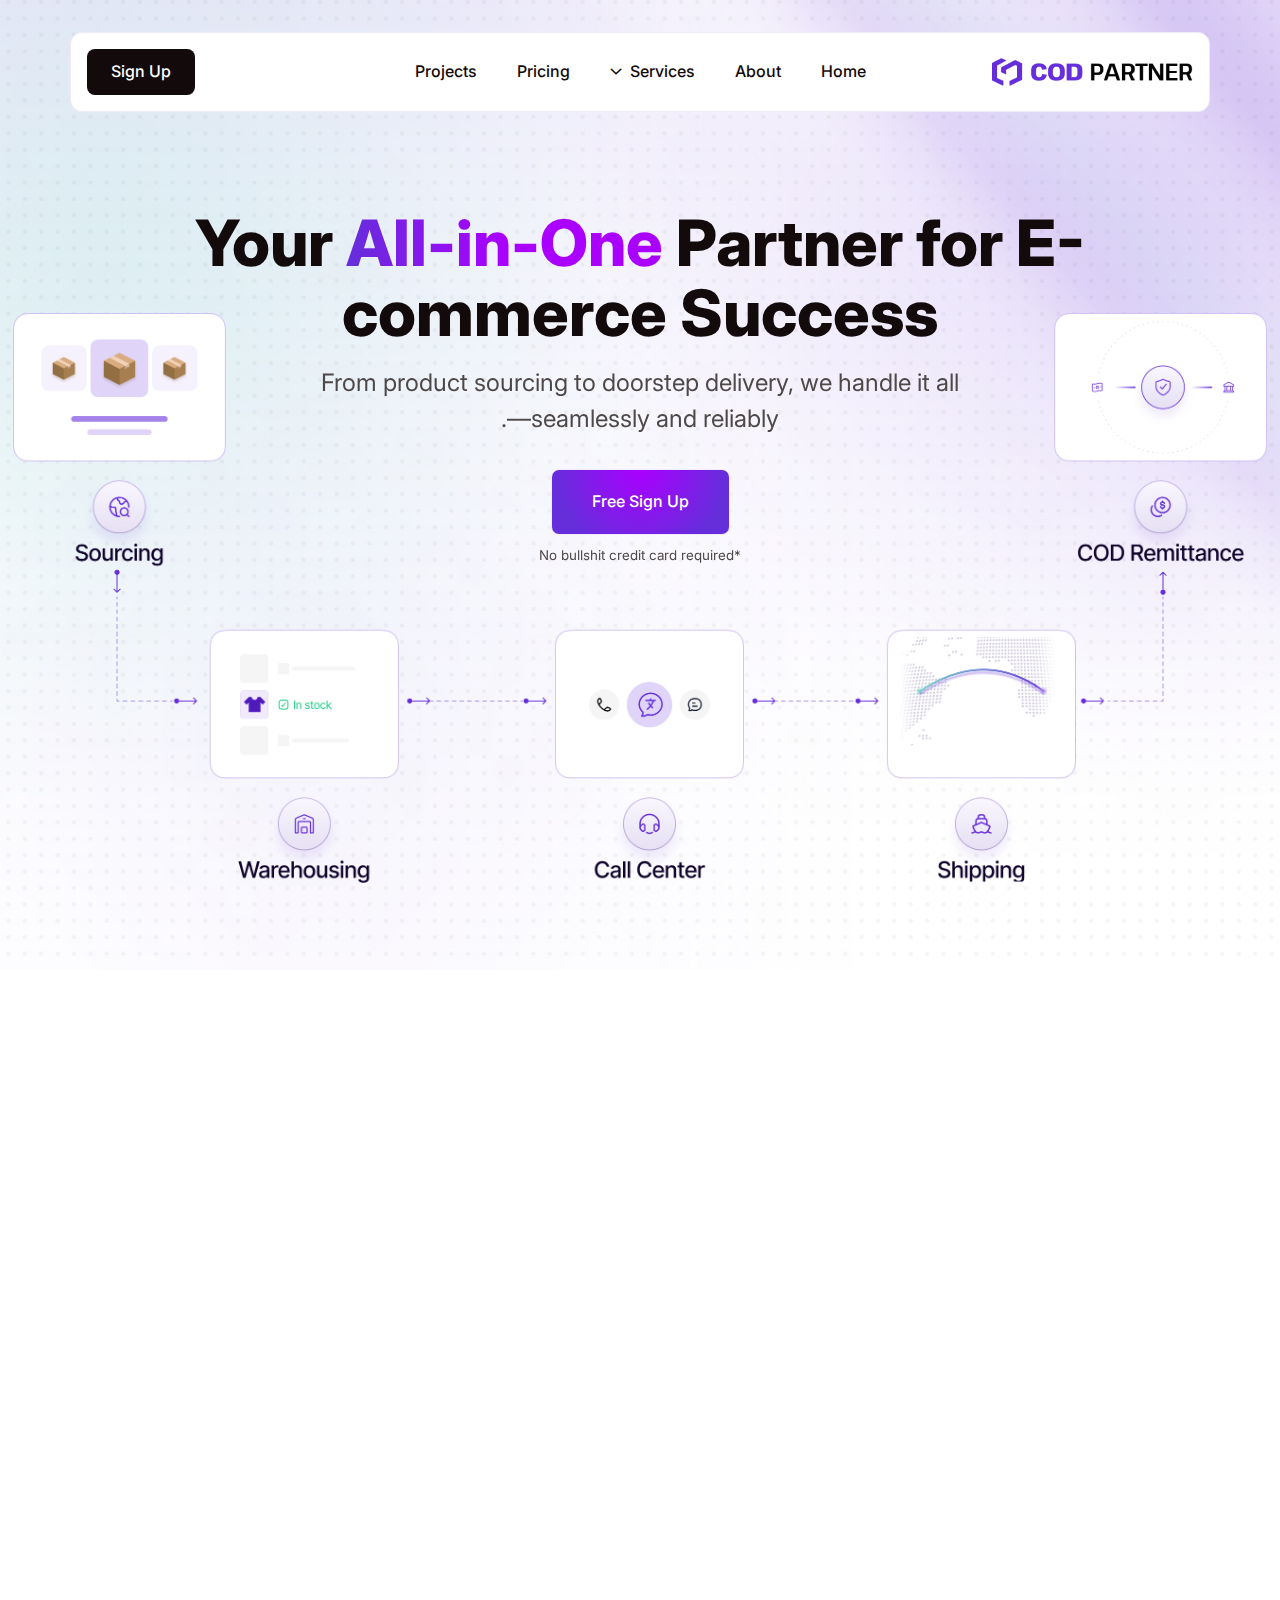
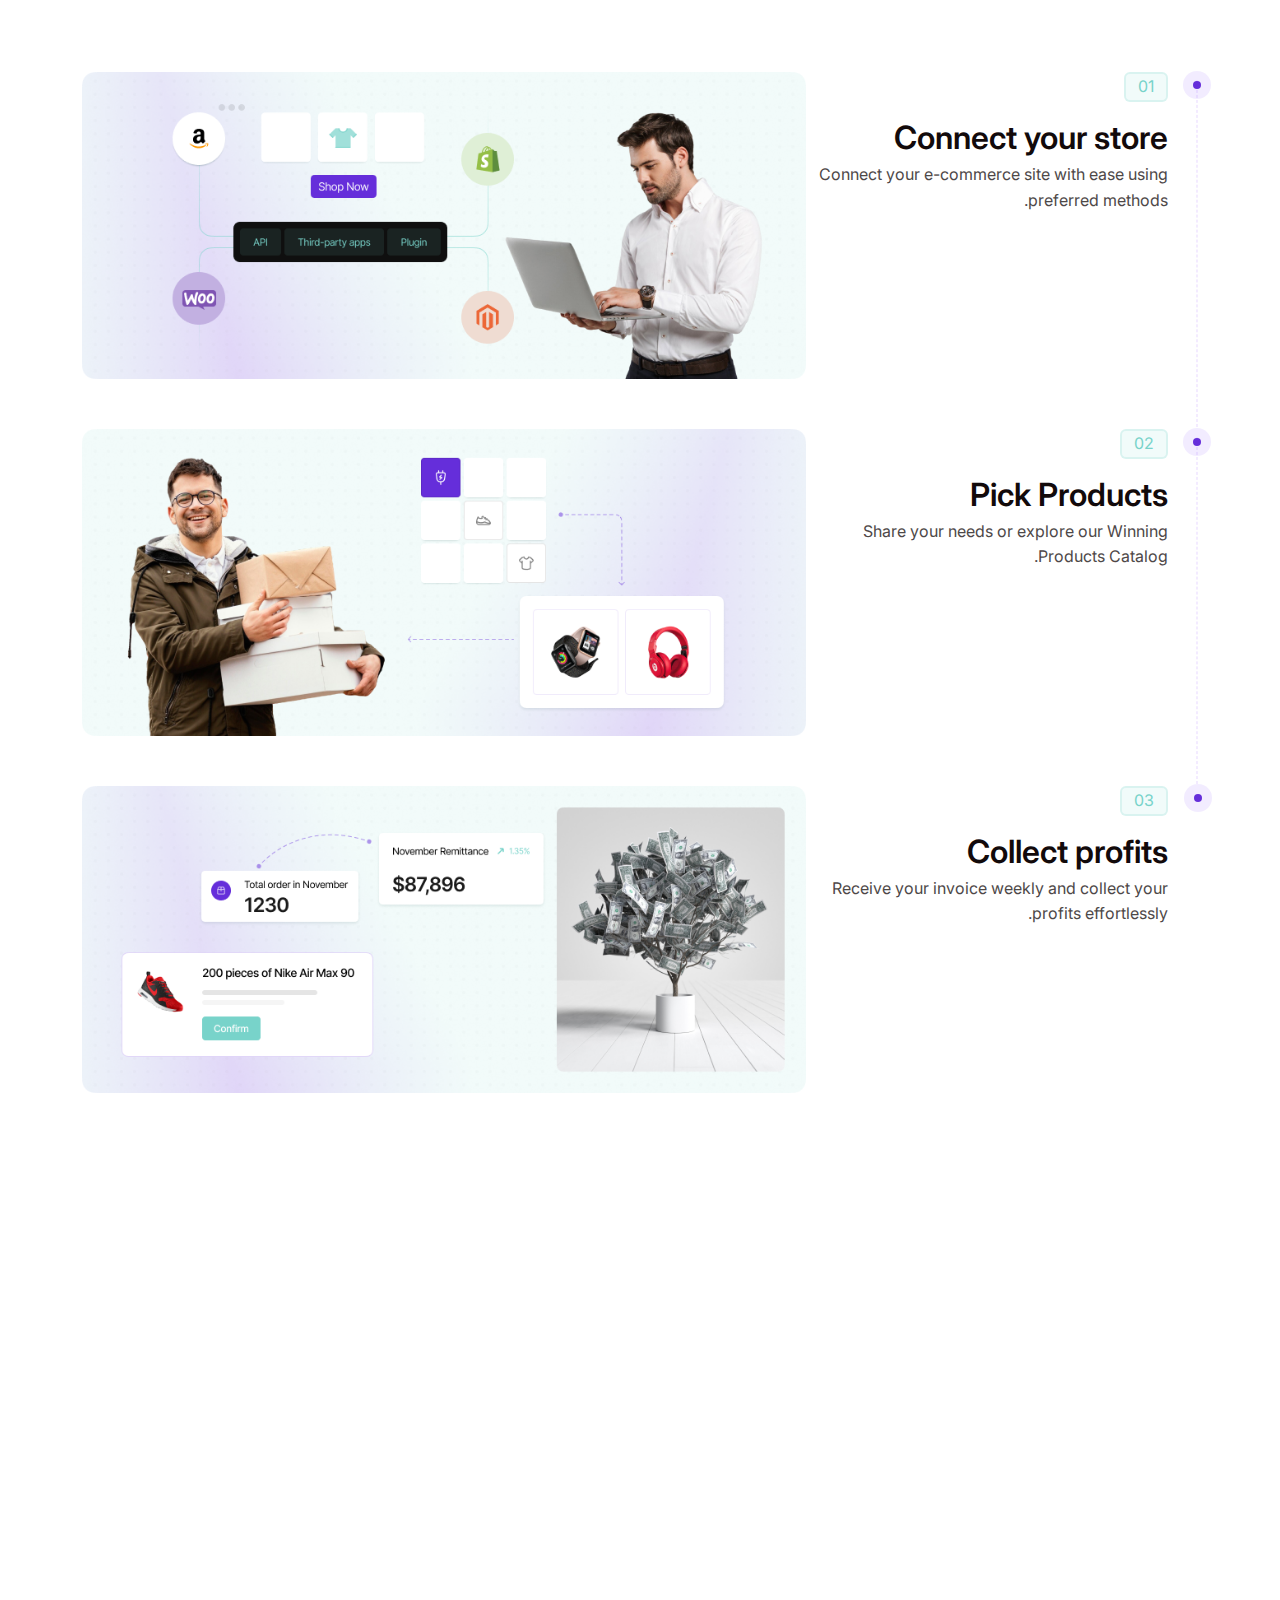
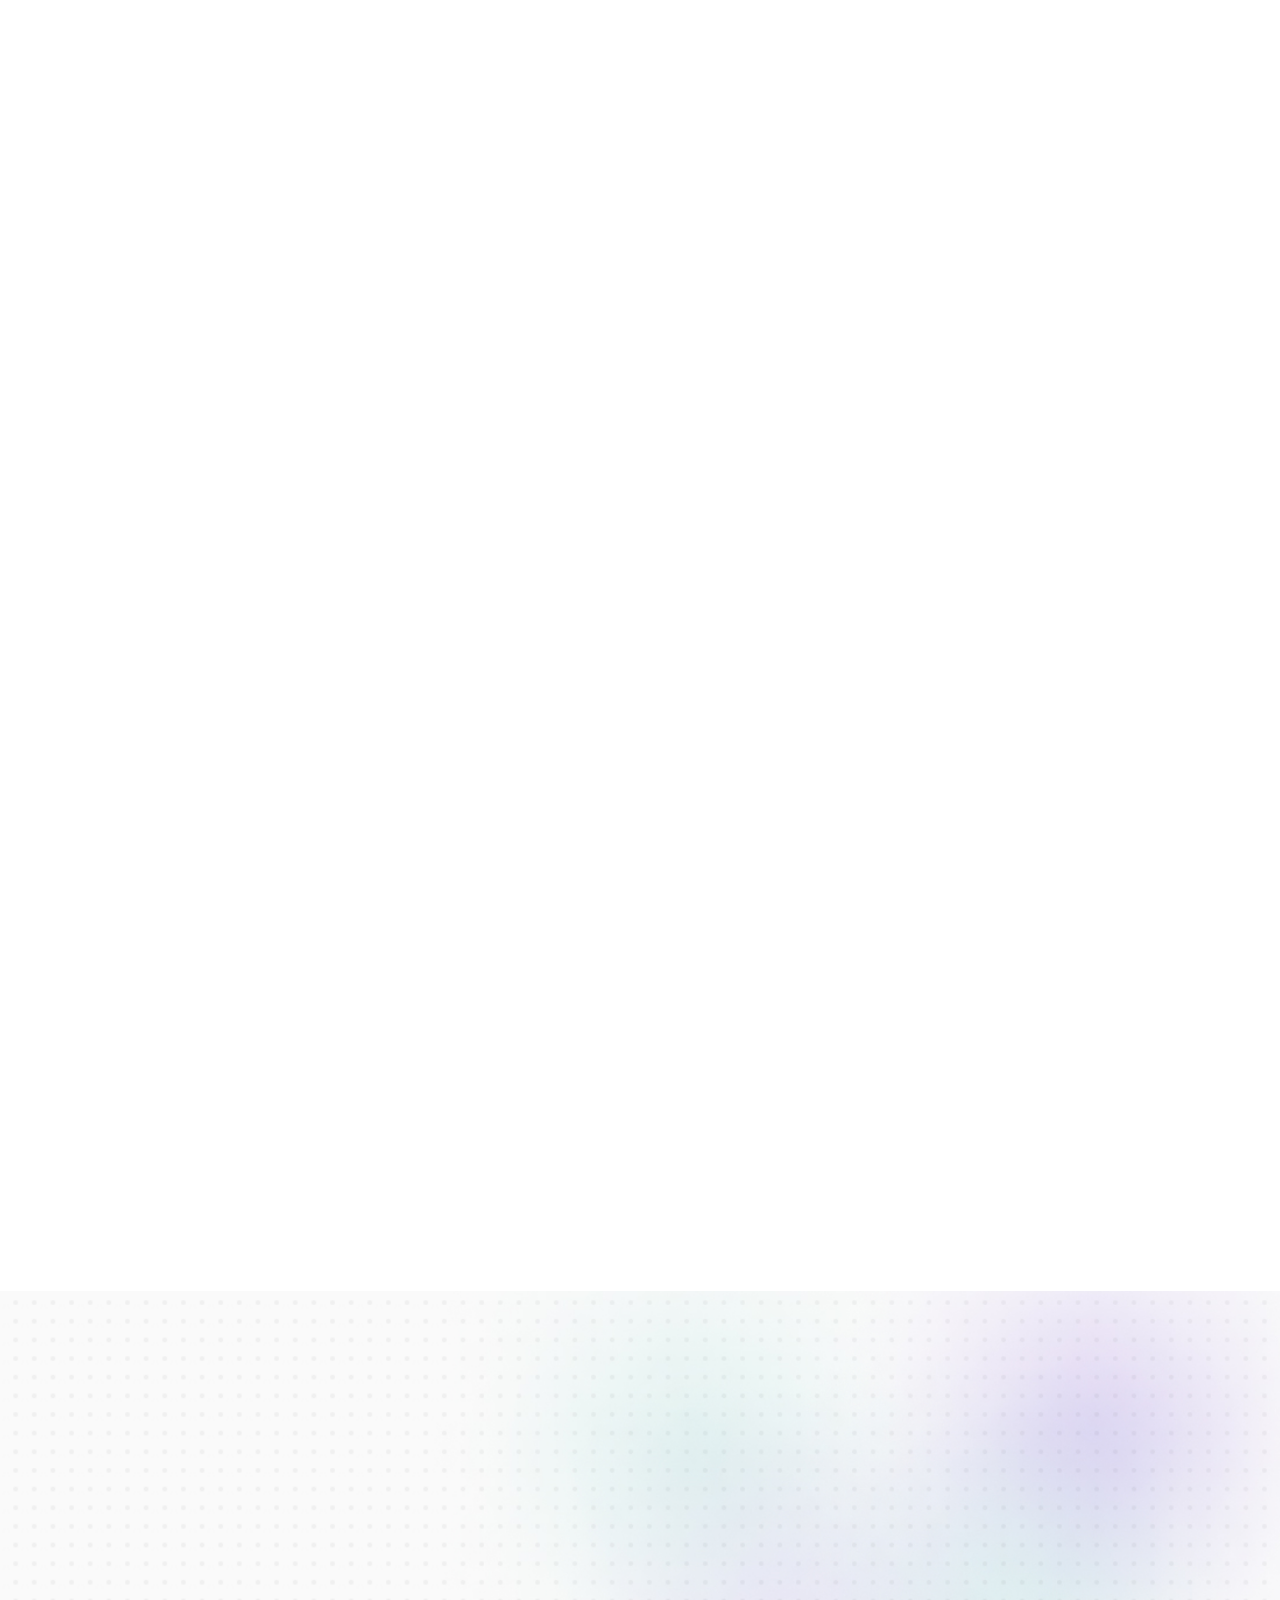
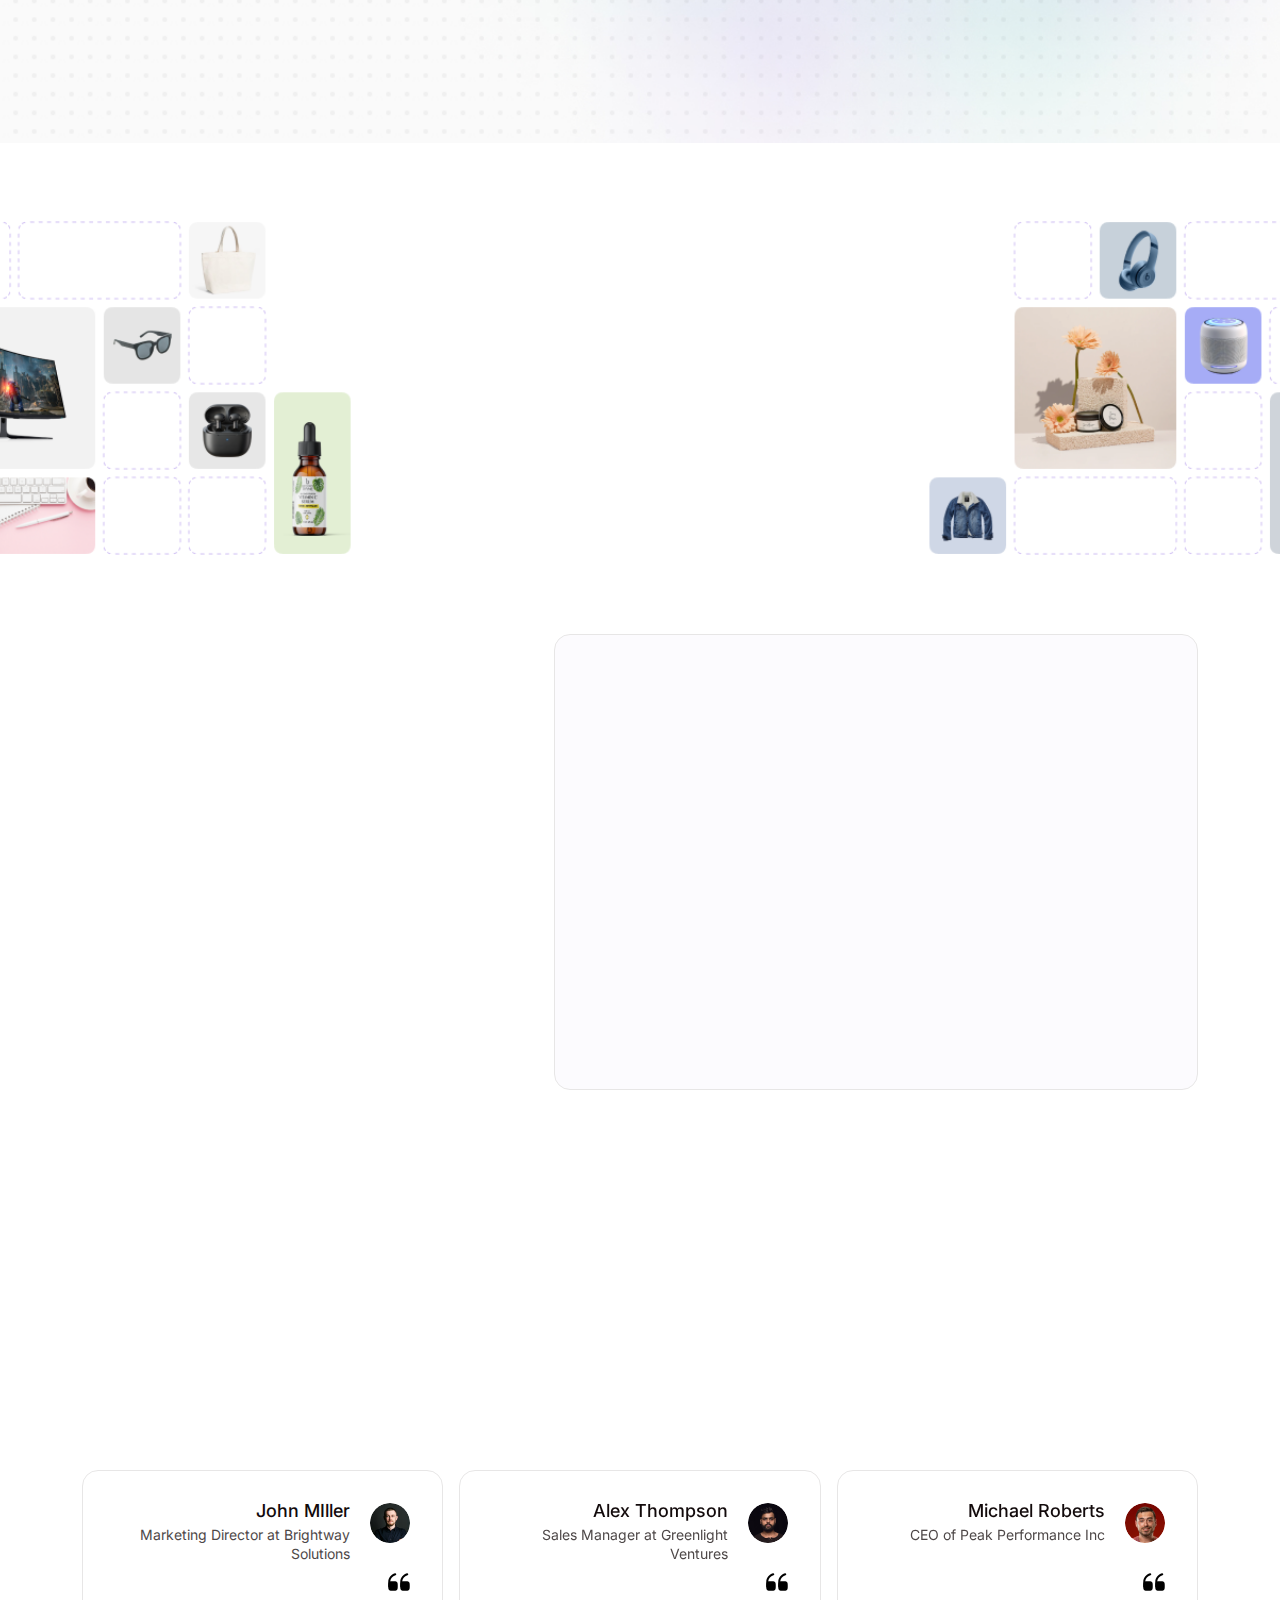
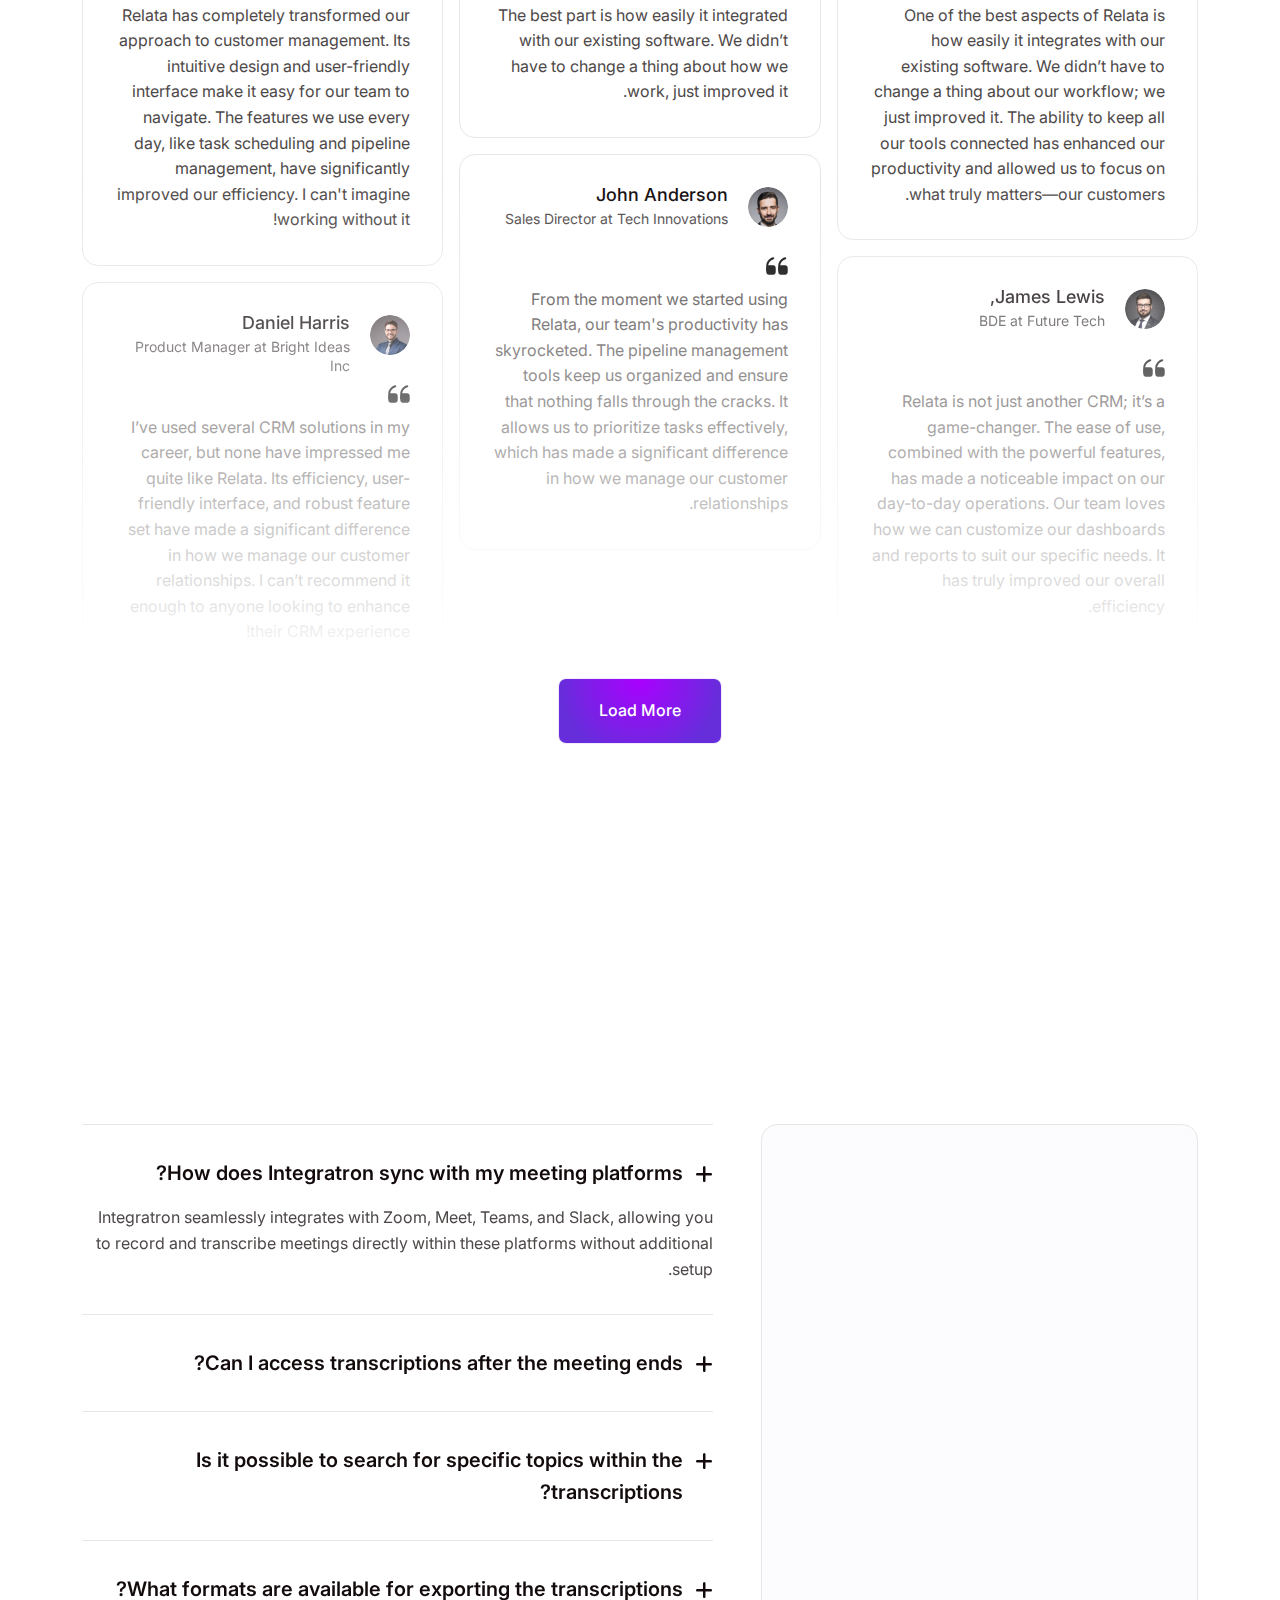
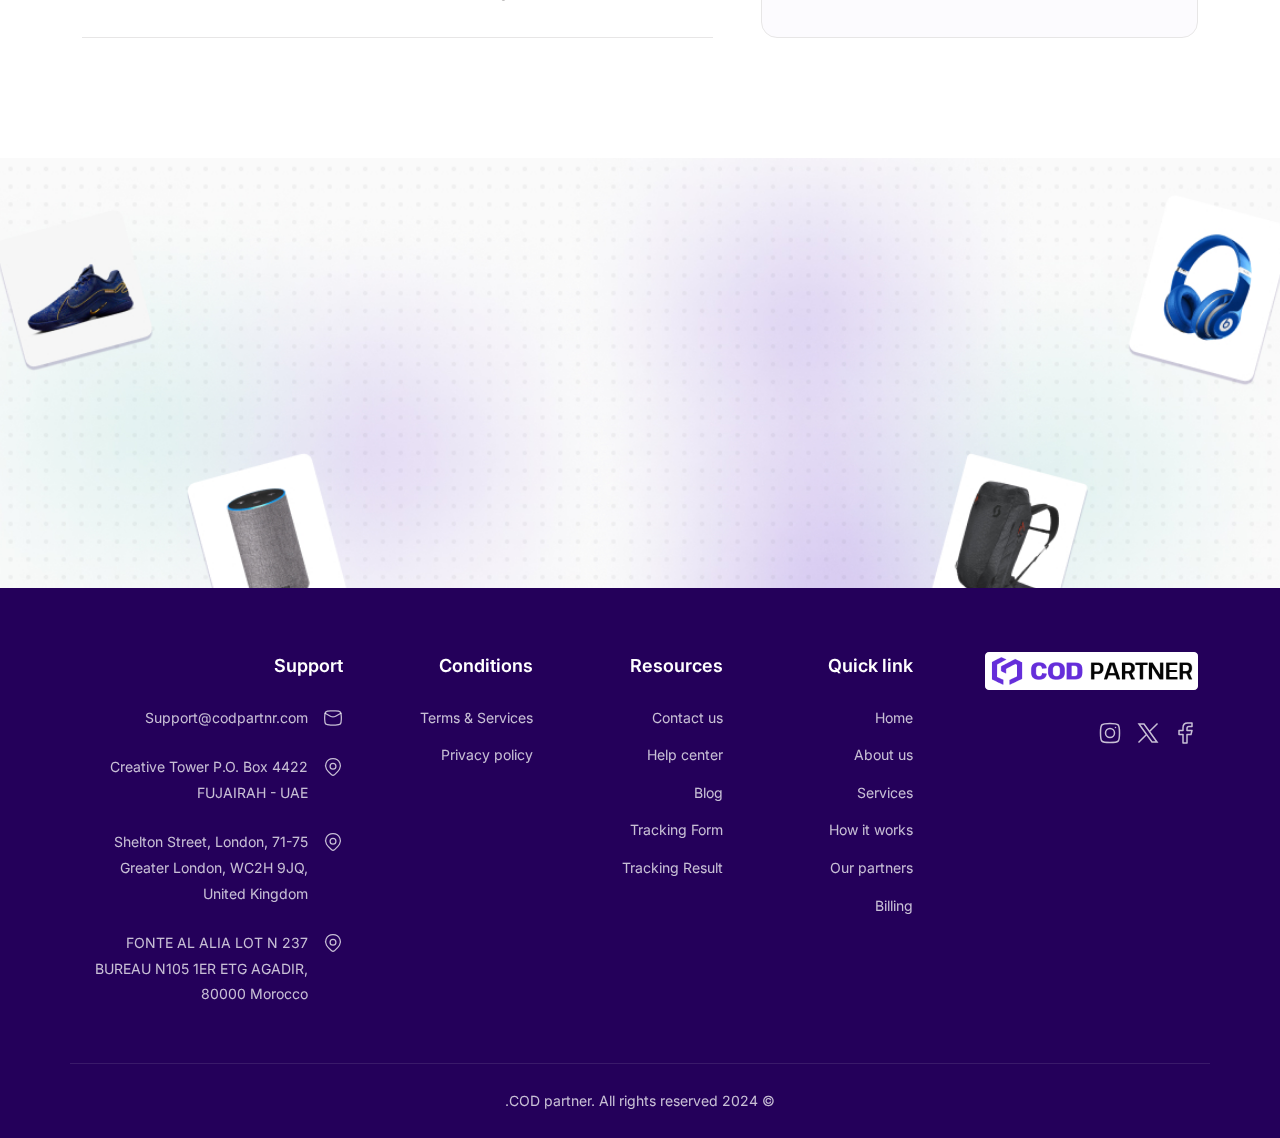
==== commit 0984da12: "Update" ====
--- a/index.html
+++ b/index.html
@@ -1112,6 +1112,8 @@
                                 <li><a href="/">Contact us</a></li>
                                 <li><a href="/">Help center</a></li>
                                 <li><a href="/">Blog</a></li>
+                                <li><a href="./tracking-form.html">Tracking Form</a></li>
+                                <li><a href="./tracking-result.html">Tracking Result</a></li>
                             </ul>
                         </div>
                     </div>
--- a/assets/css/main.css
+++ b/assets/css/main.css
@@ -237,7 +237,7 @@
 
 .header__area .header__image {
     text-align: center;
-    margin-top: -23vw;
+    margin-top: -20vw;
     position: relative;
     z-index: -1;
 }
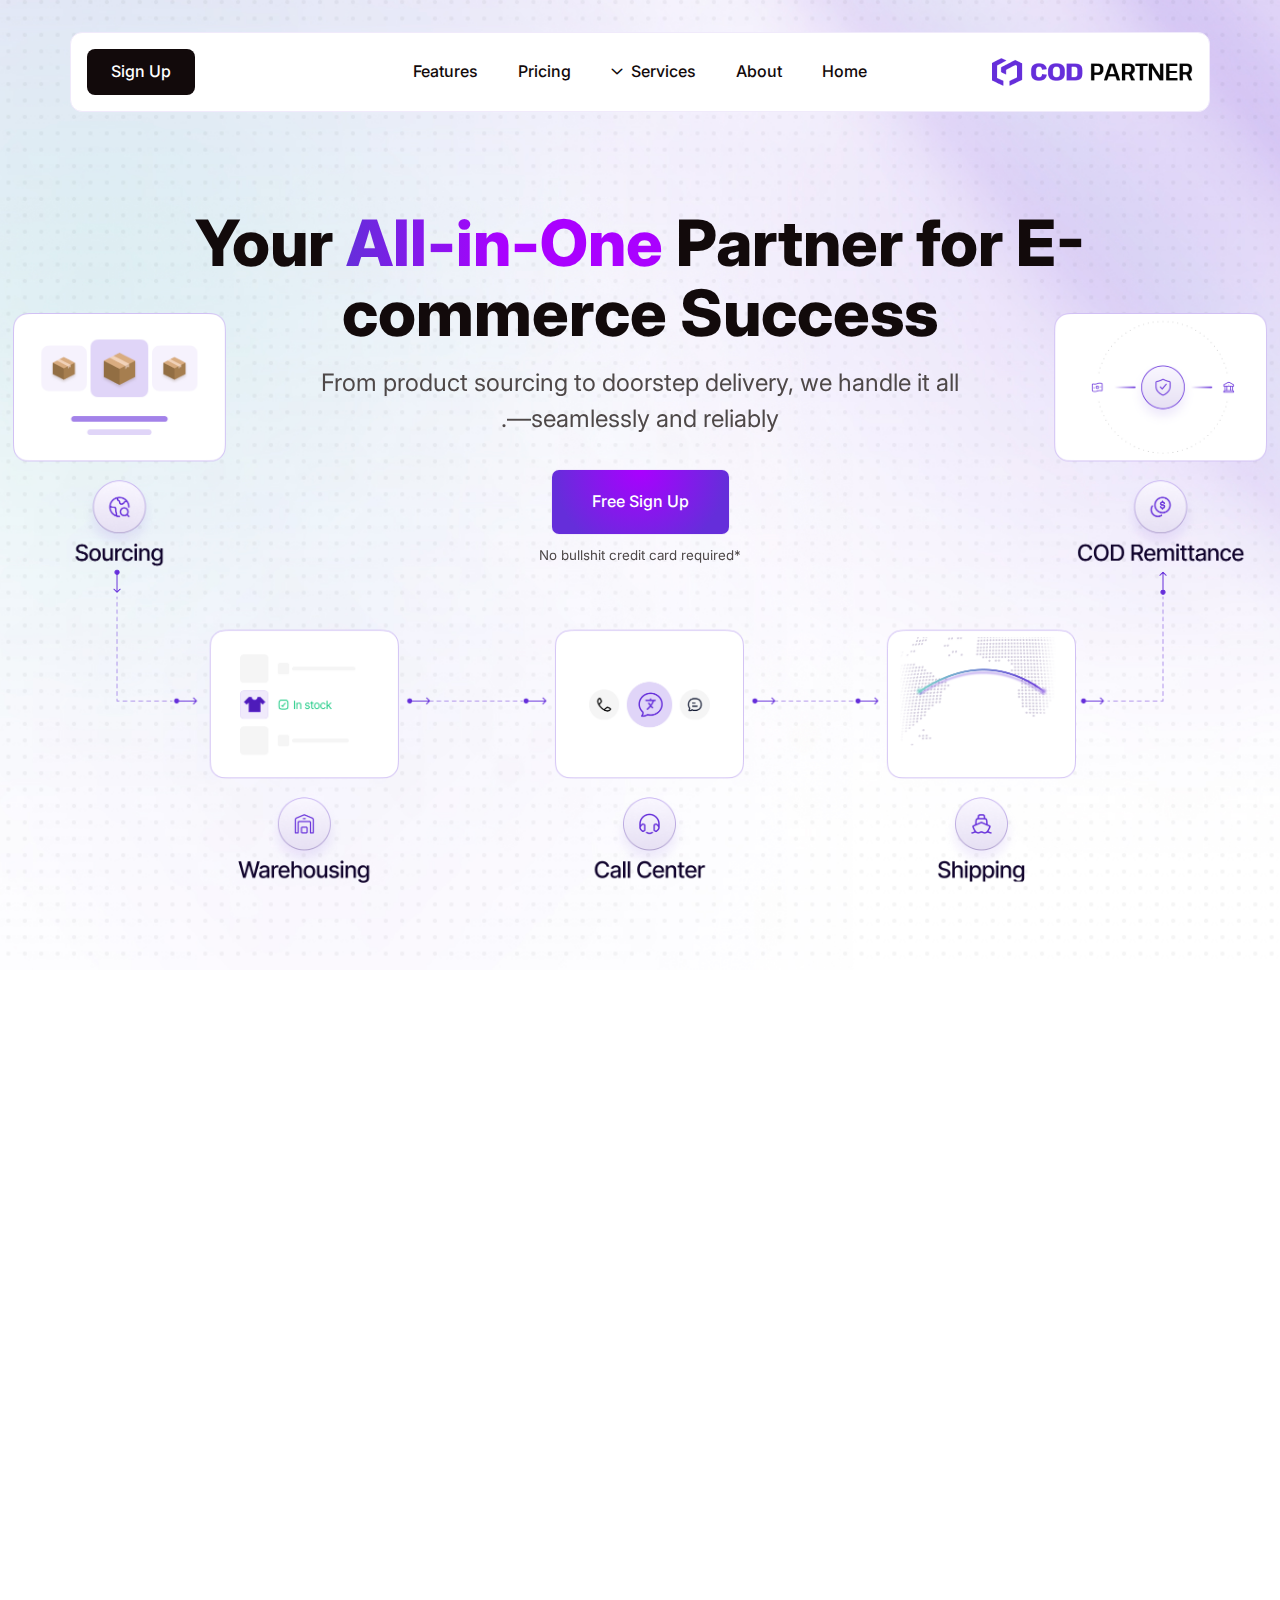
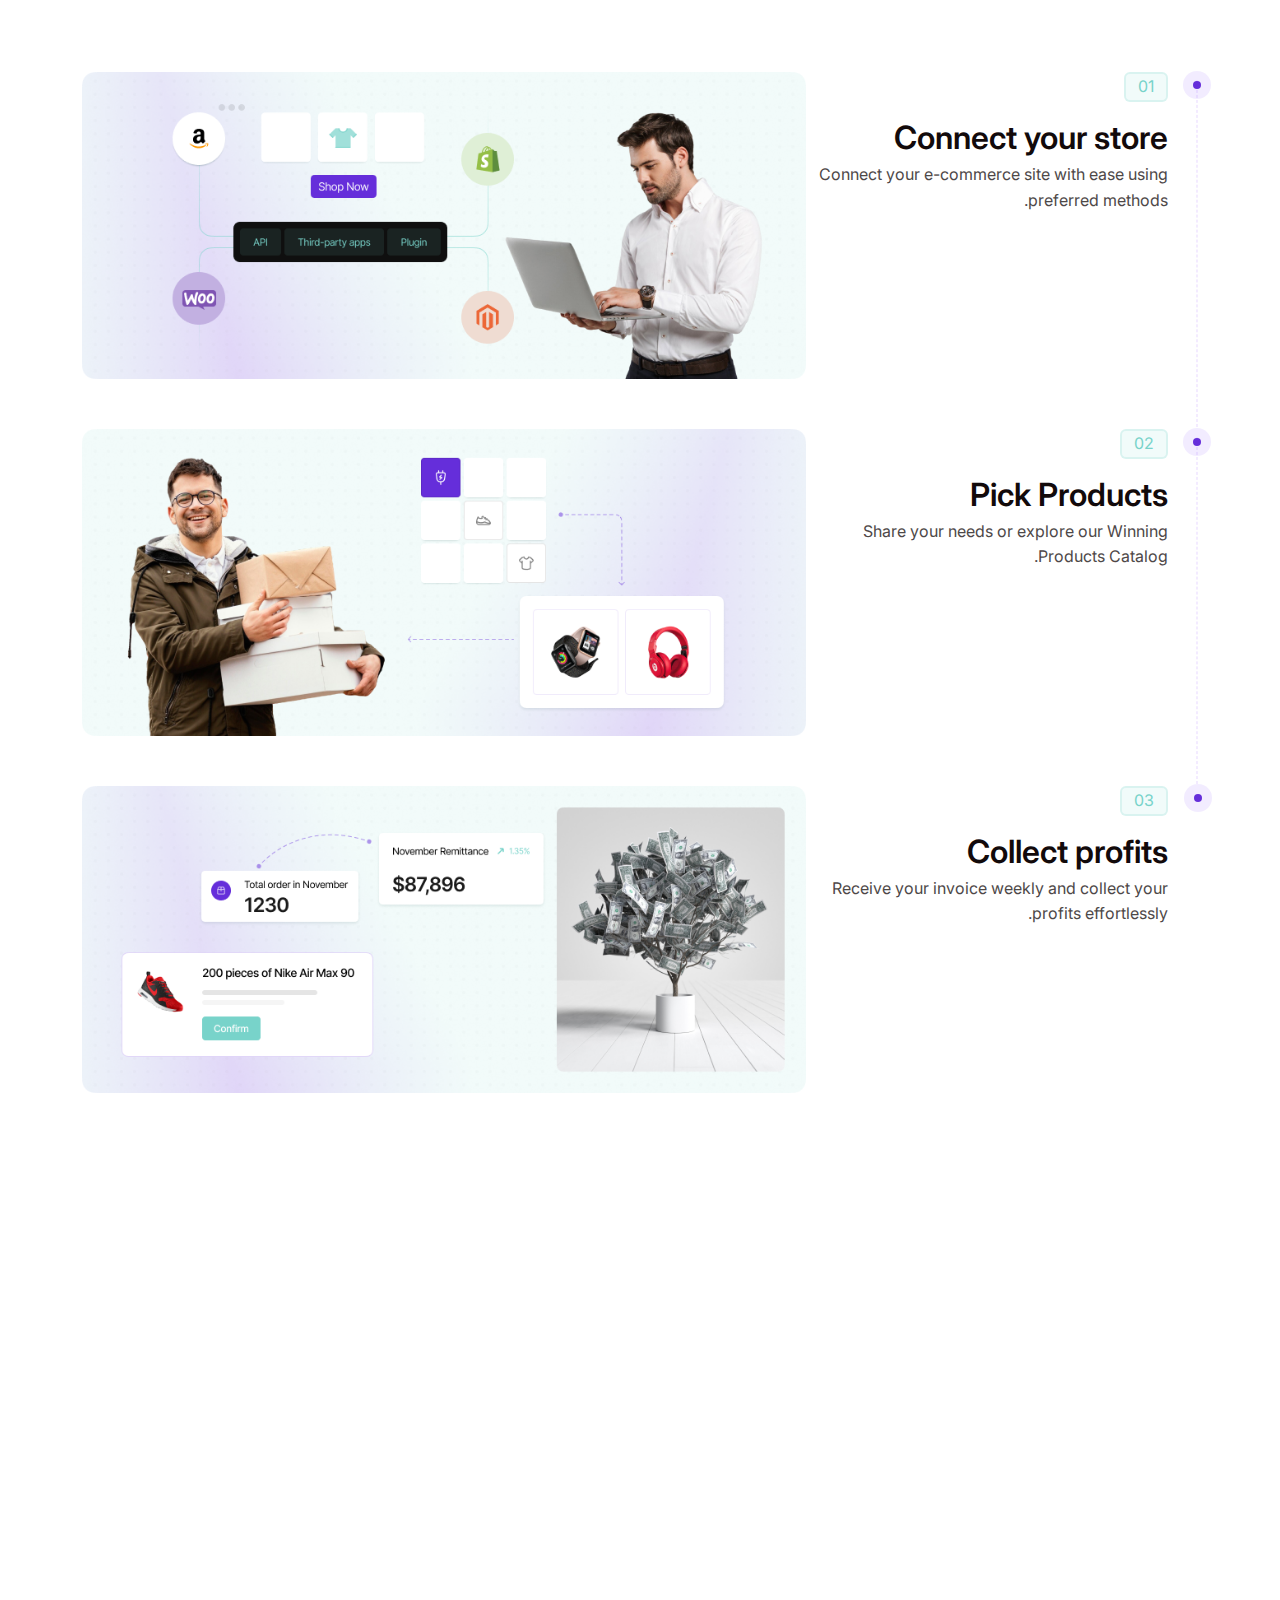
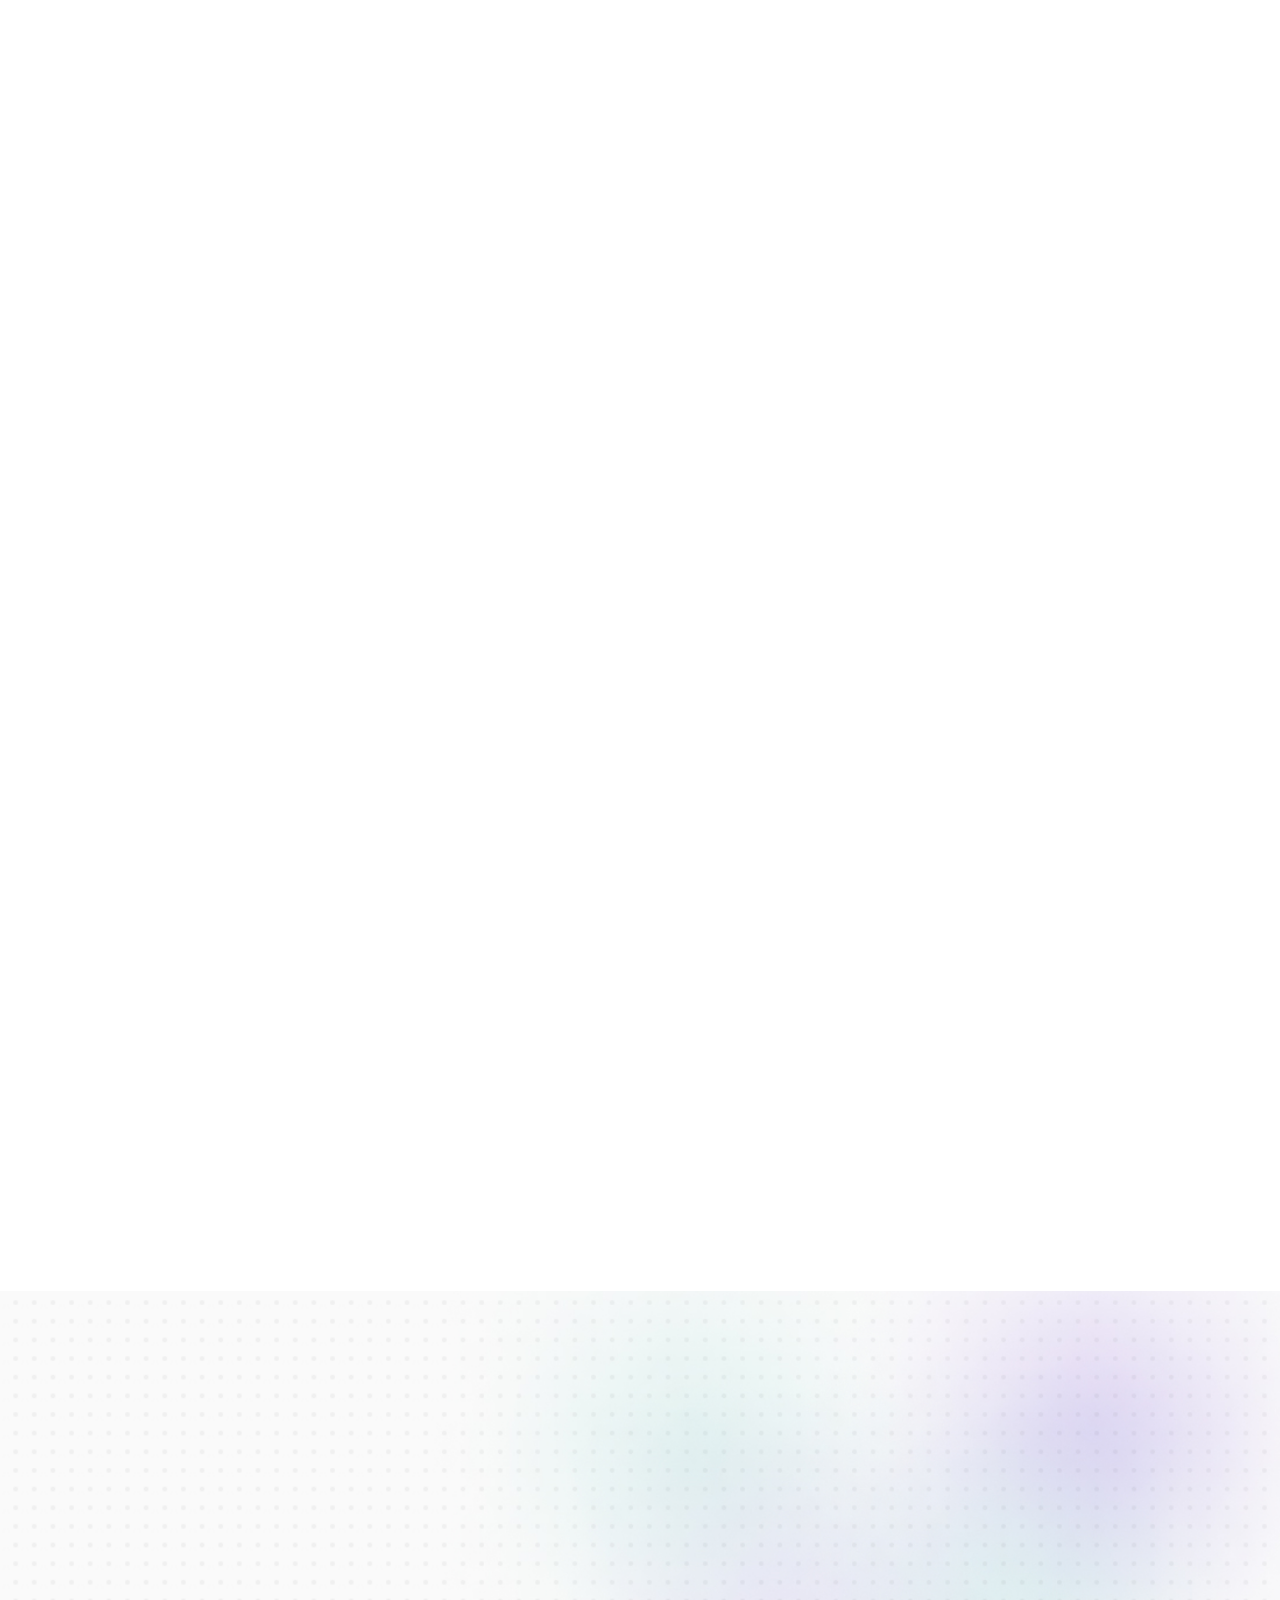
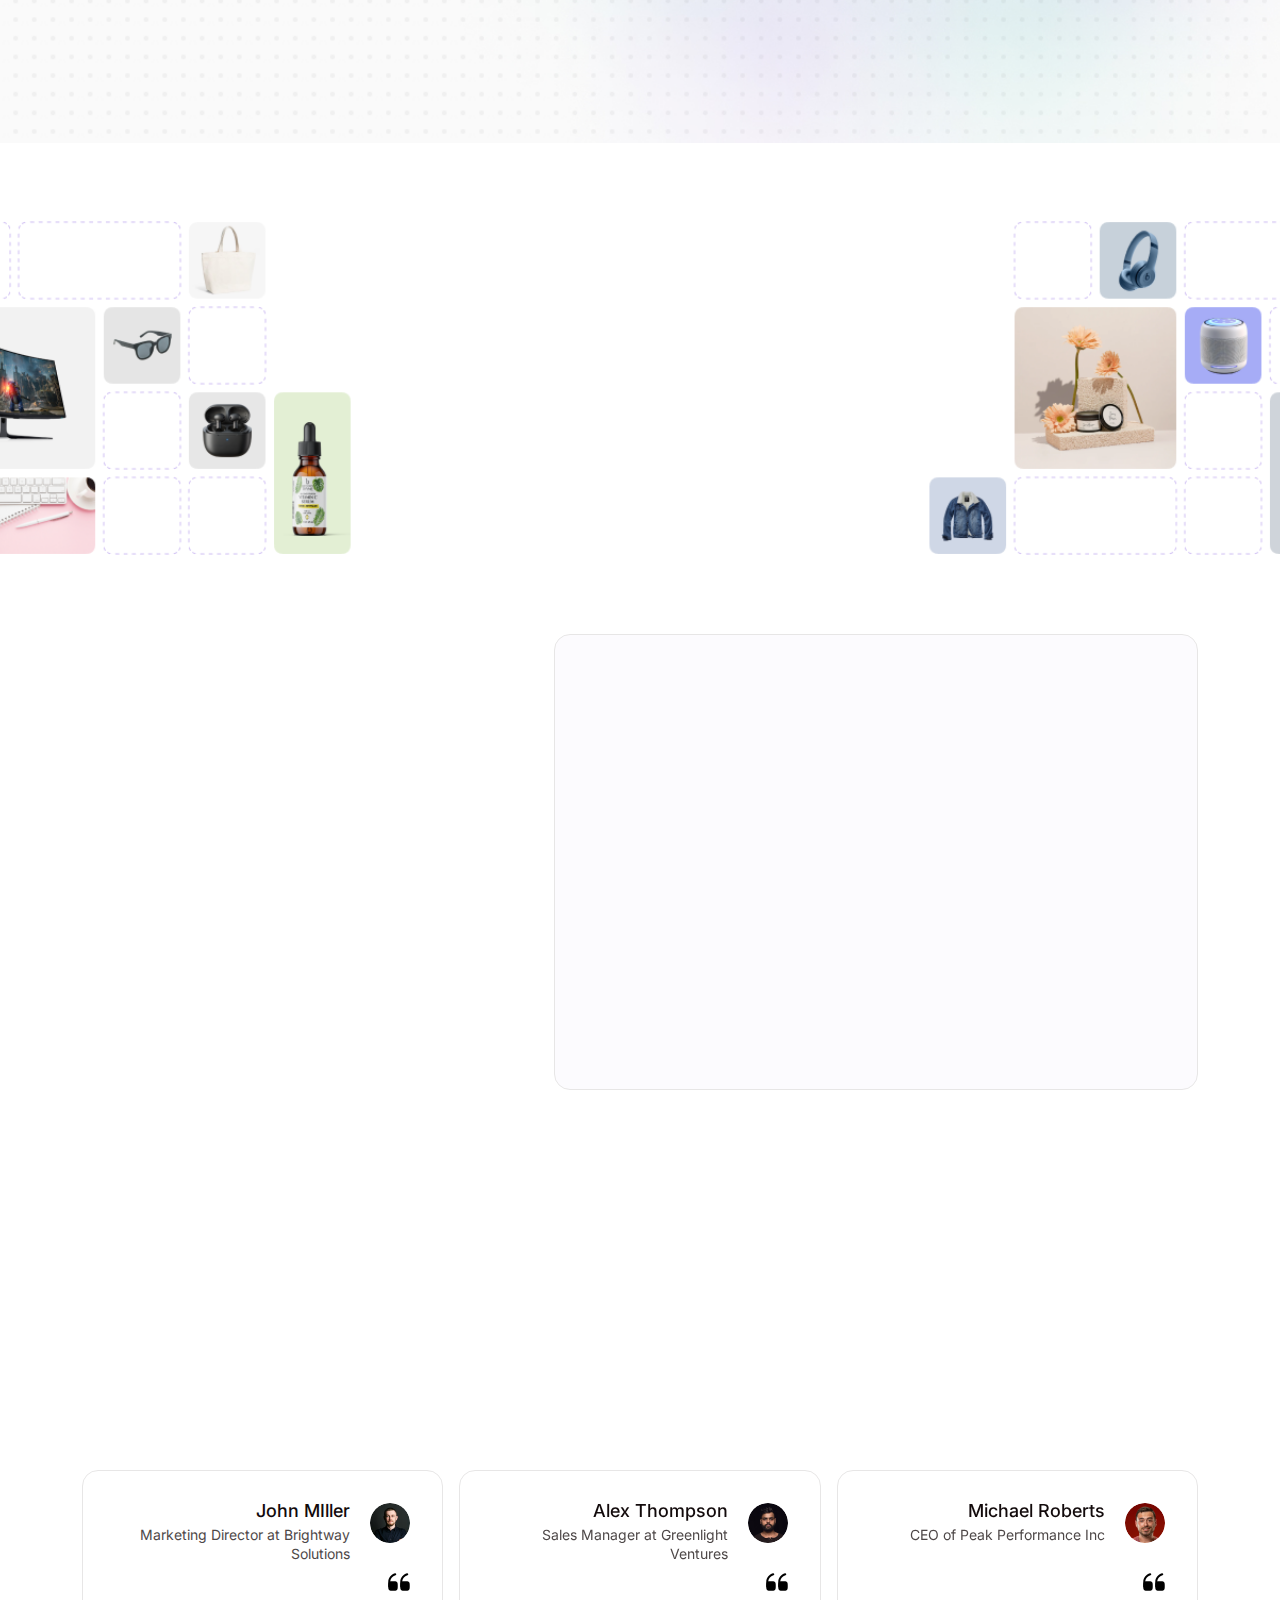
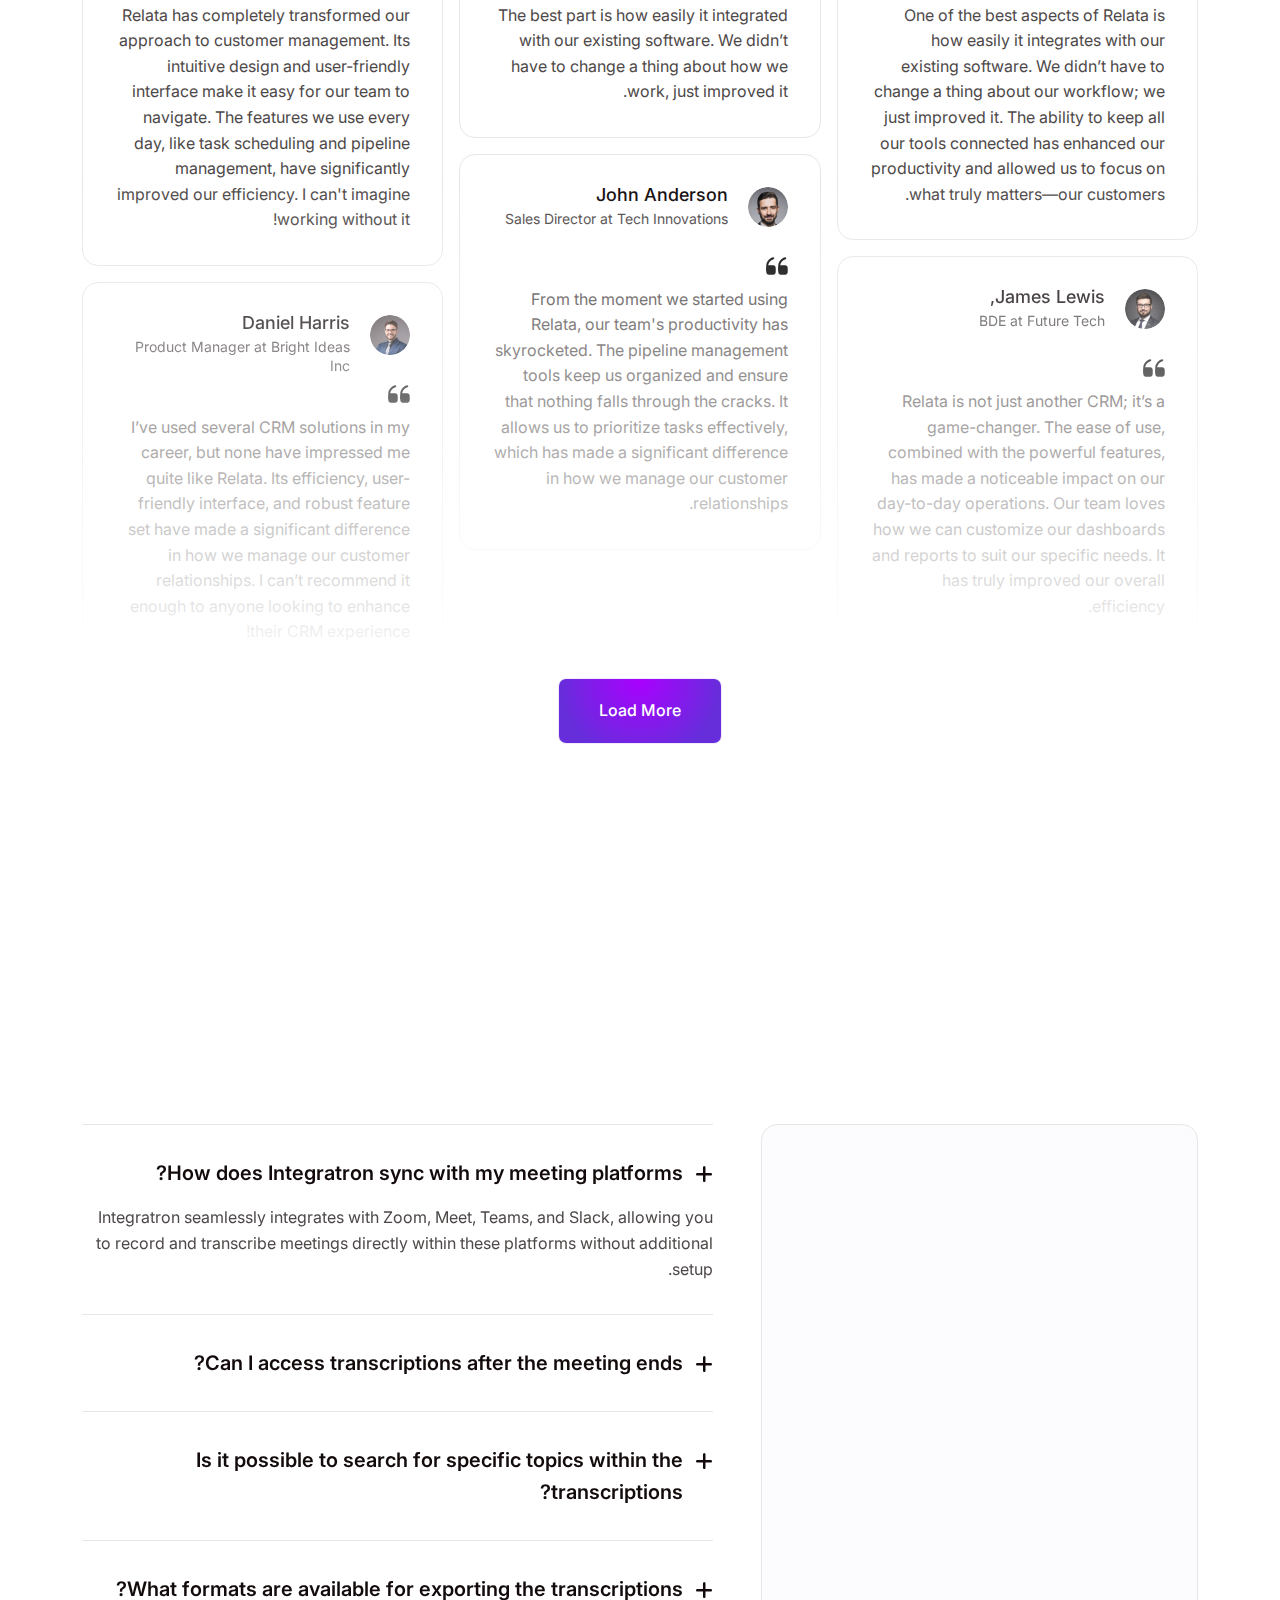
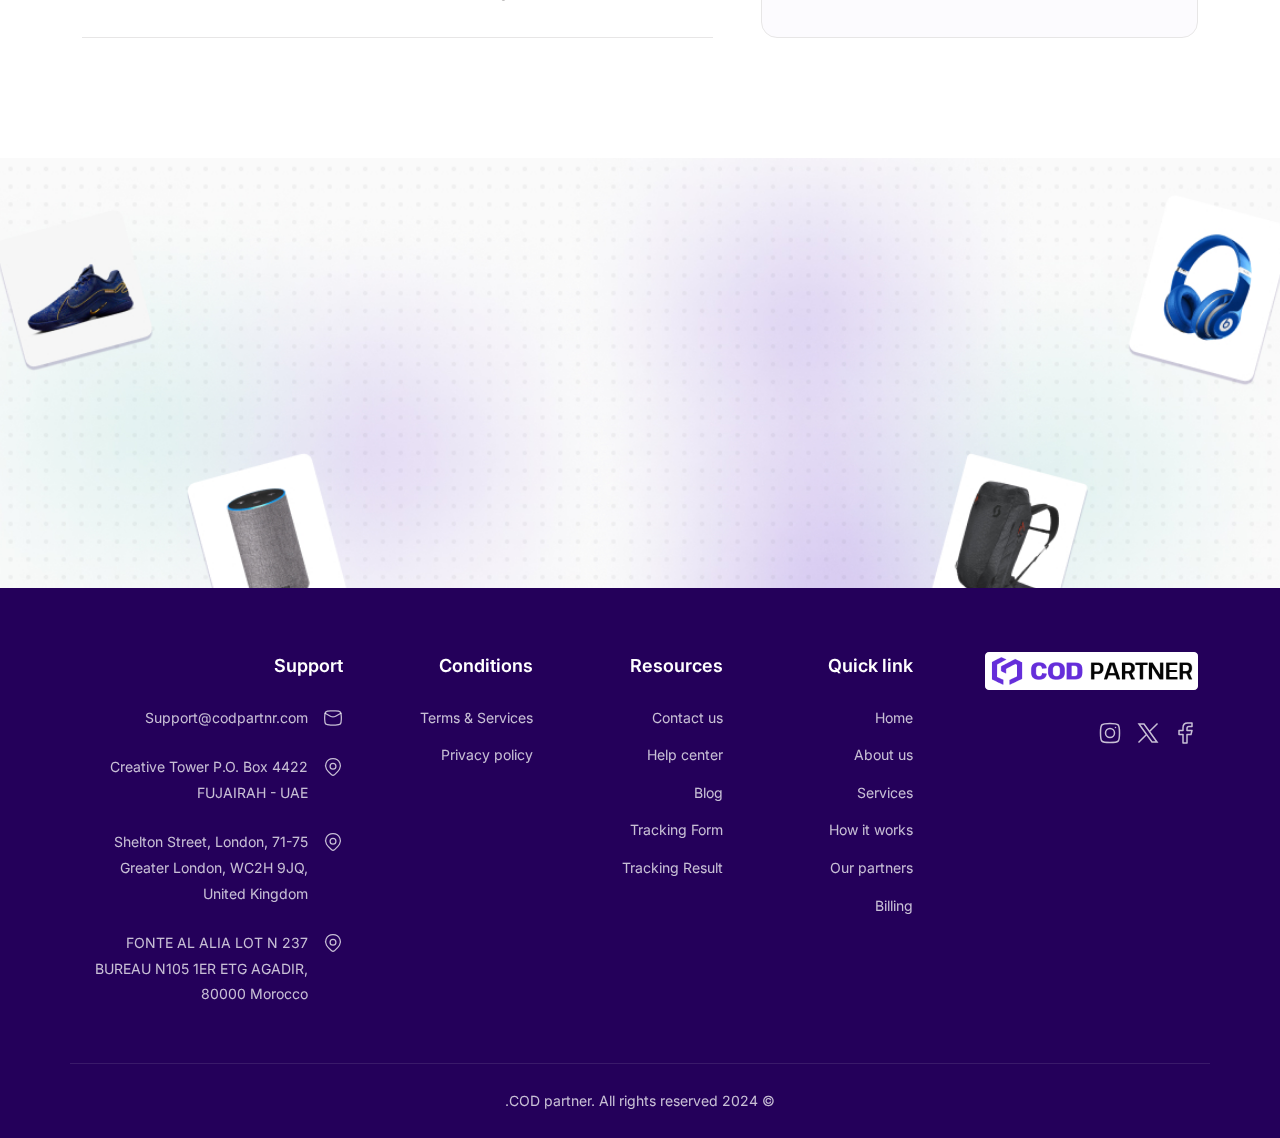
==== commit 083a19e6: "Update home page" ====
--- a/index.html
+++ b/index.html
@@ -204,7 +204,15 @@
                                     </ul>
                                 </li>
                                 <li><a href="/">Pricing</a></li>
-                                <li><a href="/">Projects</a></li>
+                                <li><a href="./features.html">Features</a>
+                                    <ul class="sub-menu">
+                                        <li><a href="./how-it-works.html"></a></li>
+                                        <li><a href="./affiliate.html"></a></li>
+                                        <li><a href="./capital.html"></a></li>
+                                        <li><a href="./tracking-form.html"></a></li>
+                                        <li><a href="./tracking-result.html"></a></li>
+                                    </ul>
+                                </li>
                             </ul>
                         </nav>
                     </div>
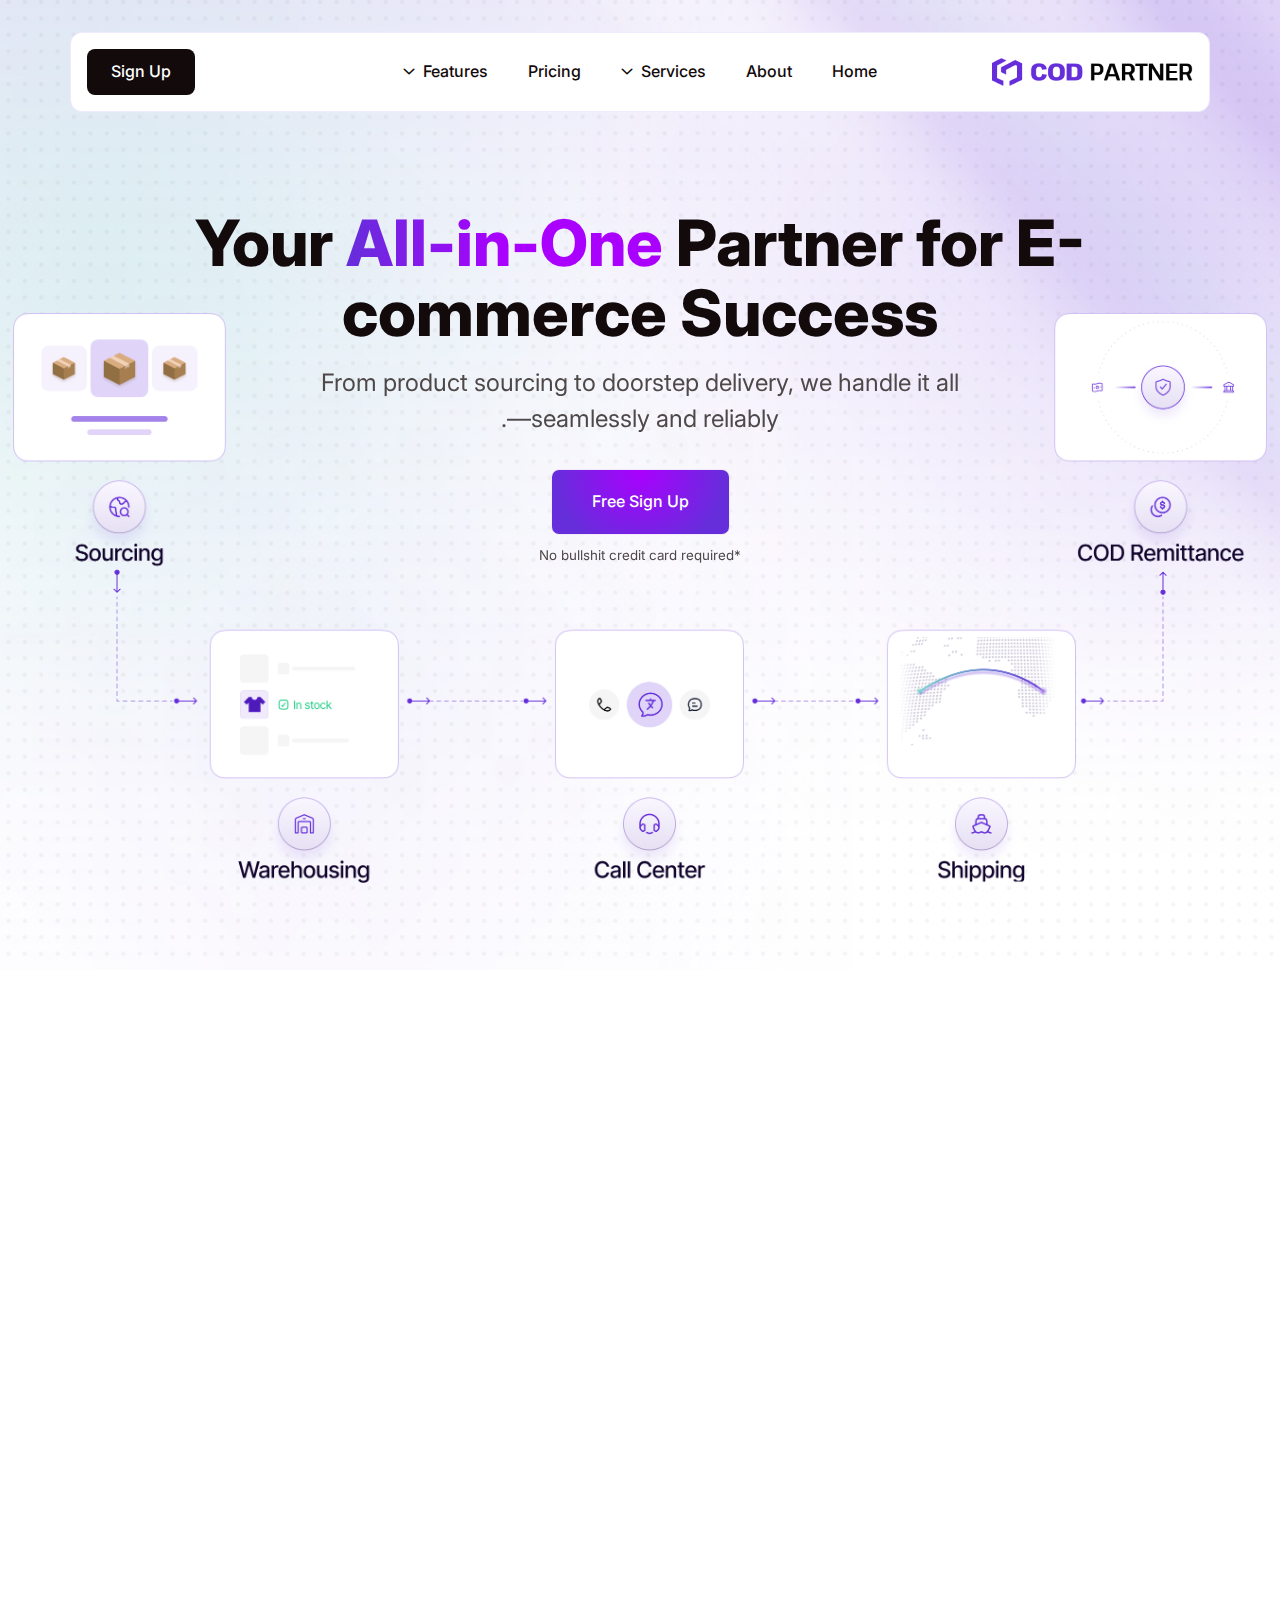
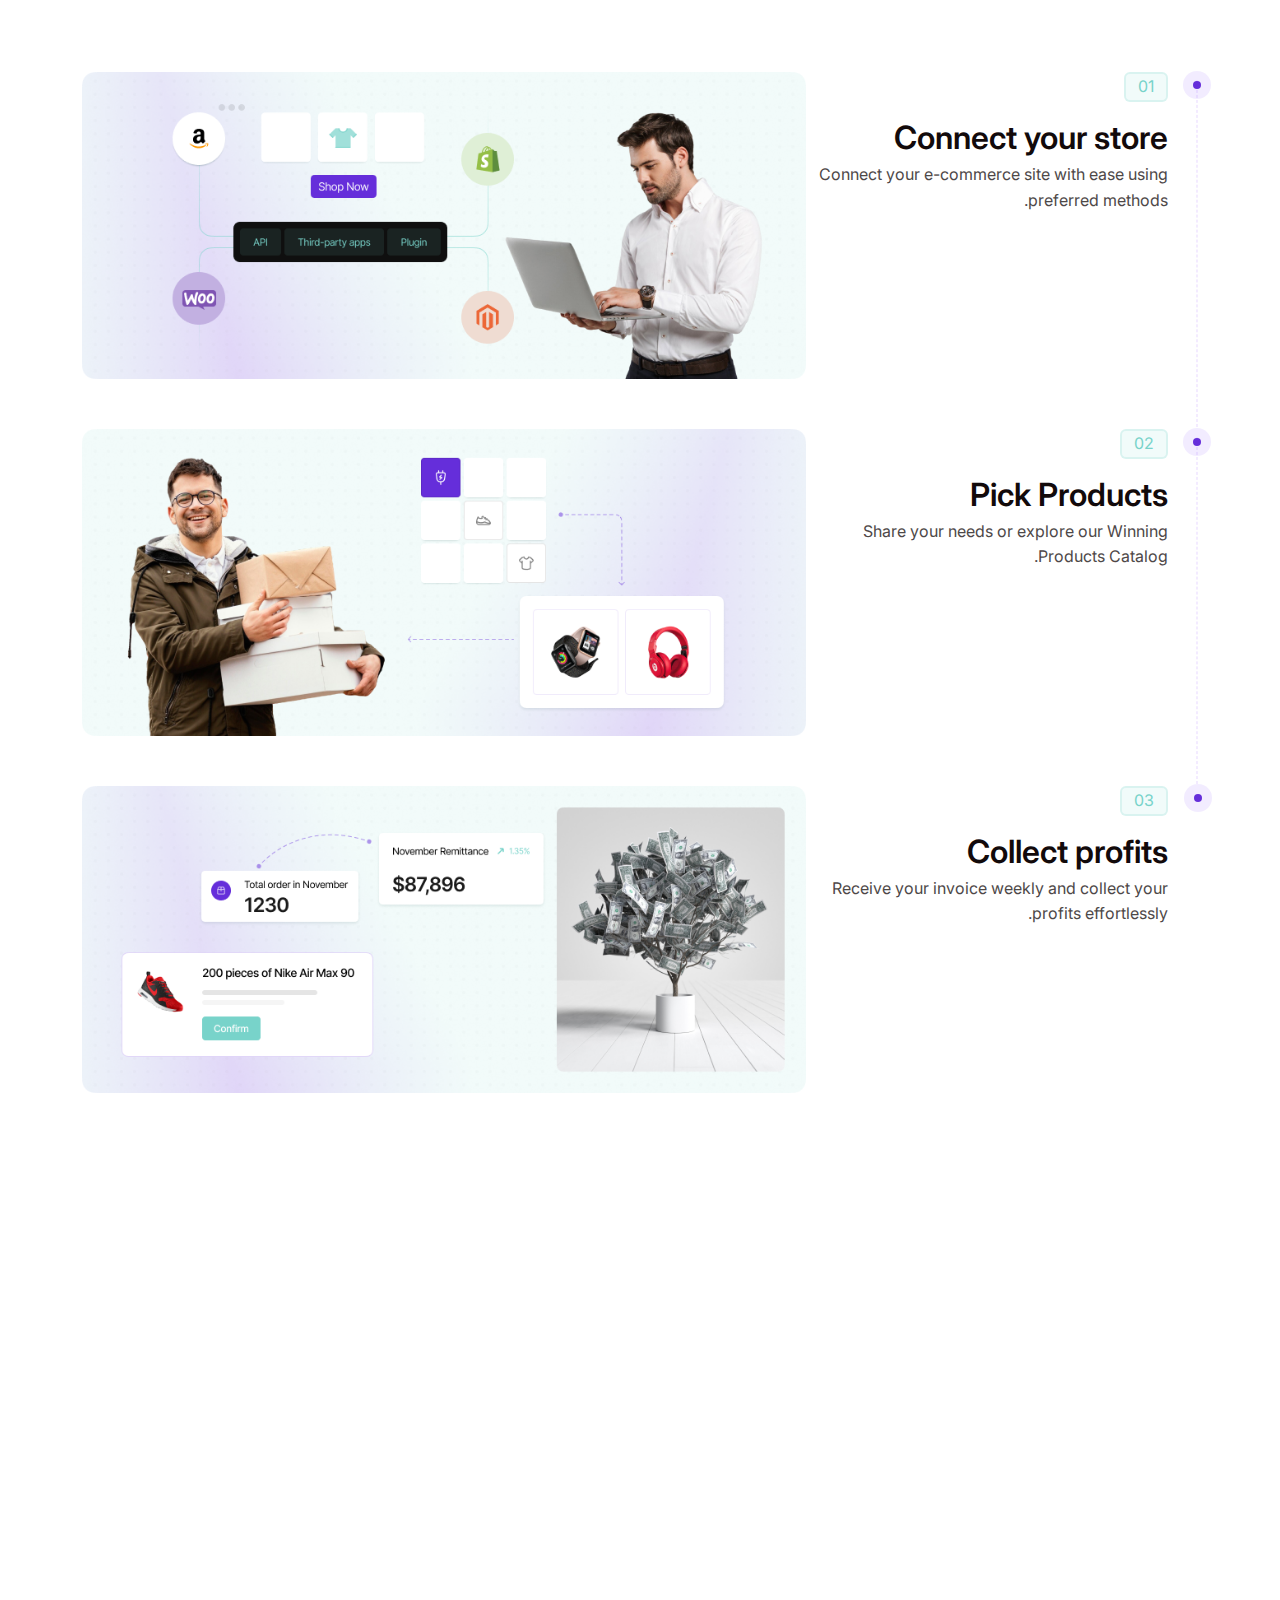
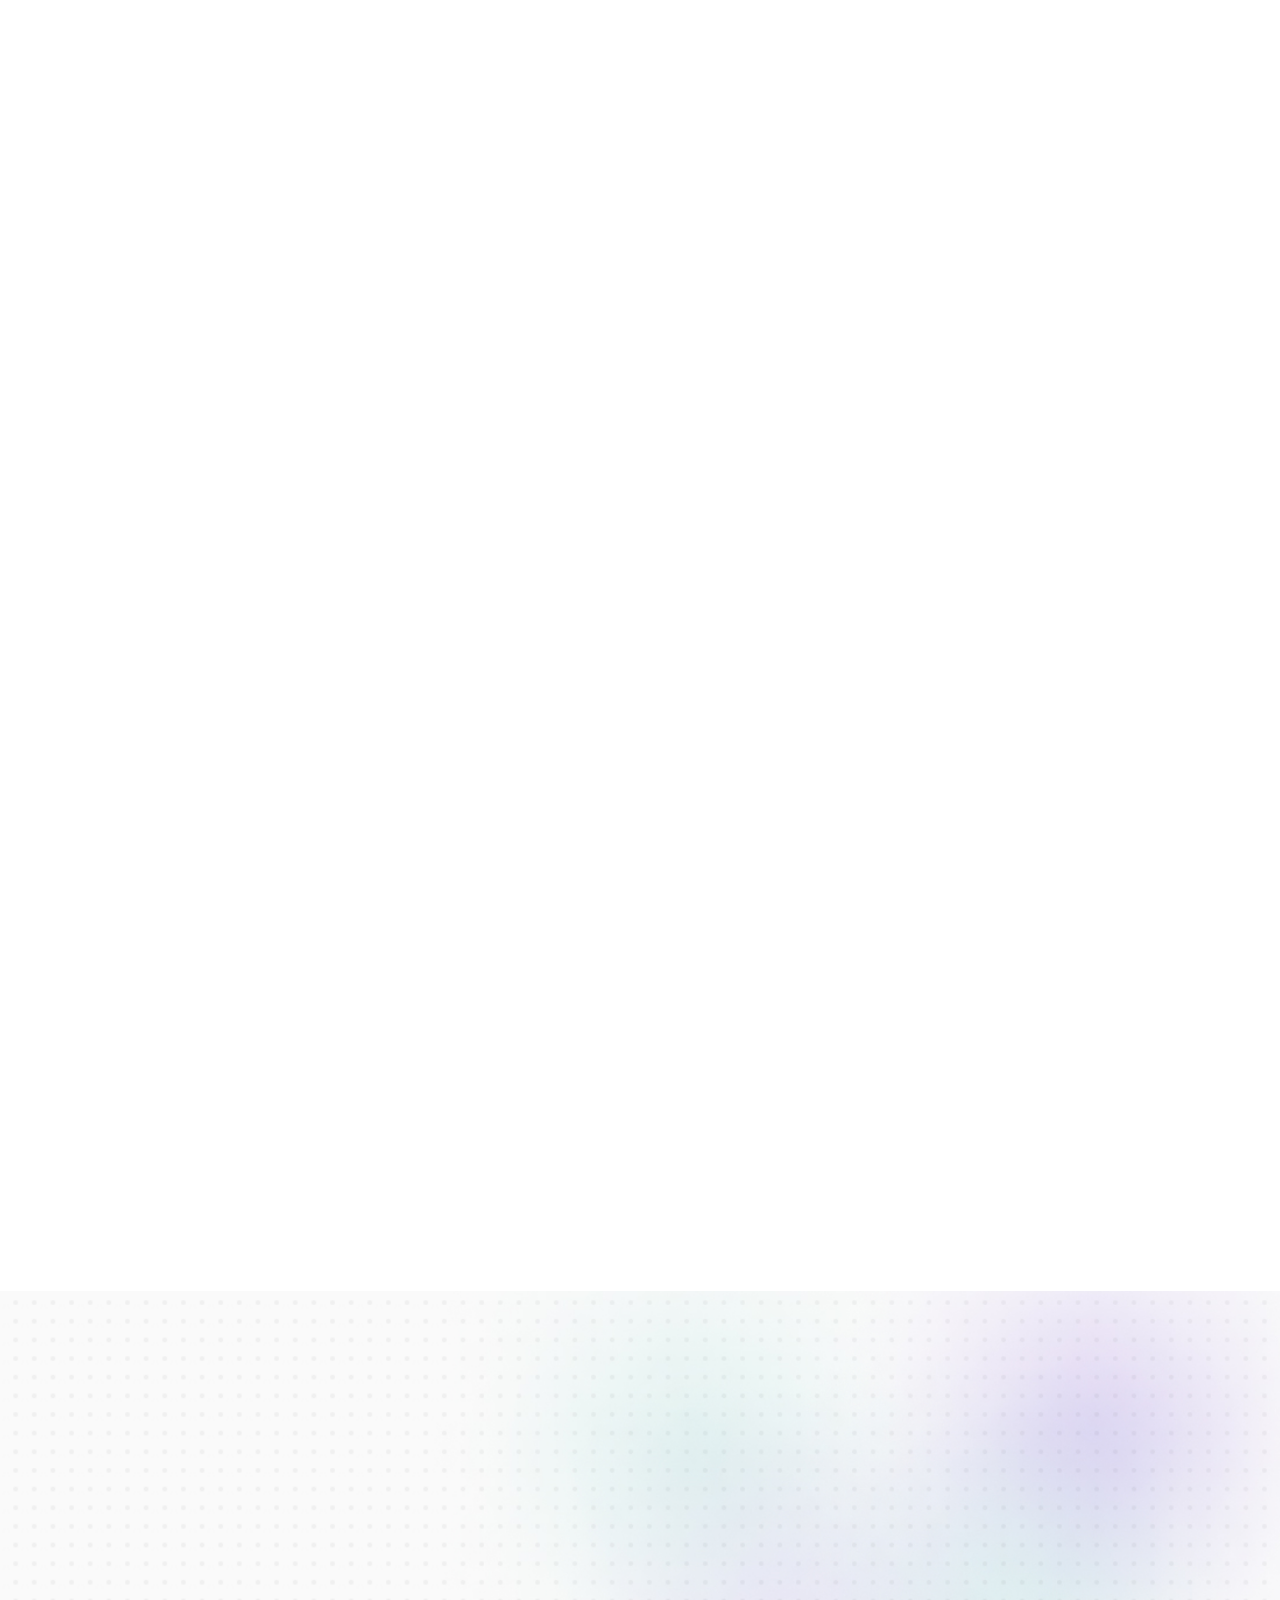
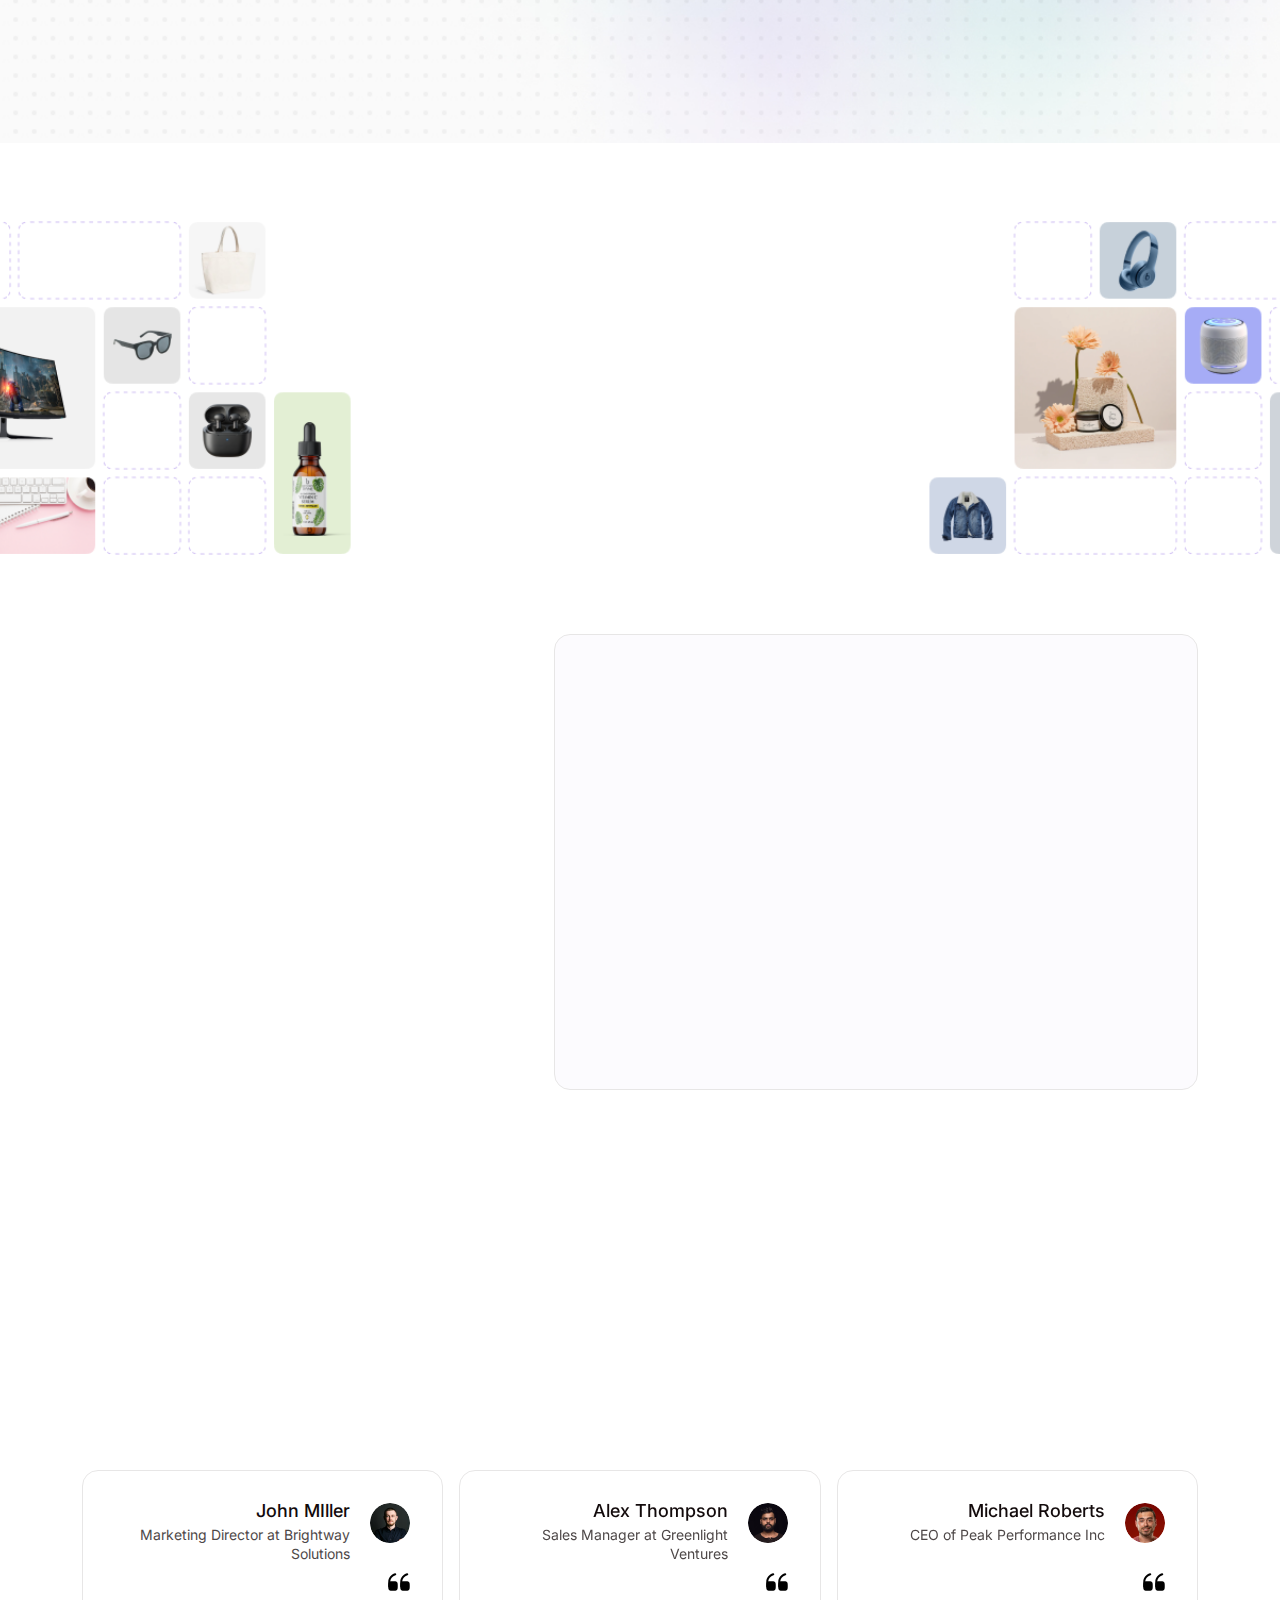
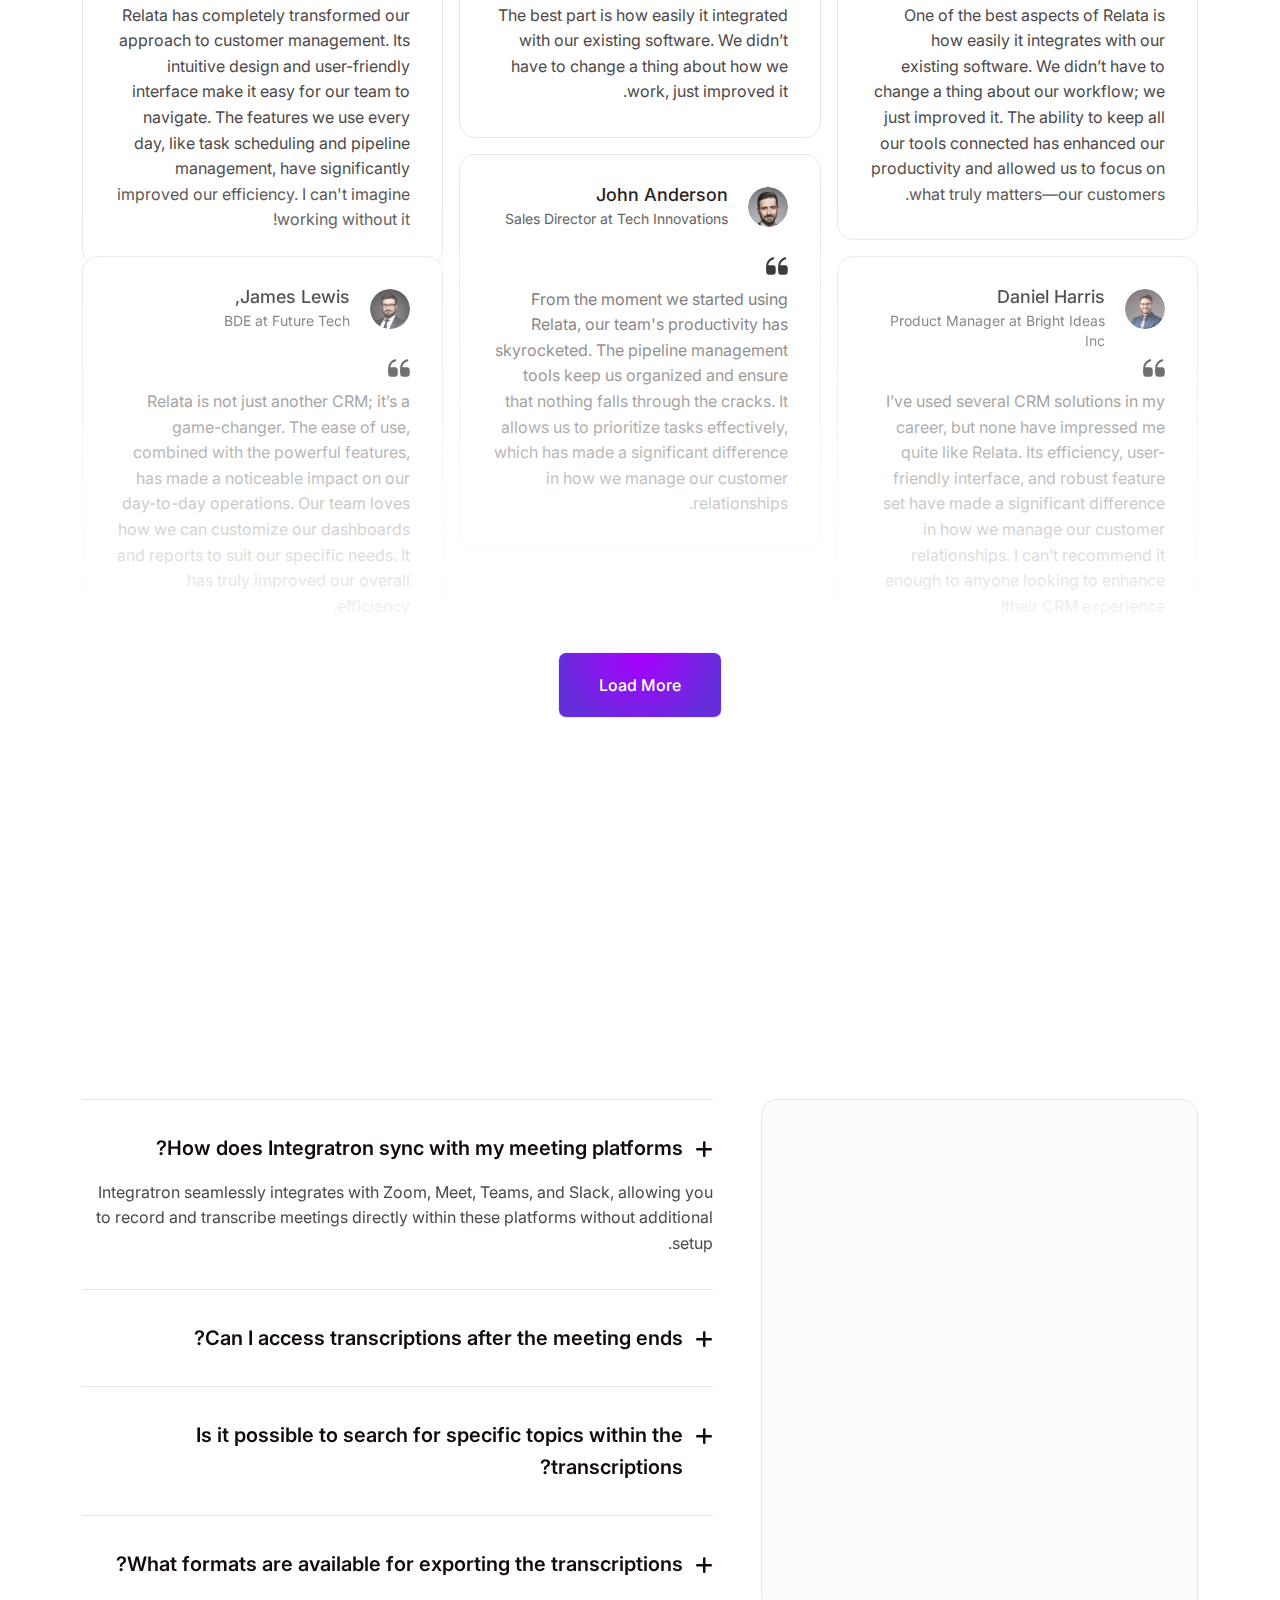
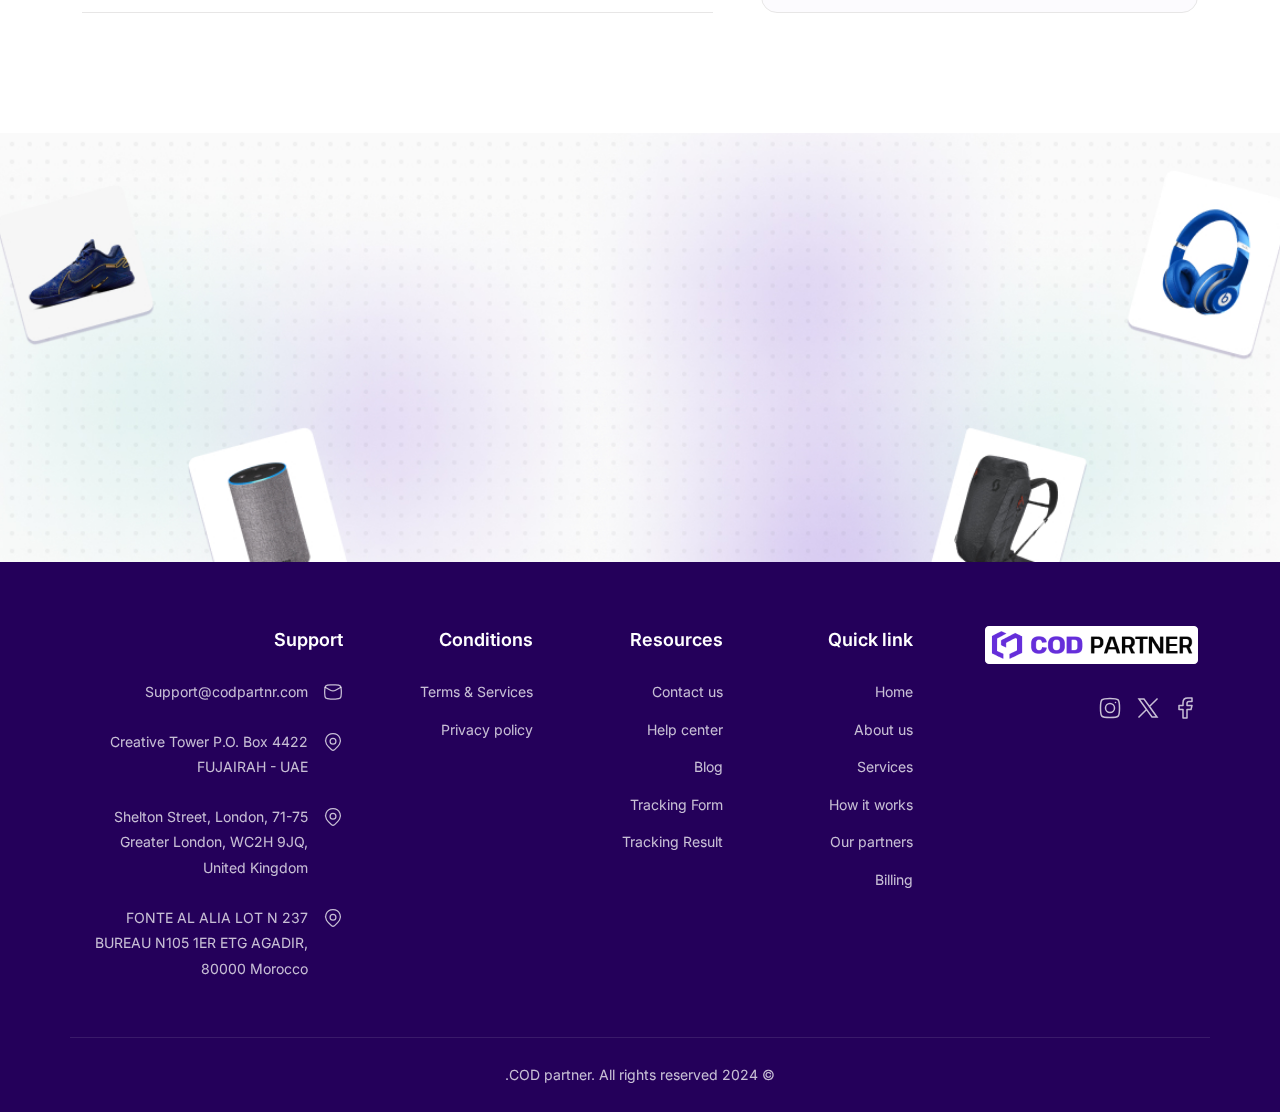
==== commit acbaca1e: "update drowpdown" ====
--- a/index.html
+++ b/index.html
@@ -49,8 +49,10 @@
                             <ul class="nav__list"> <!-- Navigation links -->
                                 <li><a href="index.html">Home</a></li>
                                 <li><a href="about-us.html">About</a></li>
-                                <li class="mega__item"><a href="#">Services <span class="arrow"><i
-                                                class="fa-regular fa-angle-down"></i></span></a>
+                                <li class="mega__item">
+                                    <a href="#">Services
+                                     <span class="arrow"><i class="fa-regular fa-angle-down"></i></span>
+                                    </a>
                                     <button class="toggle"><i class="fa-regular fa-plus"></i></button>
                                     <ul class="mega__menu">
                                         <li>
@@ -204,7 +206,8 @@
                                     </ul>
                                 </li>
                                 <li><a href="/">Pricing</a></li>
-                                <li><a href="./features.html">Features</a>
+                                <li><a href="./features.html">Features <span class="arrow"><i class="fa-regular fa-angle-down"></i></span></a>
+                                    <button class="toggle"><i class="fa-regular fa-plus"></i></button>
                                     <ul class="sub-menu">
                                         <li><a href="./how-it-works.html"></a></li>
                                         <li><a href="./affiliate.html"></a></li>
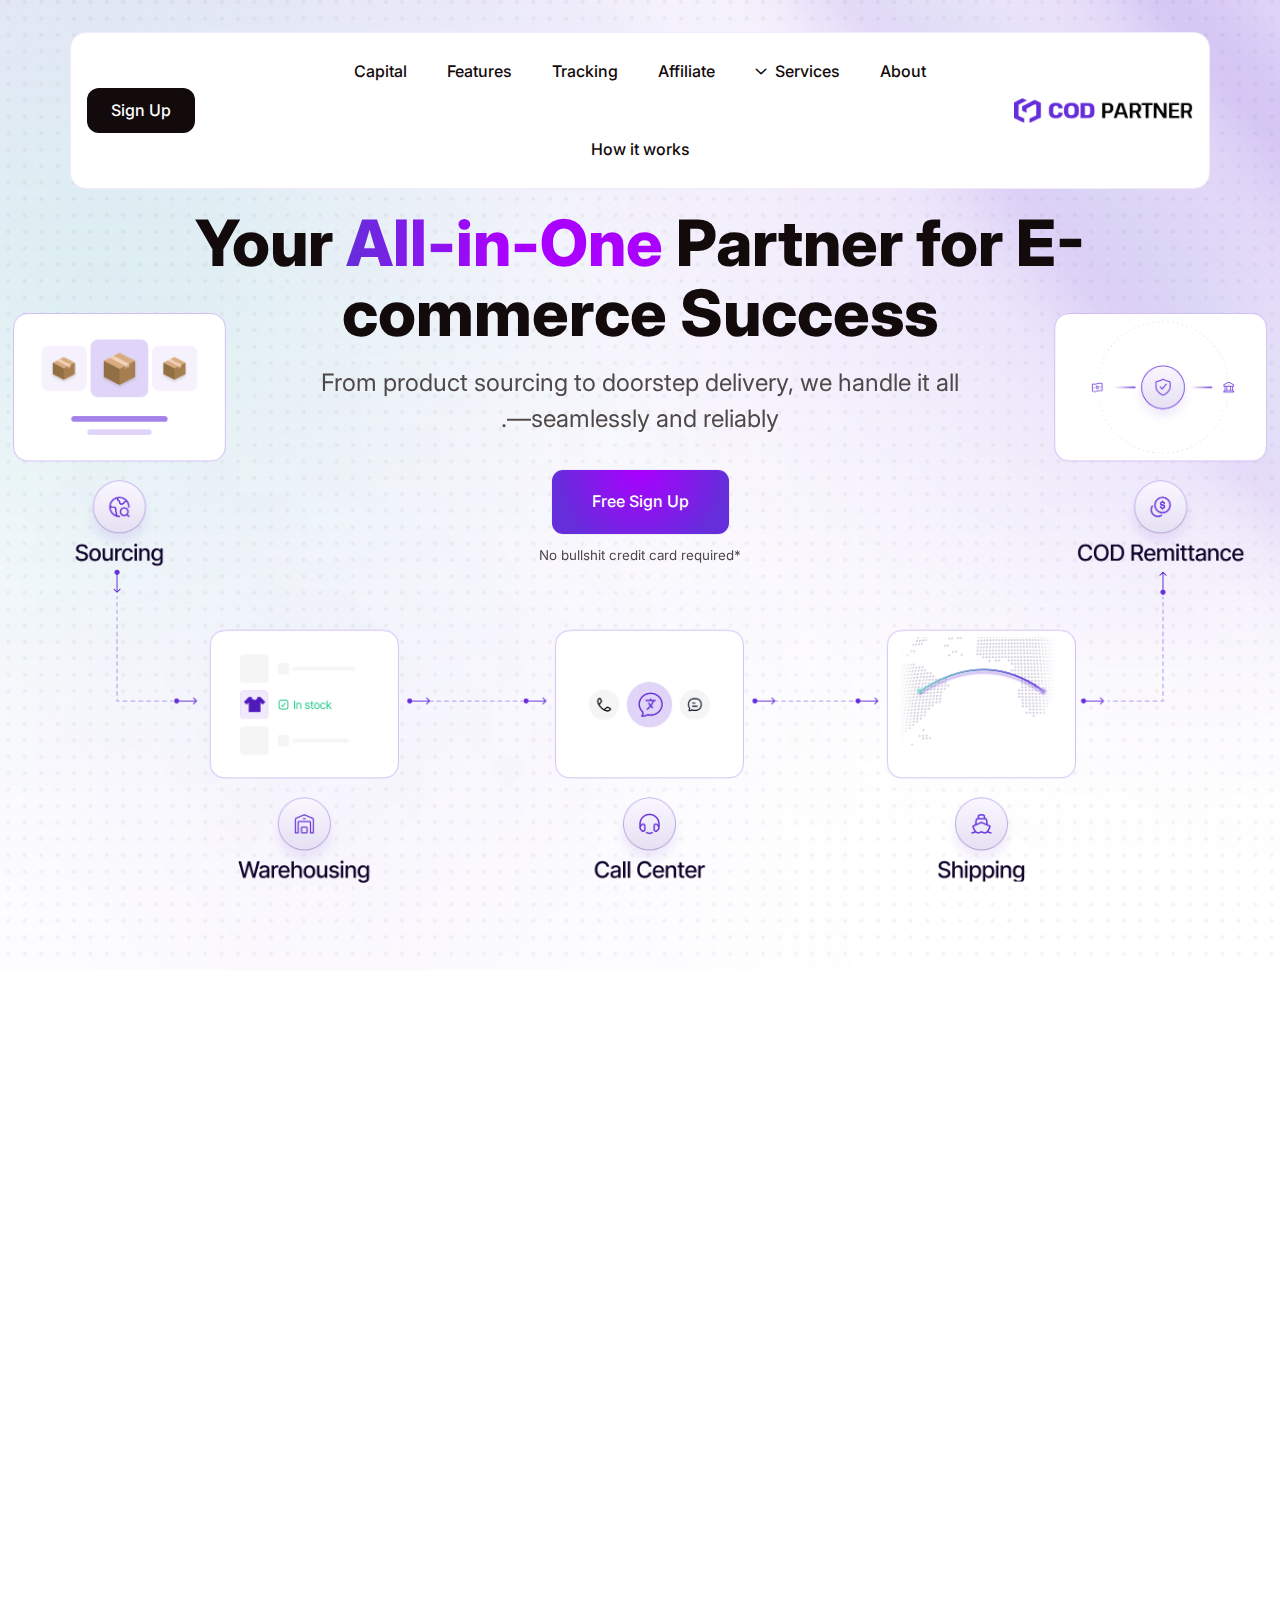
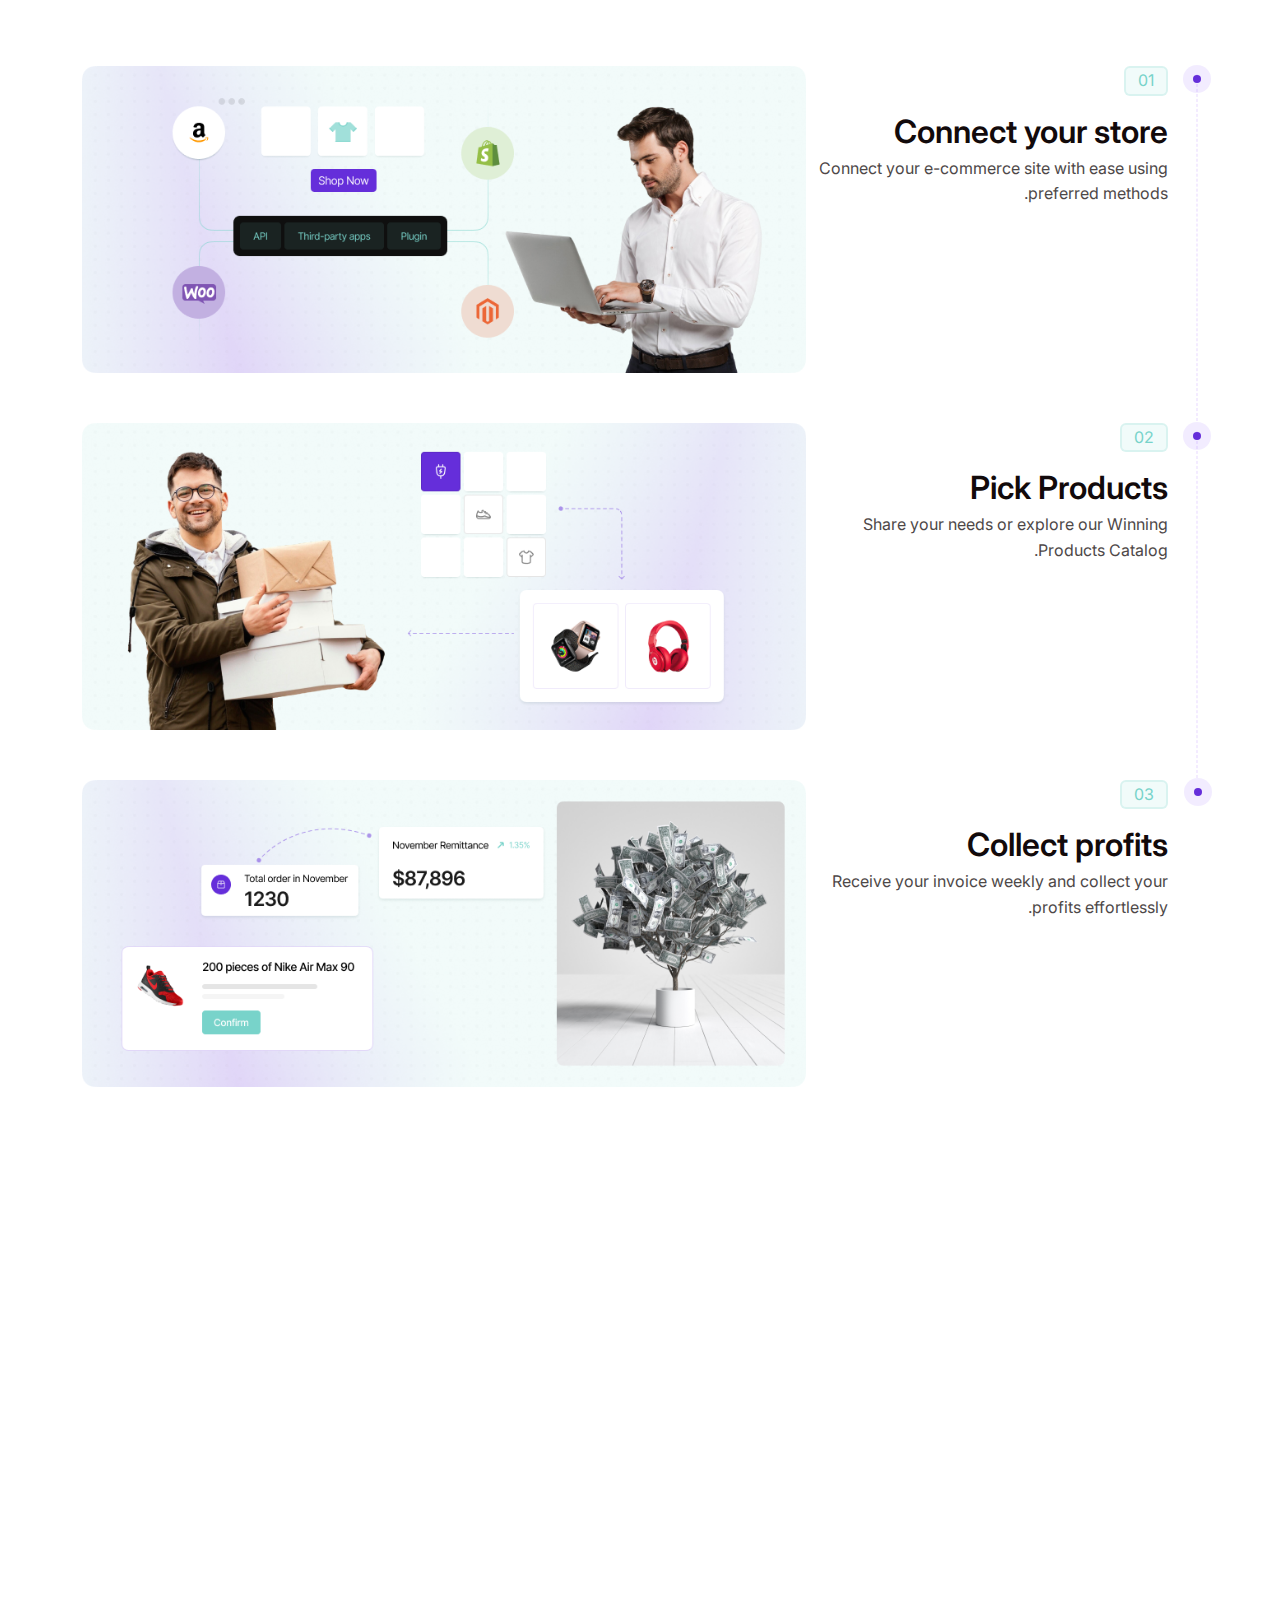
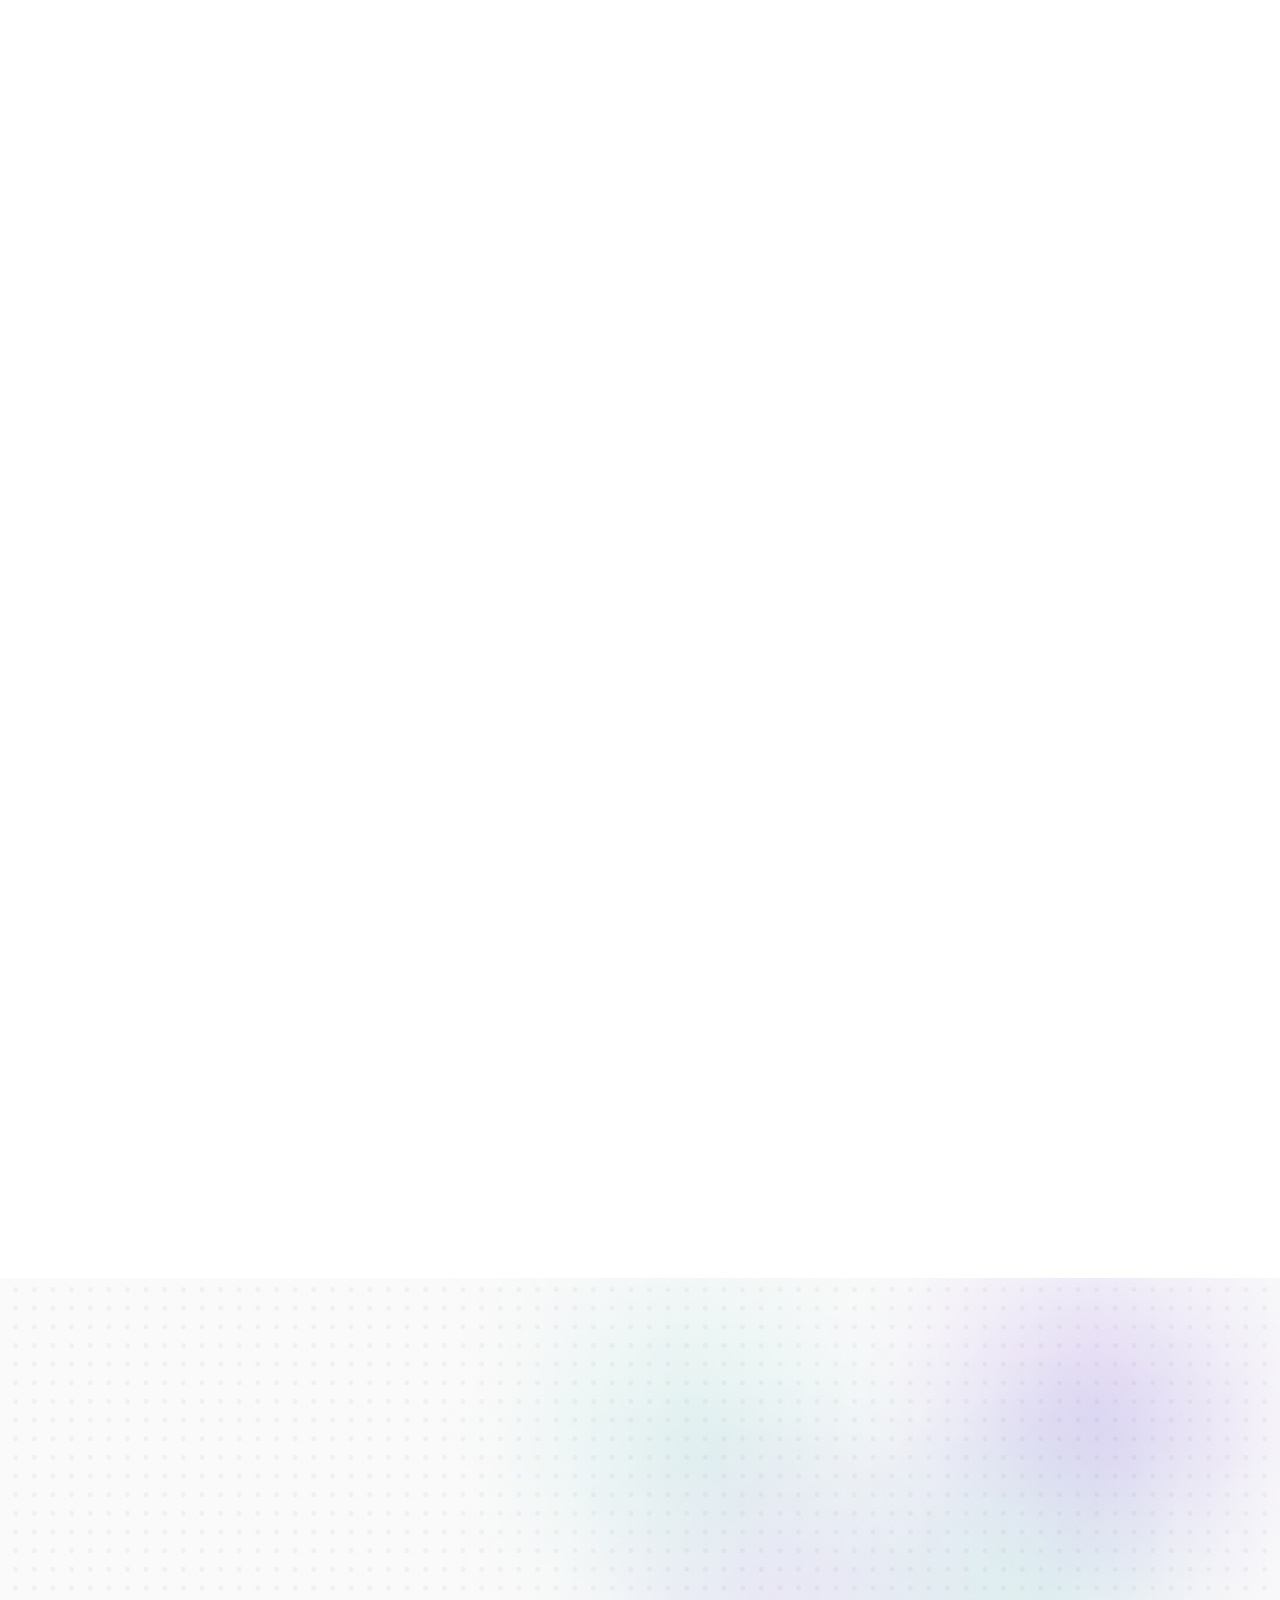
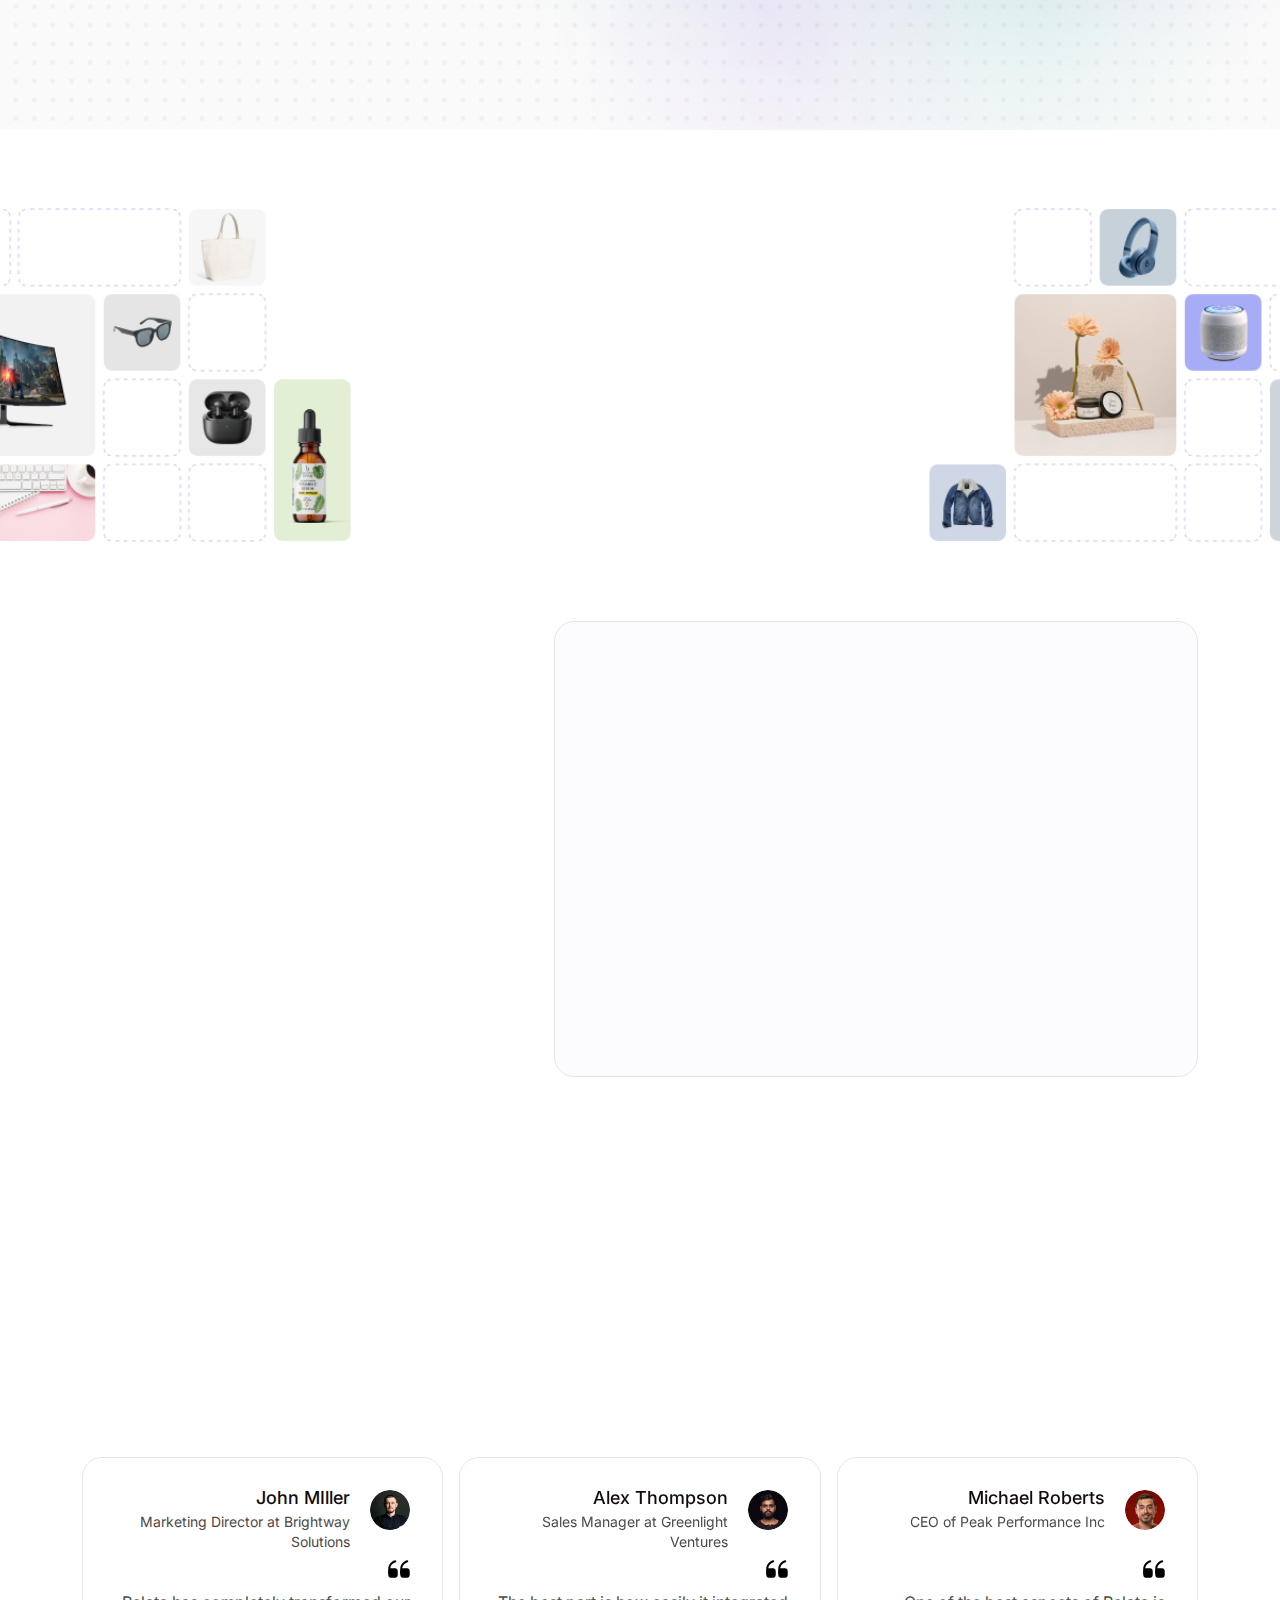
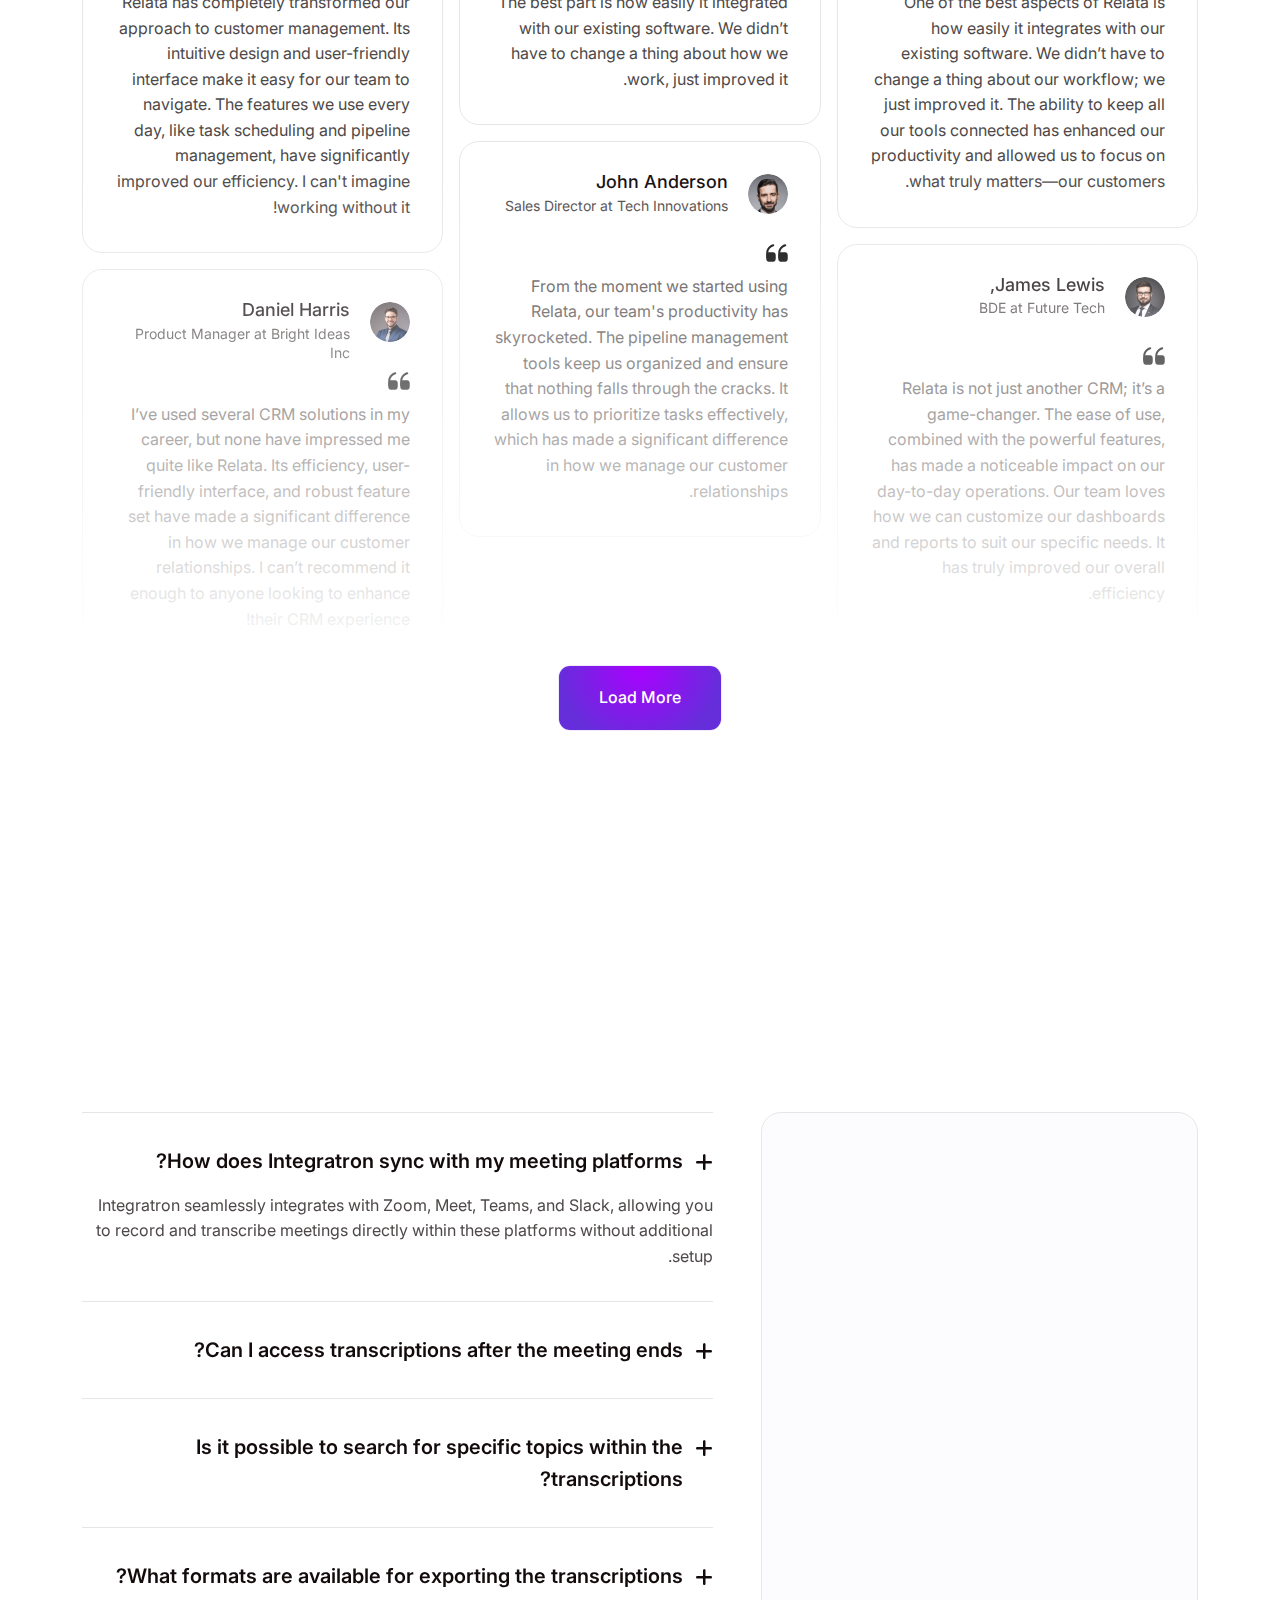
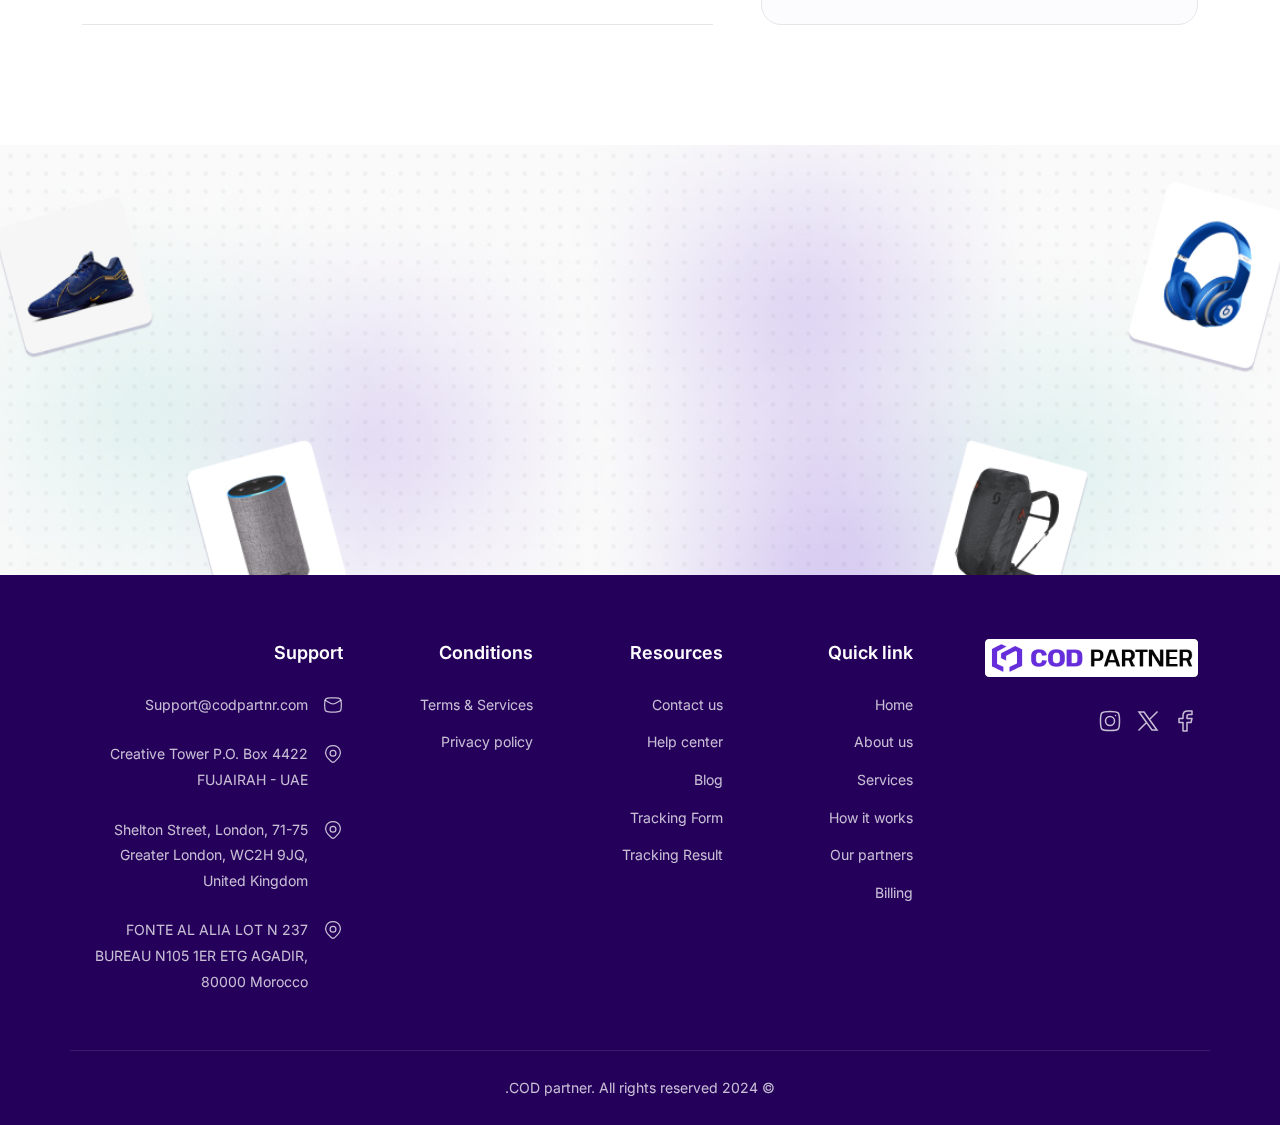
==== commit c747f463: "Update some pages" ====
--- a/index.html
+++ b/index.html
@@ -22,6 +22,7 @@
 
     <div class="page__wrapper">
         <!-- Navbar--area -->
+         
         <div class="navbar__area">
             <div class="container p-0"> <!-- Container for page alignment -->
                 <div class="navbar__row">
@@ -29,14 +30,14 @@
                     <div class="row align-items-center g-0"> <!-- Row for layout -->
 
                         <!-- Logo column -->
-                        <div class="col-6 col-xl-3">
+                        <div class="col-6 col-xl-2">
                             <a href="index.html" class="nav__logo">
                                 <img src="./assets/images/logo-dark.png" alt="Floxse">
                             </a>
                         </div>
 
                         <!-- Button column -->
-                        <div class="col-6 col-xl-3 order-xl-1 text-end">
+                        <div class="col-6 col-xl-2 order-xl-1 text-end">
                             <a href="/" class="button">
                                 Sign Up
                             </a>
@@ -45,9 +46,8 @@
                         </div>
 
                         <!-- Navigation menu column -->
-                        <nav class="col-12 col-xl-6 nav__menu">
+                        <nav class="col-12 col-xl-8 nav__menu">
                             <ul class="nav__list"> <!-- Navigation links -->
-                                <li><a href="index.html">Home</a></li>
                                 <li><a href="about-us.html">About</a></li>
                                 <li class="mega__item">
                                     <a href="#">Services
@@ -205,17 +205,11 @@
                                         </li>
                                     </ul>
                                 </li>
-                                <li><a href="/">Pricing</a></li>
-                                <li><a href="./features.html">Features <span class="arrow"><i class="fa-regular fa-angle-down"></i></span></a>
-                                    <button class="toggle"><i class="fa-regular fa-plus"></i></button>
-                                    <ul class="sub-menu">
-                                        <li><a href="./how-it-works.html"></a></li>
-                                        <li><a href="./affiliate.html"></a></li>
-                                        <li><a href="./capital.html"></a></li>
-                                        <li><a href="./tracking-form.html"></a></li>
-                                        <li><a href="./tracking-result.html"></a></li>
-                                    </ul>
-                                </li>
+                                <li><a href="./affiliate.html">Affiliate</a></li>
+                                <li><a href="./tracking-form.html">Tracking</a></li>
+                                <li><a href="./features.html">Features</a></li>
+                                <li><a href="./capital.html">Capital</a></li>
+                                <li><a href="./how-it-works.html">How it works</a></li>
                             </ul>
                         </nav>
                     </div>
--- a/assets/css/main.css
+++ b/assets/css/main.css
@@ -885,7 +885,7 @@
 }
 
 .aff_step_image {
-    height: 140px;
+    height: 160px;
     width: 100%;
     margin-bottom: var(--spacing-xl);
     background-position: center center;
@@ -919,15 +919,6 @@
     filter: blur(700px);
 }
 
-.capital__bg {
-    max-width: 1500px;
-    margin: auto;
-    background-position: center center;
-    background-repeat: no-repeat;
-    background-size: cover;
-    border-radius: var(--round-lg);
-}
-
 .trusted__slider .swiper-wrapper {
     align-items: center;
 }
@@ -985,4 +976,52 @@
     background-size: auto;
     background-repeat: repeat;
     padding: 80px 0px;
+}
+
+.capital_header_image {
+    width: 800px;
+    float: left;
+}
+
+.capital_header_image img {
+    width: 100%;
+}
+
+.check__list {
+    display: flex;
+    flex-wrap: wrap;
+    margin: -6px -12px;
+    max-width: 600px;
+}
+
+.check__list li::before {
+    content: url("data:image/svg+xml,%0A%3Csvg width='20' height='20' viewBox='0 0 20 20' fill='none' xmlns='http://www.w3.org/2000/svg'%3E%3Cpath d='M2.08203 10.0007C2.08203 6.26898 2.08203 4.40232 3.2412 3.24315C4.40036 2.08398 6.2662 2.08398 9.9987 2.08398C13.7304 2.08398 15.597 2.08398 16.7562 3.24315C17.9154 4.40232 17.9154 6.26815 17.9154 10.0007C17.9154 13.7323 17.9154 15.599 16.7562 16.7582C15.597 17.9173 13.7312 17.9173 9.9987 17.9173C6.26703 17.9173 4.40036 17.9173 3.2412 16.7582C2.08203 15.599 2.08203 13.7332 2.08203 10.0007Z' stroke='black' stroke-width='1.5'/%3E%3Cpath d='M6.66797 11.4583C6.66797 11.4583 8.0013 12.2183 8.66797 13.3333C8.66797 13.3333 10.668 8.95833 13.3346 7.5' stroke='black' stroke-width='1.5' stroke-linecap='round' stroke-linejoin='round'/%3E%3C/svg%3E%0A");
+    line-height: 1em;
+    margin-right: 8px;
+}
+
+.check__list li {
+    display: inline-flex;
+    align-items: center;
+    margin: 6px 12px;
+}
+
+.search__form {
+    display: flex;
+    flex-wrap: wrap;
+}
+
+.search__form .form__input {
+    border: 1px solid #ededed;
+    border-radius: var(--round-sm);
+    padding: 6px 24px;
+    font-size: 18px;
+    font-weight: 300;
+    width: calc(100% - 148px);
+    height: 65px;
+    margin-right: 12px;
+}
+
+.search__form .button {
+    max-width: 135px;
 }--- a/assets/css/responsive.css
+++ b/assets/css/responsive.css
@@ -45,6 +45,10 @@
     .section__title .title {
         font-size: clamp(1.5rem, 3vw, 3.5rem);
         line-height: 1.3em;
+    }
+
+    .capital_header_image {
+        width: 100%;
     }
 }
 
